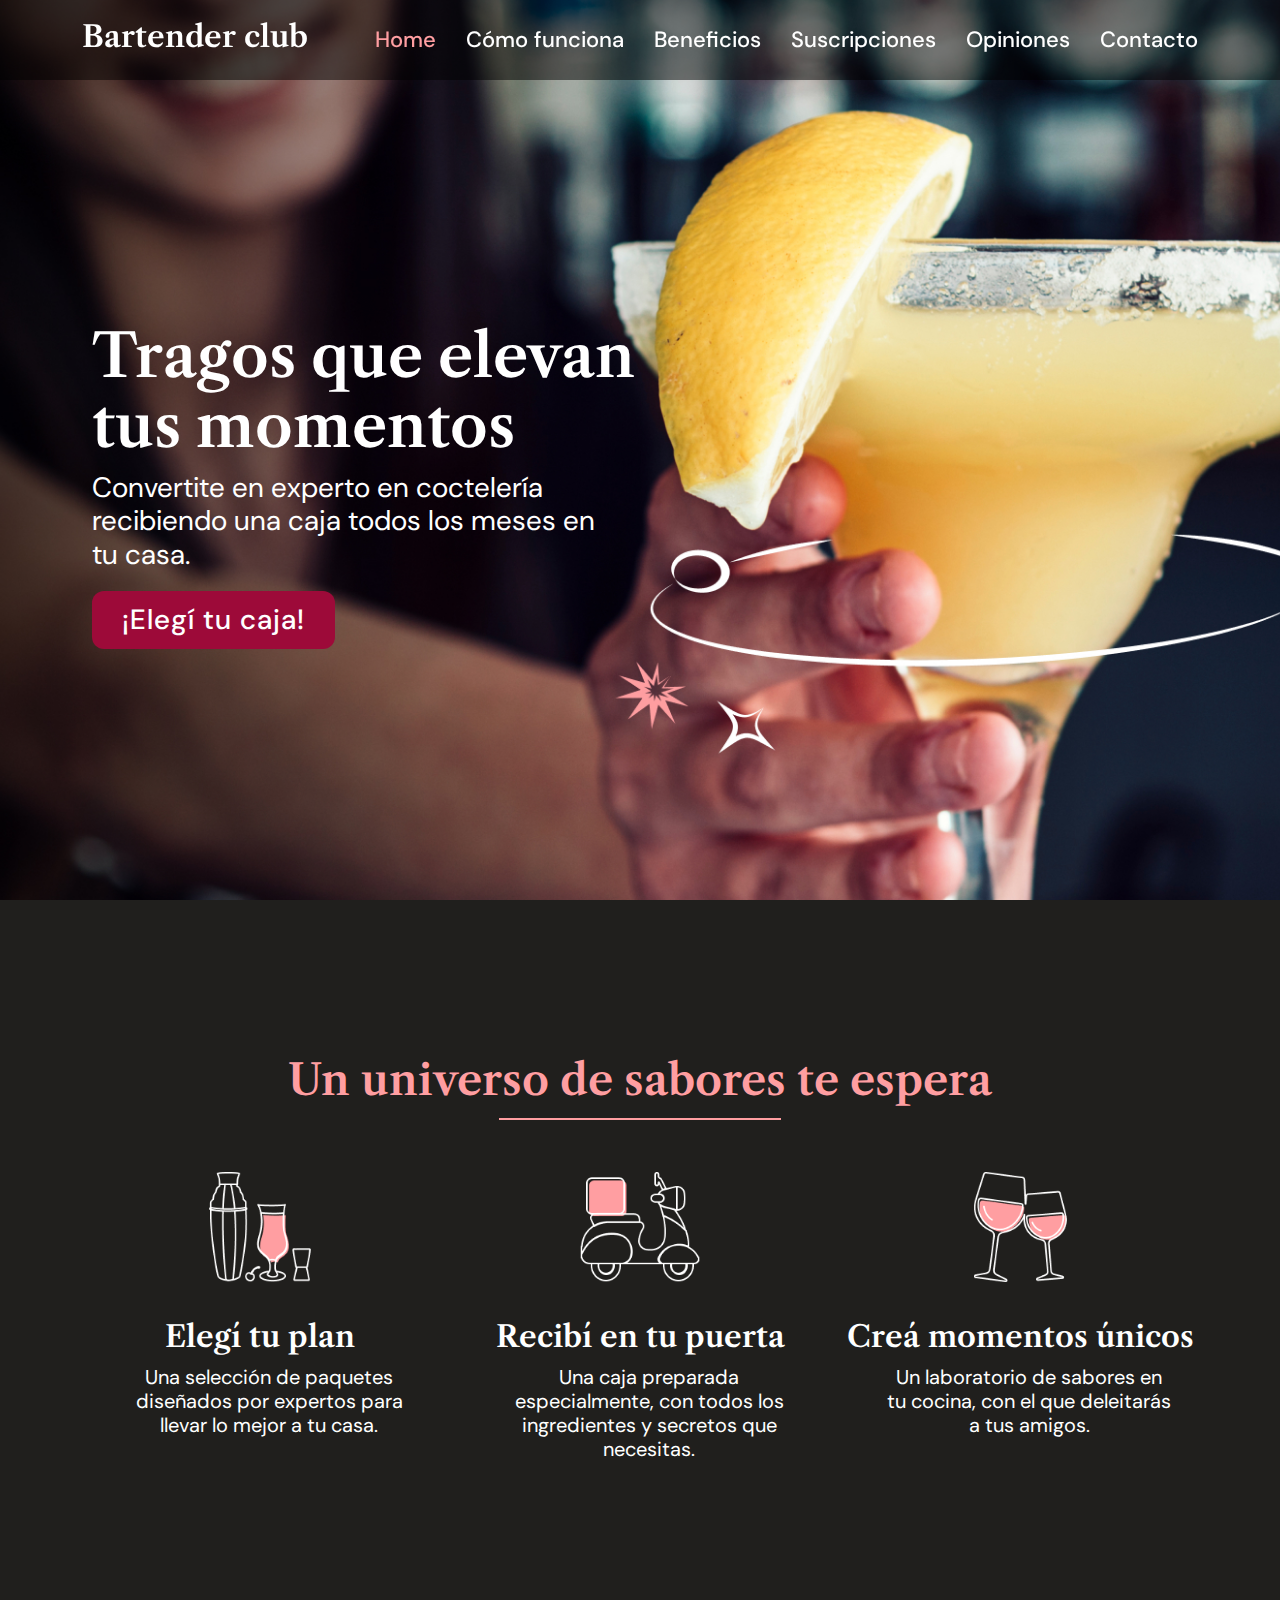
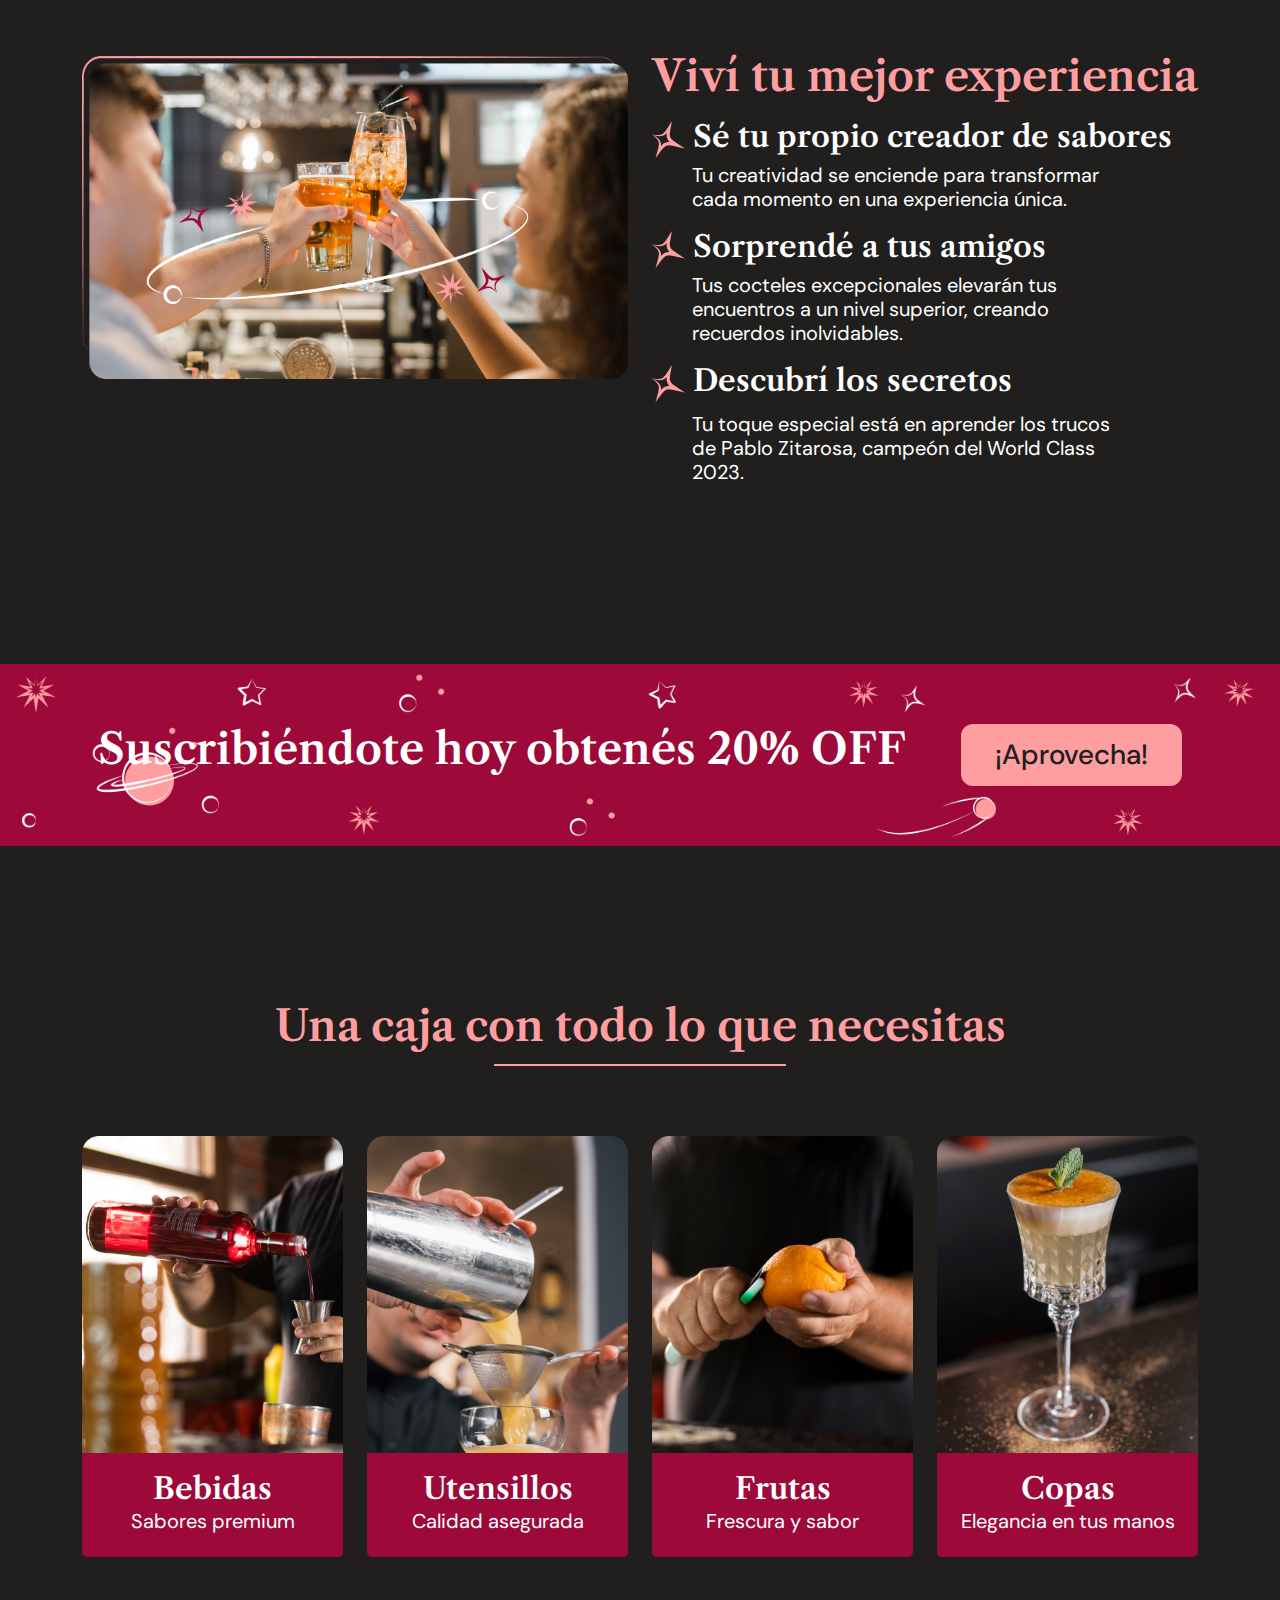
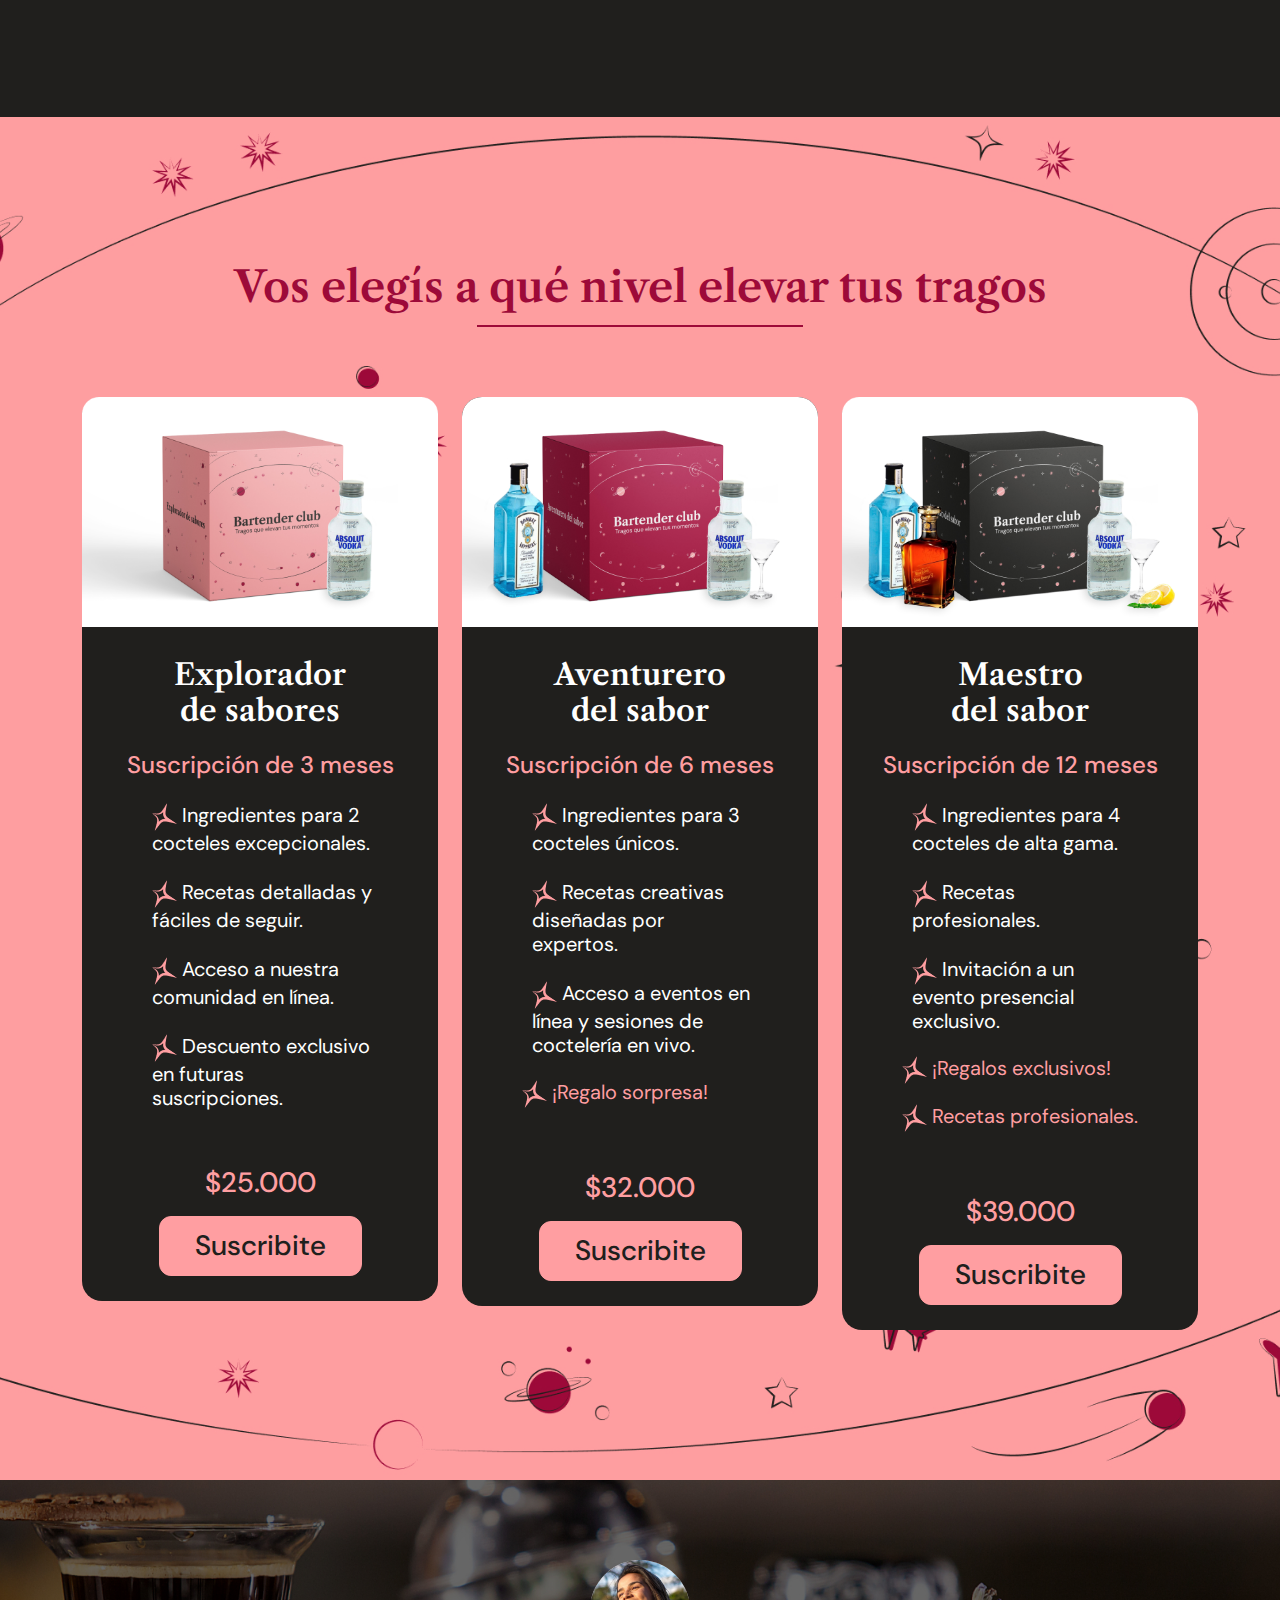
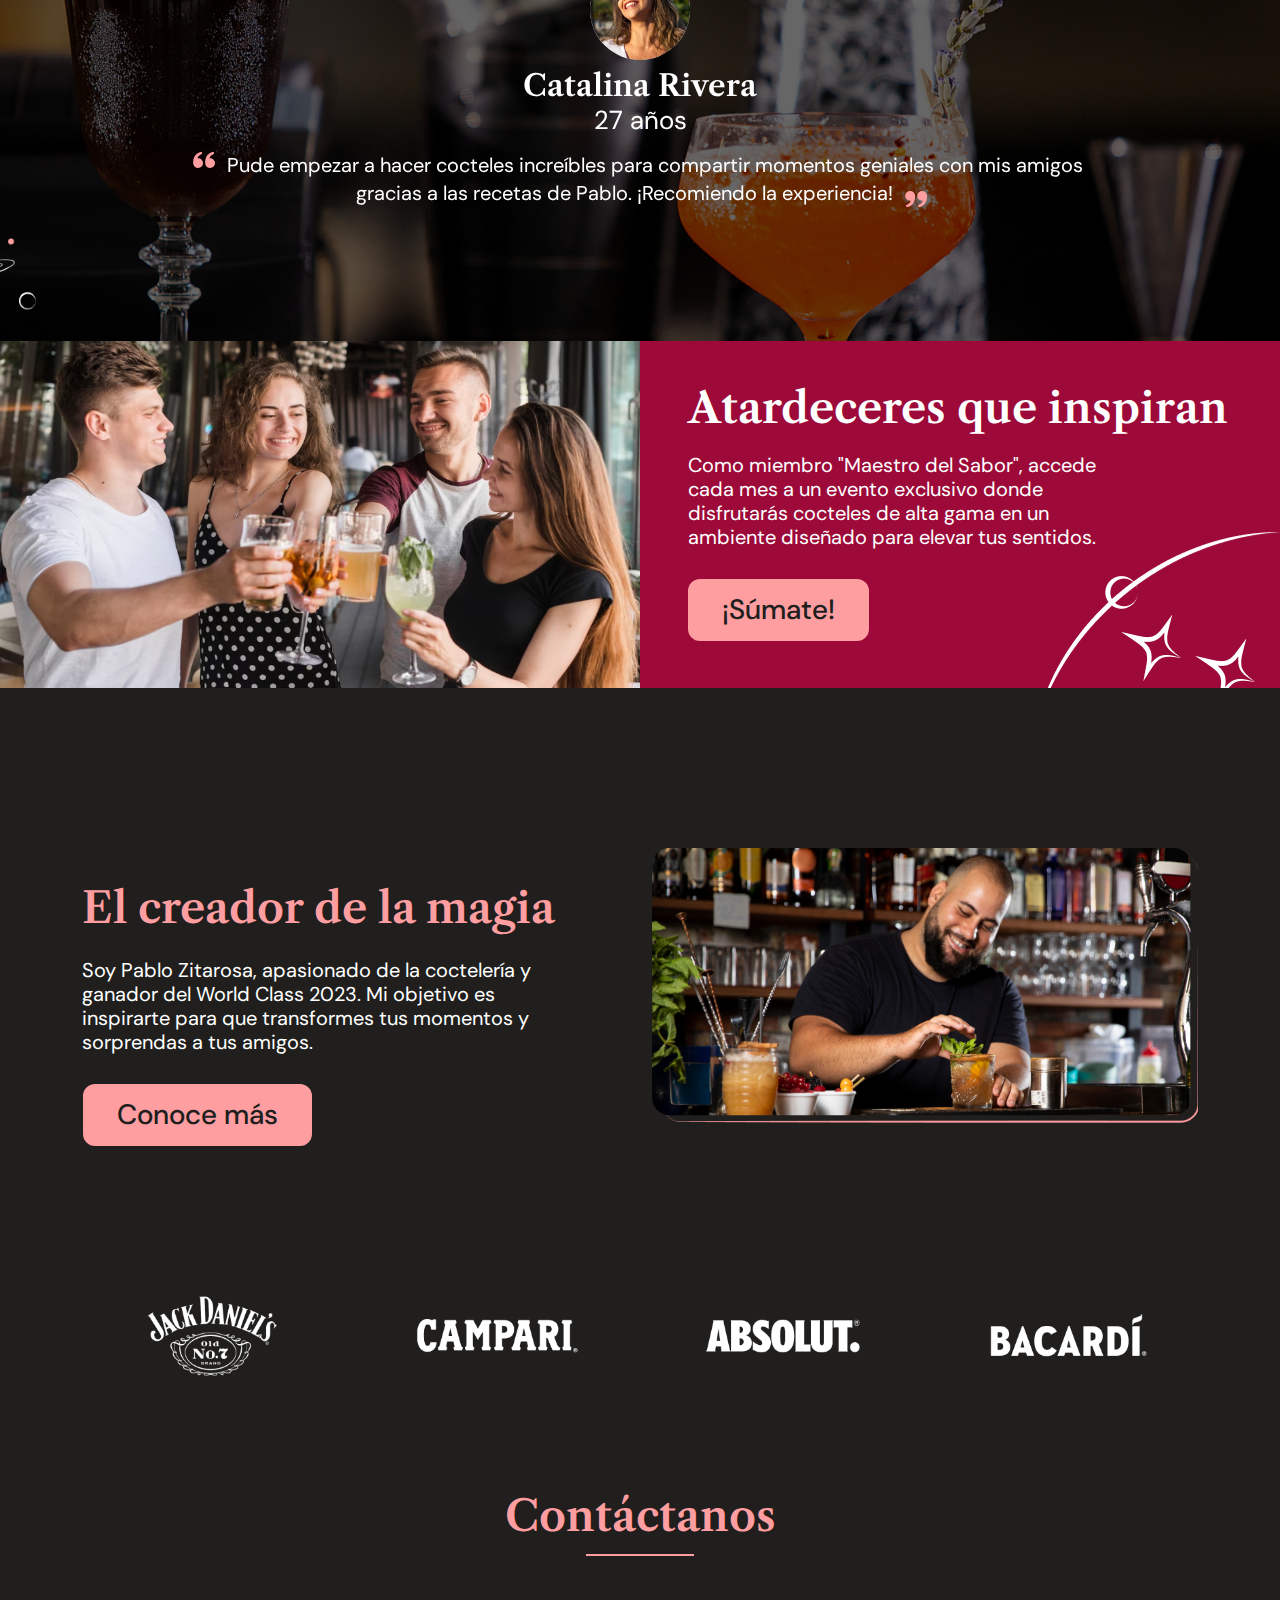
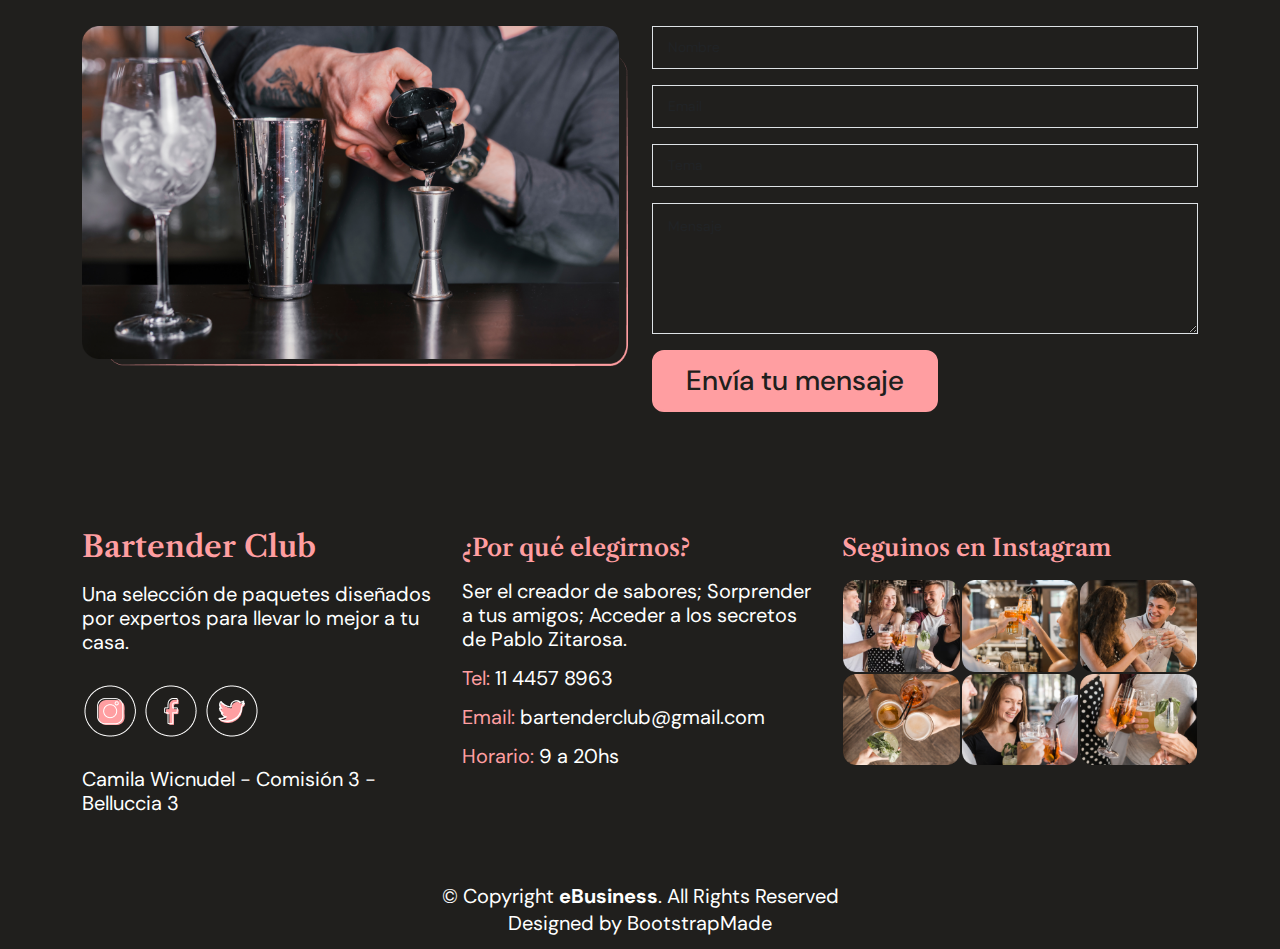
==== index.html @ 0f803e02 "Algunos cambios mobile 25/9" ====
<!DOCTYPE html>
<html lang="en">

<head>
  <meta charset="utf-8">
  <meta content="width=device-width, initial-scale=1.0" name="viewport">

  <title>eBusiness Bootstrap Template - Index</title>
  <meta content="" name="description">
  <meta content="" name="keywords">

  <!-- Favicons -->
  <link href="assets/img/favicon.png" rel="icon">
  <link href="assets/img/apple-touch-icon.png" rel="apple-touch-icon">

  <!-- Google Fonts -->
  <link rel="preconnect" href="https://fonts.googleapis.com">
  <link rel="preconnect" href="https://fonts.gstatic.com" crossorigin>
  <link href="https://fonts.googleapis.com/css2?family=DM+Sans:opsz,wght@9..40,400;9..40,500&family=Libre+Caslon+Text:ital,wght@0,400;0,700;1,400&display=swap" rel="stylesheet">


  <!-- Vendor CSS Files -->
  <link href="assets/vendor/animate.css/animate.min.css" rel="stylesheet">
  <link href="assets/vendor/bootstrap/css/bootstrap.min.css" rel="stylesheet">
  <link href="assets/vendor/bootstrap-icons/bootstrap-icons.css" rel="stylesheet">
  <link href="assets/vendor/boxicons/css/boxicons.min.css" rel="stylesheet">
  <link href="assets/vendor/glightbox/css/glightbox.min.css" rel="stylesheet">
  <link href="assets/vendor/swiper/swiper-bundle.min.css" rel="stylesheet">

  <!-- Template Main CSS File -->
  <link href="assets/css/style.css" rel="stylesheet">

  <!-- =======================================================
  * Template Name: eBusiness
  * Updated: Jul 27 2023 with Bootstrap v5.3.1
  * Template URL: https://bootstrapmade.com/ebusiness-bootstrap-corporate-template/
  * Author: BootstrapMade.com
  * License: https://bootstrapmade.com/license/
  ======================================================== -->
</head>

<body>

  <!-- ======= Header ======= -->
  <header id="header" class="fixed-top d-flex align-items-center">
    <div class="container d-flex justify-content-between">

      <div class="logo">
        <h1><a href="index.html"><span>Bartender club</a></h1>
        <!-- Uncomment below if you prefer to use an image logo -->
        <!-- <a href="index.html"><img src="assets/img/logo.png" alt="" class="img-fluid"></a>-->
      </div>

      <nav id="navbar" class="navbar">
        <ul>
          <li><a class="nav-link scrollto active" href="#hero">Home</a></li>
          <li><a class="nav-link scrollto" href="#services">Cómo funciona</a></li>
          <li><a class="nav-link scrollto" href="#about">Beneficios</a></li>
          <!-- <li><a class="nav-link scrollto" href="#testimonials">Comunidad</a></li>-->
          <li><a class="nav-link scrollto" href="#pricing">Suscripciones</a></li>
         <!-- <li><a class="nav-link scrollto" href="#portfolio">Opiniones</a></li> -->
          <li><a class="nav-link scrollto" href="#testimonials">Opiniones</a></li>
          <li><a class="nav-link scrollto" href="#contact">Contacto</a></li>
          <!-- <li><a href="blog.html">Blog</a></li>
          <li class="dropdown"><a href="#"><span>Drop Down</span> <i class="bi bi-chevron-down"></i></a>
            <ul>
              <li><a href="#">Drop Down 1</a></li>
              <li class="dropdown"><a href="#"><span>Deep Drop Down</span> <i class="bi bi-chevron-right"></i></a>
                <ul>
                  <li><a href="#">Deep Drop Down 1</a></li>
                  <li><a href="#">Deep Drop Down 2</a></li>
                  <li><a href="#">Deep Drop Down 3</a></li>
                  <li><a href="#">Deep Drop Down 4</a></li>
                  <li><a href="#">Deep Drop Down 5</a></li>
                </ul>
              </li>
              <li><a href="#">Drop Down 2</a></li>
              <li><a href="#">Drop Down 3</a></li>
              <li><a href="#">Drop Down 4</a></li>
            </ul>
          </li>
          <li><a class="nav-link scrollto" href="#contact">Contacto</a></li>
        </ul>
        <i class="bi bi-list mobile-nav-toggle"></i> -->
      </nav><!-- .navbar -->


    </div>
  </header><!-- End Header -->

   <!-- ======= hero Section ======= -->
   <section id="hero">
    <div class="hero-container">
      <div id="heroCarousel" class="carousel slide carousel-fade" data-bs-ride="carousel" data-bs-interval="5000">

       
        <div class="carousel-inner" role="listbox">

          <div class="carousel-item active" style="background-image: url(assets/img/hero-carousel/backhero.jpg)">
            <div class="carousel-container">
              <div class="container">
                <h2 class="animate__animated animate__fadeInUp">Tragos que elevan tus momentos</h2>
                <p class="animate__animated animate__fadeInDown">Convertite en experto en coctelería recibiendo una caja todos los meses en tu casa. </p>


                <a href="#about" class="btn-get-started scrollto animate__animated animate__fadeInUp">¡Elegí tu caja!</a>

              </div>
            </div>
          </div>



     

      </div>
    </div>
  </section><!-- End Hero Section -->


  <main id="main">

    

    <!-- ======= Services Section ======= -->
    <div id="services" class="services-area area-padding">
      <div class="container">
        <div class="row">
          <div class="col-md-12 col-sm-12 col-xs-12">
            <div class="section-headline services-head text-center">
              <h2>Un universo de sabores te espera</h2>
            </div>
          </div>
        </div>
        <div class="row text-center">
          <!-- Start Left services -->
          <div class="col-md-4 col-sm-4 col-xs-12">
            <div class="about-move">
              <div class="services-details">
                <div class="single-services">
                  <a href="#">
                    <img src="assets/img/comofunciona/icono1.png" alt="">
                  </a>
                  <h4>Elegí tu plan</h4>
                  <p>
                    Una selección de paquetes diseñados por expertos para llevar lo mejor a tu casa.
                  </p>
                </div>
              </div>
              <!-- end about-details -->
            </div>
          </div>
          <div class="col-md-4 col-sm-4 col-xs-12">
            <div class="about-move">
              <div class="services-details">
                <div class="single-services">
                  <a href="#">
                    <img src="assets/img/comofunciona/icono2.png" alt="">
                  </a>
                  <h4>Recibí en tu puerta</h4>
                  <p>
                    Una caja preparada especialmente, con todos los ingredientes y secretos que necesitas.
                  </p>
                </div>
              </div>
              <!-- end about-details -->
            </div>
          </div>
          <div class="col-md-4 col-sm-4 col-xs-12">
            <!-- end col-md-4 -->
            <div class=" about-move">
              <div class="services-details">
                <div class="single-services">
                  <a href="#">
                    <img src="assets/img/comofunciona/icono3.png" alt="">
                  </a>
                  <h4>Creá momentos únicos</h4>
                  <p>
                    Un laboratorio de sabores en tu cocina, con el que deleitarás a tus amigos.
                  </p>
                </div>
              </div>
              <!-- end about-details -->
            </div>
          </div>
          <div class="col-md-4 col-sm-4 col-xs-12">
            <!-- end col-md-4 -->
           
            </div>
          </div>
        </div>
      </div>
    </div><!-- End Services Section -->
    
    <!-- ======= About Section ======= -->
    <div id="about" class="about-area area-padding">
      <div class="container">
        <div class="row">
          <div class="col-md-12 col-sm-12 col-xs-12">
          </div>
        </div>
        <div class="row">
          <!-- single-well start-->
          <div class="col-md-6 col-sm-6 col-xs-12">
            <div class="well-left">
              <div class="single-well">
                <a href="#">
                  <img src="assets/img/about/brindis.png" alt="">
                </a>
              </div>
            </div>
          </div>
          <!-- single-well end-->
          <div class="col-md-6 col-sm-6 col-xs-12">
            <div class="well-middle">
              <div class="single-well">
                
                <h2>Viví tu mejor experiencia</h2>
                <ul>
                  <li>
                    <img src="assets/img/bullet.png" alt="">  Sé tu propio creador de sabores
                  </li>
                   <p>
                    Tu creatividad se enciende para transformar cada momento en una experiencia única.
                  </p> 
                
                  <li>
                    <img src="assets/img/bullet.png" alt=""> Sorprendé a tus amigos
                  </li>

                  <p>
                    Tus cocteles excepcionales elevarán tus encuentros a un nivel superior, creando recuerdos inolvidables.
                  </p> 

                  <li>
                    <img src="assets/img/bullet.png" alt=""> Descubrí los secretos
                  </li>
                  <li>  <p>
                    Tu toque especial está en aprender los trucos de Pablo Zitarosa, campeón del World Class 2023.
                  </p> </li>
                 
              
                </ul>
              </div>
            </div>
          </div>
          <!-- End col-->
        </div>
      </div>
    </div><!-- End About Section -->


  <!--   ======= Suscribe Section ======= -->
  <div class="suscribe-area">
    <div class="container">
      <div class="row">
        <div class="col-lg-12 col-md-12 col-sm-12 col-xs=12">
          <div class="suscribe-text text-center">
            <h2>Suscribiéndote hoy obtenés 20% OFF</h2>
            <a class="sus-btn" href="#">¡Aprovecha!</a>
          </div>
        </div>
      </div>
    </div>
  </div><!-- End Suscribe Section -->

 
   <!-- ======= Team Section ======= -->
 <div id="team" class="our-team-area area-padding">
  <div class="container">
    <div class="row">
      <div class="col-md-12 col-sm-12 col-xs-12">
        <div class="section-headline text-center">
          <h2>Una caja con todo lo que necesitas</h2>
        </div>
      </div>
    </div>
    <div class="row">
      <div class="col-md-3 col-sm-3 col-xs-12">
        <div class="single-team-member">
          <div class="team-img">
            <a href="#">
              <img src="assets/img/team/caja1.png" alt="">
            </a>
            <div class="team-social-icon text-center">
              <ul>
                <li>
                  <a href="#">
                    <i class="bi bi-facebook"></i>
                  </a>
                </li>
                <li>
                  <a href="#">
                    <i class="bi bi-twitter"></i>
                  </a>
                </li>
                <li>
                  <a href="#">
                    <i class="bi bi-instagram"></i>
                  </a>
                </li>
              </ul>
            </div>
          </div>
          <div class="team-content text-center">
            <h3>Bebidas</h3>
            <p>Sabores premium</p>
          </div>
        </div>
      </div>
     <!--   End column -->
       <div class="col-md-3 col-sm-3 col-xs-12">
        <div class="single-team-member">
          <div class="team-img">
            <a href="#">
              <img src="assets/img/team/caja2.png" alt="">
            </a>
            <div class="team-social-icon text-center">
              <ul>
                <li>
                  <a href="#">
                    <i class="bi bi-facebook"></i>
                  </a>
                </li>
                <li>
                  <a href="#">
                    <i class="bi bi-twitter"></i>
                  </a>
                </li>
                <li>
                  <a href="#">
                    <i class="bi bi-instagram"></i>
                  </a>
                </li>
              </ul>
            </div>
          </div>
          <div class="team-content text-center">
            <h3>Utensillos</h3>
            <p> Calidad asegurada</p>
          </div>
        </div>
      </div> 
     <!--   End column -->
      <div class="col-md-3 col-sm-3 col-xs-12">
        <div class="single-team-member">
          <div class="team-img">
            <a href="#">
              <img src="assets/img/team/caja3.png" alt="">
            </a>
            <div class="team-social-icon text-center">
              <ul>
                <li>
                  <a href="#">
                    <i class="bi bi-facebook"></i>
                  </a>
                </li>
                <li>
                  <a href="#">
                    <i class="bi bi-twitter"></i>
                  </a>
                </li>
                <li>
                  <a href="#">
                    <i class="bi bi-instagram"></i>
                  </a>
                </li>
              </ul>
            </div>
          </div>
          <div class="team-content text-center">
            <h3>Frutas</h3>
            <p>Frescura y sabor</p>
          </div>
        </div>
      </div>
   <!--   End column -->
      <div class="col-md-3 col-sm-3 col-xs-12">
        <div class="single-team-member">
          <div class="team-img">
            <a href="#">
              <img src="assets/img/team/caja4.png" alt="">
            </a>
            <div class="team-social-icon text-center">
              <ul>
                <li>
                  <a href="#">
                    <i class="bi bi-facebook"></i>
                  </a>
                </li>
                <li>
                  <a href="#">
                    <i class="bi bi-twitter"></i>
                  </a>
                </li>
                <li>
                  <a href="#">
                    <i class="bi bi-instagram"></i>
                  </a>
                </li>
              </ul>
            </div>
          </div>
          <div class="team-content text-center">
            <h3>Copas</h3>
            <p>Elegancia en tus manos</p>
          </div>
        </div>
      </div>
   <!--   End column -->
    </div>
  </div>
</div>
<!-- End Team Section -->



       <!-- ======= Pricing Section ======= -->
    <div id="pricing" class="pricing-area area-padding">
      <div class="container">
        <div class="row">
          <div class="col-md-12 col-sm-12 col-xs-12">
            <div class="section-headline text-center">
              <h2>Vos elegís a qué nivel elevar tus tragos</h2>
            </div>
          </div>
        </div>
        <div class="row">
          <div class="col-md-4 col-sm-4 col-xs-12">
            <div class="pri_table_list">
              <img src="assets/img/box1.png" class="testimonial-img" alt="">
              <h3>Explorador <br /> de sabores </h3>
              <h5>Suscripción de 3 meses</h5>
              <ol>
                <li>
                  <img src="assets/img/minibullet.png" alt=""> Ingredientes para 2 cocteles excepcionales.
                </li>
                <li> <img src="assets/img/minibullet.png" alt="">  Recetas detalladas y fáciles de seguir.
                  </li>
                  <li>
                    <img src="assets/img/minibullet.png" alt="">  Acceso a nuestra comunidad en línea.
                  </li>
                  <li> <img src="assets/img/minibullet.png" alt=""> Descuento exclusivo en futuras suscripciones.
                    </li>
              
                   <!--
               <li class="check"><i class="bi bi-check"></i><span>Multiple slider</span></li>
                <li class="cross"><i class="bi bi-x"></i><span>Free domin</span></li>
                <li class="cross"><i class="bi bi-x"></i><span>Support unlimited</span></li>
                <li class="check"><i class="bi bi-check"></i><span>Payment online</span></li>
                <li class="check"><i class="bi bi-x"></i><span>Cash back</span></li>
              -->
            </ol>
            <h4> <br /> $25.000 </h4>
              <button>Suscribite</button>
            </div>
          </div>
          <div class="col-md-4 col-sm-4 col-xs-12">
            <div class="pri_table_list active">
              <img src="assets/img/box2.png" class="testimonial-img" alt="">
              <h3>Aventurero <br /> del sabor </h3>
              <h5>Suscripción de 6 meses</h5>
              <ol>
                <li>  <img src="assets/img/minibullet.png" alt="">  Ingredientes para 3 cocteles únicos.
                </li>
                <li> <img src="assets/img/minibullet.png" alt="">  Recetas creativas diseñadas por expertos.
                  </li>
                  <li>
                    <img src="assets/img/minibullet.png" alt="">  Acceso a eventos en línea y sesiones de coctelería en vivo.
                  </li>
                  <h6><img src="assets/img/minibullet.png" alt="">  ¡Regalo sorpresa!</h6> 
                    
                <!--<li class="check"><i class="bi bi-check"></i><span>Support unlimited</span></li>
                <li class="check"><i class="bi bi-check"></i><span>Payment online</span></li>
                <li class="cross"><i class="bi bi-x"></i><span>Cash back</span></li> -->
              </ol>
              <h4> <br /> $32.000 </h4>
              <button>Suscribite</button>
            </div>
          </div>
          <div class="col-md-4 col-sm-4 col-xs-12">
            <div class="pri_table_list">
              <img src="assets/img/box3.png" class="testimonial-img" alt="">
              <h3>Maestro <br /> del sabor</h3>
              <h5>Suscripción de 12 meses</h5>
              <ol>
            
                <li>  <img src="assets/img/minibullet.png" alt="">  Ingredientes para 4 cocteles de alta gama.
                </li>
                <li> <img src="assets/img/minibullet.png" alt="">  Recetas profesionales.
                  </li>
                  <li>
                    <img src="assets/img/minibullet.png" alt="">  Invitación a un evento presencial exclusivo.
                  </li>
                  <h6> <img src="assets/img/minibullet.png" alt=""> ¡Regalos exclusivos!
                  </h6>
                  <h6> <img src="assets/img/minibullet.png" alt=""> Recetas profesionales.
                  </h6>
                
                <!--
                <li class="check"><i class="bi bi-check"></i><span>Payment online</span></li>
                <li class="check"><i class="bi bi-check"></i><span>Cash back</span></li> -->
              </ol>
              <h4> <br /> $39.000 </h4>
              <button>Suscribite</button>
            </div>
          </div>
        </div>
      </div>
    </div><!-- End Pricing Section -->


    <!-- ======= Testimonials Section ======= -->
    <div id="testimonials" class="testimonials">
      <div class="container">
  
  
        <div class="testimonials-slider swiper">
          <div class="swiper-wrapper">
  
  
            <div class="swiper-slide">
              <div class="testimonial-item">
                <img src="assets/img/testimonials/testimonial1.png" class="testimonial-img" alt="">
                <h3>Catalina Rivera</h3>
                <h4>27 años</h4>
                <p>
                  <i class="bx bxs-quote-alt-left quote-icon-left"></i>
                  Pude empezar a hacer cocteles increíbles para compartir momentos geniales con  mis amigos gracias a las recetas de Pablo. ¡Recomiendo la experiencia! <i class="bx bxs-quote-alt-right quote-icon-right"></i>
                </p>
              </div>
            </div><!-- End testimonial item -->
  
  
            <div class="swiper-slide">
              <div class="testimonial-item">
                <img src="assets/img/testimonials/test2.png" class="testimonial-img" alt="">
                <h3>Marcos Silvestre</h3>
                <h4>23 años</h4>
                <p>
                  <i class="bx bxs-quote-alt-left quote-icon-left"></i>
                  ¡Increíble experiencia! Los cocteles de Bartender Club transformaron nuestro encuentro en una fiesta inolvidable. ¡Altamente recomendado! <i class="bx bxs-quote-alt-right quote-icon-right"></i>
                </p>
              </div>
            </div><!-- End testimonial item -->
  
  
            <div class="swiper-slide">
              <div class="testimonial-item">
                <img src="assets/img/testimonials/test3.png" class="testimonial-img" alt="">
                <h3>Laura Cortez</h3>
                <h4>25 años</h4>
                <p>
                  <i class="bx bxs-quote-alt-left quote-icon-left"></i>
                  Una experiencia espectacular. Cada caja es una sorpresa de sabores y creatividad. Gracias a Bartender Club, ahora soy el rey de los cocteles en mis reuniones. ¡No puedo esperar para la próxima entrega! <i class="bx bxs-quote-alt-right quote-icon-right"></i>
            
               
                </p>
              </div>
            </div><!-- End testimonial item -->
  
  
            <div class="swiper-slide">
              <div class="testimonial-item">
                <img src="assets/img/testimonials/test4.png" class="testimonial-img" alt="">
                <h3>Lucas Brandoni</h3>
                <h4>29 años</h4>
                <p>
                  <i class="bx bxs-quote-alt-left quote-icon-left"></i>
                  Bartender Club me transformó de novato a maestro de coctelería en poco tiempo. Cada caja es una nueva aventura llena de sorpresas deliciosas. Mis amigos están impresionados. Gracias!! <i class="bx bxs-quote-alt-right quote-icon-right"></i>
                </p>
              </div>
            </div><!-- End testimonial item -->
  
  
            <div class="swiper-slide">
              <div class="testimonial-item">
                <img src="assets/img/testimonials/test5.png" class="testimonial-img" alt="">
                <h3>Nicolas Martin</h3>
                <h4>24 años</h4>
                <p>
                  <i class="bx bxs-quote-alt-left quote-icon-left"></i>
                  Me convertí en el anfitrión de las reuniones con amigos. La calidad de los ingredientes es excepcional y las recetas, simplemente únicas.  <i class="bx bxs-quote-alt-right quote-icon-right"></i>
                </p>
              </div>
            </div><!-- End testimonial item -->
  
  
          </div>
          <div class="swiper-pagination"></div>
        </div>
  
  
      </div>
    </div><!-- End Testimonials Section -->
    
   <!-- ======= Rviews Section ======= -->
   <div class="reviews-area">
    <div class="row g-0">
      <div class="col-lg-6">
        <img src="assets/img/background/brindis2.png" alt="" class="img-fluid">
      </div>
      <div class="col-lg-6 work-right-text d-flex align-items-center">
        <div class="px-5 py-5 py-lg-0">
          <h2>Atardeceres que inspiran</h2>
          <p>Como miembro "Maestro del Sabor", accede cada mes a un evento exclusivo donde disfrutarás cocteles de alta gama en un ambiente diseñado para elevar tus sentidos.</p>
           <a class="sus-btn" href="#">¡Súmate!</a>
        </div>
      </div>
    </div>
  </div><!-- End Rviews Section -->
  
  
   <!-- ======= About Section 2 ======= -->
   <div id="about" class="about-area2 area-padding">
    <div class="container">
      <div class="row">
        <div class="col-md-12 col-sm-12 col-xs-12">
        </div>
      </div>
      <div class="row">
        <!-- single-well start-->
        <div class="col-md-6 col-sm-6 col-xs-12">
          <div class="well-middle">
            <div class="single-well2">
              <h2>El creador de la magia</h2>
              <p>
                Soy Pablo Zitarosa, apasionado de la coctelería y ganador del World Class 2023. Mi objetivo es inspirarte para que transformes tus momentos y sorprendas a tus amigos. </p>
            </div> <a class="about-btn" href="#">Conoce más</a>
          </div>
        </div>
      
        <!-- single-well end-->
        
        <div class="col-md-6 col-sm-6 col-xs-12">
          <div class="well-left">
            <div class="single-well">
              <a href="#">
                <img src="assets/img/about/nuevopablo.png" alt="">
              </a>
            </div>
          </div>
        </div>

        <!-- End col-->
      </div>
    </div>
  </div><!-- End About Section 2 -->
  
  
   <!-- ======= Marcas ======= -->
   <div id="marcas" class="marcas-area">
    <div class="container">
      <div class="row">
        <div class="col-md-12 col-sm-12 col-xs-12">
        </div>
      </div>
      <div class="row">
        <div class="col-md-3 col-sm-3 col-xs-12">
          <div class="single-team-member">
            <div class="team-img">
              <a href="#">
                <img src="assets/img/marcas/marca1.png" alt="">
              </a>
              <div class="team-social-icon text-center">
                <ul>
                  
                </ul>
              </div>
            </div>
           
          </div>
        </div>
       <!--   End column -->
         <div class="col-md-3 col-sm-3 col-xs-12">
          <div class="single-team-member">
            <div class="team-img">
              <a href="#">
                <img src="assets/img/marcas/marca2.png" alt="">
              </a>
              <div class="team-social-icon text-center">
                <ul>
                
                </ul>
              </div>
            </div>
            
          </div>
        </div> 
       <!--   End column -->
        <div class="col-md-3 col-sm-3 col-xs-12">
          <div class="single-team-member">
            <div class="team-img">
              <a href="#">
                <img src="assets/img/marcas/marca3.png" alt="">
              </a>
              <div class="team-social-icon text-center">
                <ul>
                 
                </ul>
              </div>
            </div>
            
          </div>
        </div>
     <!--   End column -->
        <div class="col-md-3 col-sm-3 col-xs-12">
          <div class="single-team-member">
            <div class="team-img">
              <a href="#">
                <img src="assets/img/marcas/marca4.png" alt="">
              </a>
              <div class="team-social-icon text-center">
                <ul>
                 
                </ul>
              </div>
            </div>
            
          </div>
        </div>
     <!--   End column -->
      </div>
    </div>
  </div>
  <!-- End Team Section -->
  
    

    <!-- ======= Portfolio Section ======= 
    <div id="portfolio" class="portfolio-area area-padding fix">
      <div class="container">
        <div class="row">
          <div class="col-lg-12 col-md-12 col-sm-12 col-xs-12">
            <div class="section-headline text-center">
              <h2>MARIDAJES QUE ENAMORAN</h2>
            </div>
          </div>
        </div>
        <div class="row wesome-project-1 fix">
          <!-- Start Portfolio -page -->
         <!-- <div class="col-lg-12 col-md-12 col-sm-12 col-xs-12">
            <ul id="portfolio-flters">
              <li data-filter="*" class="filter-active">All</li>
              <li data-filter=".filter-app">App</li>
              <li data-filter=".filter-card">Card</li>
              <li data-filter=".filter-web">Web</li>
            </ul>
             
          </div>
        </div>

        <div class="row awesome-project-content portfolio-container">

          <!-- portfolio-item start 
          <div class="col-md-4 col-sm-4 col-xs-12 portfolio-item filter-app portfolio-item">
            <div class="single-awesome-project">
              <div class="awesome-img">
                <a href="#"><img src="assets/img/portfolio/Rectangle 161.png" alt="" /></a>
                <div class="add-actions text-center">
                  <div class="project-dec">
                    <a class="portfolio-lightbox" data-gallery="myGallery" href="assets/img/portfolio/Rectangle 161.png">
                      <h4>Nombre trago</h4>
                      <span>Nombre comida</span>
                    </a>
                  </div>
                </div>
              </div>
            </div>
          </div>
          <!-- portfolio-item end -->

          <!-- portfolio-item start 
          <div class="col-md-4 col-sm-4 col-xs-12 portfolio-item filter-web">
            <div class="single-awesome-project">
              <div class="awesome-img">
                <a href="#"><img src="assets/img/portfolio/Rectangle 160.png" alt="" /></a>
                <div class="add-actions text-center">
                  <div class="project-dec">
                    <a class="portfolio-lightbox" data-gallery="myGallery" href="assets/img/portfolio/Rectangle 160.png">
                      <h4>Nombre trago</h4>
                      <span>Nombre comida</span>
                    </a>
                  </div>
                </div>
              </div>
            </div>
          </div>
          <!-- portfolio-item end 

          <!-- portfolio-item start 
          <div class="col-md-4 col-sm-4 col-xs-12 portfolio-item filter-card">
            <div class="single-awesome-project">
              <div class="awesome-img">
                <a href="#"><img src="assets/img/portfolio/Rectangle 152.png" alt="" /></a>
                <div class="add-actions text-center">
                  <div class="project-dec">
                    <a class="portfolio-lightbox" data-gallery="myGallery" href="assets/img/portfolio/Rectangle 152.png">
                      <h4>Nombre trago</h4>
                      <span>Nombre comida</span>
                    </a>
                  </div>
                </div>
              </div>
            </div>
          </div>
          <!-- portfolio-item end 

          <!-- portfolio-item start 
          <div class="col-md-4 col-sm-4 col-xs-12 portfolio-item filter-web">
            <div class="single-awesome-project">
              <div class="awesome-img">
                <a href="#"><img src="assets/img/portfolio/Rectangle 156.png" alt="" /></a>
                <div class="add-actions text-center">
                  <div class="project-dec">
                    <a class="portfolio-lightbox" data-gallery="myGallery" href="assets/img/portfolio/Rectangle 156.png">
                      <h4>Nombre trago</h4>
                      <span>Nombre comida</span>
                    </a>
                  </div>
                </div>
              </div>
            </div>
          </div>
          <!-- portfolio-item end 

          <!-- portfolio-item start 
          <div class="col-md-4 col-sm-4 col-xs-12 portfolio-item filter-app">
            <div class="single-awesome-project">
              <div class="awesome-img">
                <a href="#"><img src="assets/img/portfolio/Rectangle 157.png" alt="" /></a>
                <div class="add-actions text-center text-center">
                  <div class="project-dec">
                    <a class="portfolio-lightbox" data-gallery="myGallery" href="assets/img/portfolio/Rectangle 157.png">
                      <h4>Nombre trago</h4>
                      <span>Nombre comida</span>
                    </a>
                  </div>
                </div>
              </div>
            </div>
          </div>
          <!-- portfolio-item end -->

          <!-- portfolio-item start 
          <div class="col-md-4 col-sm-4 col-xs-12 portfolio-item filter-web">
            <div class="single-awesome-project">
              <div class="awesome-img">
                <a href="#"><img src="assets/img/portfolio/Rectangle 149.png" alt="" /></a>
                <div class="add-actions text-center">
                  <div class="project-dec">
                    <a class="portfolio-lightbox" data-gallery="myGallery" href="assets/img/portfolio/Rectangle 149.png">
                      <h4>Nombre trago</h4>
                      <span>Nombre comida</span>
                    </a>
                  </div>
                </div>
              </div>
            </div>
          </div>
          <!-- portfolio-item end -->

        </div>
      </div>
    </div><!-- End Portfolio Section -->

  
  


    <!-- ======= Blog Section ======= 
    <div id="blog" class="blog-area">
      <div class="blog-inner area-padding">
        <div class="blog-overly"></div>
        <div class="container ">
          <div class="row">
            <div class="col-md-12 col-sm-12 col-xs-12">
              <div class="section-headline text-center">
                <h2>Latest News</h2>
              </div>
            </div>
          </div>
          <div class="row">
            <!-- Start Left Blog 
            <div class="col-md-4 col-sm-4 col-xs-12">
              <div class="single-blog">
                <div class="single-blog-img">
                  <a href="blog.html">
                    <img src="assets/img/blog/1.jpg" alt="">
                  </a>
                </div>
                <div class="blog-meta">
                  <span class="comments-type">
                    <i class="fa fa-comment-o"></i>
                    <a href="#">13 comments</a>
                  </span>
                  <span class="date-type">
                    <i class="fa fa-calendar"></i>2016-03-05 / 09:10:16
                  </span>
                </div>
                <div class="blog-text">
                  <h4>
                    <a href="blog.html">Assumenda repud eum veniam</a>
                  </h4>
                  <p>
                    Lorem ipsum dolor sit amet conse adipis elit Assumenda repud eum veniam optio modi sit explicabo nisi magnam quibusdam.sit amet conse adipis elit Assumenda repud eum veniam optio modi sit explicabo nisi magnam quibusdam.
                  </p>
                </div>
                <span>
                  <a href="blog.html" class="ready-btn">Read more</a>
                </span>
              </div>
              <!-- Start single blog -->
            </div>
            <!-- End Left Blog-->
            <!-- Start Left Blog 
            <div class="col-md-4 col-sm-4 col-xs-12">
              <div class="single-blog">
                <div class="single-blog-img">
                  <a href="blog.html">
                    <img src="assets/img/blog/2.jpg" alt="">
                  </a>
                </div>
                <div class="blog-meta">
                  <span class="comments-type">
                    <i class="fa fa-comment-o"></i>
                    <a href="#">130 comments</a>
                  </span>
                  <span class="date-type">
                    <i class="fa fa-calendar"></i>2016-03-05 / 09:10:16
                  </span>
                </div>
                <div class="blog-text">
                  <h4>
                    <a href="blog.html">Explicabo magnam quibusdam.</a>
                  </h4>
                  <p>
                    Lorem ipsum dolor sit amet conse adipis elit Assumenda repud eum veniam optio modi sit explicabo nisi magnam quibusdam.sit amet conse adipis elit Assumenda repud eum veniam optio modi sit explicabo nisi magnam quibusdam.
                  </p>
                </div>
                <span>
                  <a href="blog.html" class="ready-btn">Read more</a>
                </span>
              </div>
              <!-- Start single blog 
            </div>
            <!-- End Left Blog
            <!-- Start Right Blog
            <div class="col-md-4 col-sm-4 col-xs-12">
              <div class="single-blog">
                <div class="single-blog-img">
                  <a href="blog.html">
                    <img src="assets/img/blog/3.jpg" alt="">
                  </a>
                </div>
                <div class="blog-meta">
                  <span class="comments-type">
                    <i class="fa fa-comment-o"></i>
                    <a href="#">10 comments</a>
                  </span>
                  <span class="date-type">
                    <i class="fa fa-calendar"></i>2016-03-05 / 09:10:16
                  </span>
                </div>
                <div class="blog-text">
                  <h4>
                    <a href="blog.html">Lorem ipsum dolor sit amet</a>
                  </h4>
                  <p>
                    Lorem ipsum dolor sit amet conse adipis elit Assumenda repud eum veniam optio modi sit explicabo nisi magnam quibusdam.sit amet conse adipis elit Assumenda repud eum veniam optio modi sit explicabo nisi magnam quibusdam.
                  </p>
                </div>
                <span>
                  <a href="blog.html" class="ready-btn">Read more</a>
                </span>
              </div>
            </div>
            <!-- End Right Blog-->
          </div>
        </div>
      </div>
    </div><!-- End Blog Section -->

   

    <!-- ======= Contact Section ======= -->
    <div id="contact" class="contact-area">
      <div class="contact-inner area-padding">
        <div class="contact-overly"></div>
        <div class="container ">
          <div class="row">
            <div class="col-md-12 col-sm-12 col-xs-12">
              <div class="section-headline text-center">
                <h2>Contáctanos</h2>
              </div>
            </div>
          </div>
         <!----> <div class="row">
            <!-- Start contact icon column 
            <div class="col-md-4">
              <div class="contact-icon text-center">
                <div class="single-icon">
                  <i class="bi bi-phone"></i>
                  <p>
                    Call: +1 5589 55488 55<br>
                    <span>Monday-Friday (9am-5pm)</span>
                  </p>
                </div>
              </div>
            </div>
          Start contact icon column 
            <div class="col-md-4">
              <div class="contact-icon text-center">
                <div class="single-icon">
                  <i class="bi bi-envelope"></i>
                  <p>
                    Email: info@example.com<br>
                    <span>Web: www.example.com</span>
                  </p>
                </div>
              </div>
            </div>
            Start contact icon column 
            <div class="col-md-4">
              <div class="contact-icon text-center">
                <div class="single-icon">
                  <i class="bi bi-geo-alt"></i>
                  <p>
                    Location: A108 Adam Street<br>
                    <span>NY 535022, USA</span>
                  </p>
                </div>
              </div>
            </div>
          </div>
          <div class="row"> -->

            <!-- Start Google Map -->
            <div class="col-md-6">
              <a href="#">
                <img src="assets/img/contact.png" alt="">
              </a>
            </div>
            <!-- End Google Map -->

            <!-- Start  contact -->
            <div class="col-md-6">
              <div class="form contact-form">
                <form action="forms/contact.php" method="post" role="form" class="php-email-form">
                  <div class="form-group">
                    <input type="text" name="name" class="form-control" id="name" placeholder="Nombre" required>
                  </div>
                  <div class="form-group mt-3">
                    <input type="email" class="form-control" name="email" id="email" placeholder="Email" required>
                  </div>
                  <div class="form-group mt-3">
                    <input type="text" class="form-control" name="subject" id="subject" placeholder="Tema" required>
                  </div>
                  <div class="form-group mt-3">
                    <textarea class="form-control" name="message" rows="5" placeholder="Mensaje" required></textarea>
                  </div>
                  <div class="my-3">
                    <div class="loading">Loading</div>
                    <div class="error-message"></div>
                    <div class="sent-message">Tu mensaje fue enviado. ¡Gracias!!</div>
                  </div>
                  <div class="text-center"><button type="submit">Envía tu mensaje</button></div>
                </form>
              </div>
            </div>
            <!-- End Left contact -->
          </div>
        </div>
      </div>
    </div><!-- End Contact Section -->

  </main><!-- End #main -->

  <!-- ======= Footer ======= -->
  <footer>
    <div class="footer-area">
      <div class="container">
        <div class="row">
          <div class="col-md-4">
            <div class="footer-content">
              <div class="footer-head">
                <div class="footer-logo">
                  <h2>Bartender Club</h2>
                </div>

                <p>Una selección de paquetes  diseñados por expertos para llevar lo mejor a tu casa.</p>
                <div class="footer-icons">
                  <ul>
                    <li>
                      <img src="assets/img/instagram.png" alt="">
                    </li>
                    <li>
                       <img src="assets/img/facebook.png" alt="">
                    </li>
                    <li>
                      <img src="assets/img/twitter.png" alt="">
                    </li>
                   
                    <p>Camila Wicnudel - Comisión 3 - Belluccia 3</p>
                  </ul>
                </div>
              </div>
            </div>
          </div>
          <!-- end single footer -->
          <div class="col-md-4">
            <div class="footer-content">
              <div class="footer-head">
                <h3>¿Por qué elegirnos?</h3>
                <p>
                  Ser el creador de sabores; Sorprender a tus amigos; Acceder a los secretos de Pablo Zitarosa.
                </p>
                <div class="footer-contacts">
                  <p><span>Tel: </span>11 4457 8963</p>
                  <p><span>Email:</span> bartenderclub@gmail.com</p>
                  <p><span>Horario:</span> 9 a 20hs</p>
                </div>
              </div>
            </div>
          </div>
          <!-- end single footer -->
          <div class="col-md-4">
            <div class="footer-content">
              <div class="footer-head">
                <h3>Seguinos en Instagram</h3>
                <div class="flicker-img">
                  <a href="#"><img src="assets/img/portfolio/footer1.png" alt=""></a>
                  <a href="#"><img src="assets/img/portfolio/footer2.png" alt=""></a>
                  <a href="#"><img src="assets/img/portfolio/footer3.png" alt=""></a>
                  <a href="#"><img src="assets/img/portfolio/footer4.png" alt=""></a>
                  <a href="#"><img src="assets/img/portfolio/footer5.png" alt=""></a>
                  <a href="#"><img src="assets/img/portfolio/Footer6.png" alt=""></a>
                </div>
              </div>
            </div>
          </div>
        </div>
      </div>
    </div>
    <div class="footer-area-bottom">
      <div class="container">
        <div class="row">
          <div class="col-md-12 col-sm-12 col-xs-12">
            <div class="copyright text-center">
              <p>
                &copy; Copyright <strong>eBusiness</strong>. All Rights Reserved
              </p>
            </div>
            <div class="credits">
              <!--
              All the links in the footer should remain intact.
              You can delete the links only if you purchased the pro version.
              Licensing information: https://bootstrapmade.com/license/
              Purchase the pro version with working PHP/AJAX contact form: https://bootstrapmade.com/buy/?theme=eBusiness
            -->
              Designed by <a href="https://bootstrapmade.com/">BootstrapMade</a>
            </div>
          </div>
        </div>
      </div>
    </div>
  </footer><!-- End  Footer -->

  <div id="preloader"></div>
  <a href="#" class="back-to-top d-flex align-items-center justify-content-center"><i class="bi bi-arrow-up-short"></i></a>

  <!-- Vendor JS Files -->
  <script src="assets/vendor/bootstrap/js/bootstrap.bundle.min.js"></script>
  <script src="assets/vendor/glightbox/js/glightbox.min.js"></script>
  <script src="assets/vendor/isotope-layout/isotope.pkgd.min.js"></script>
  <script src="assets/vendor/swiper/swiper-bundle.min.js"></script>
  <script src="assets/vendor/php-email-form/validate.js"></script>

  <!-- Template Main JS File -->
  <script src="assets/js/main.js"></script>

</body>

</html>
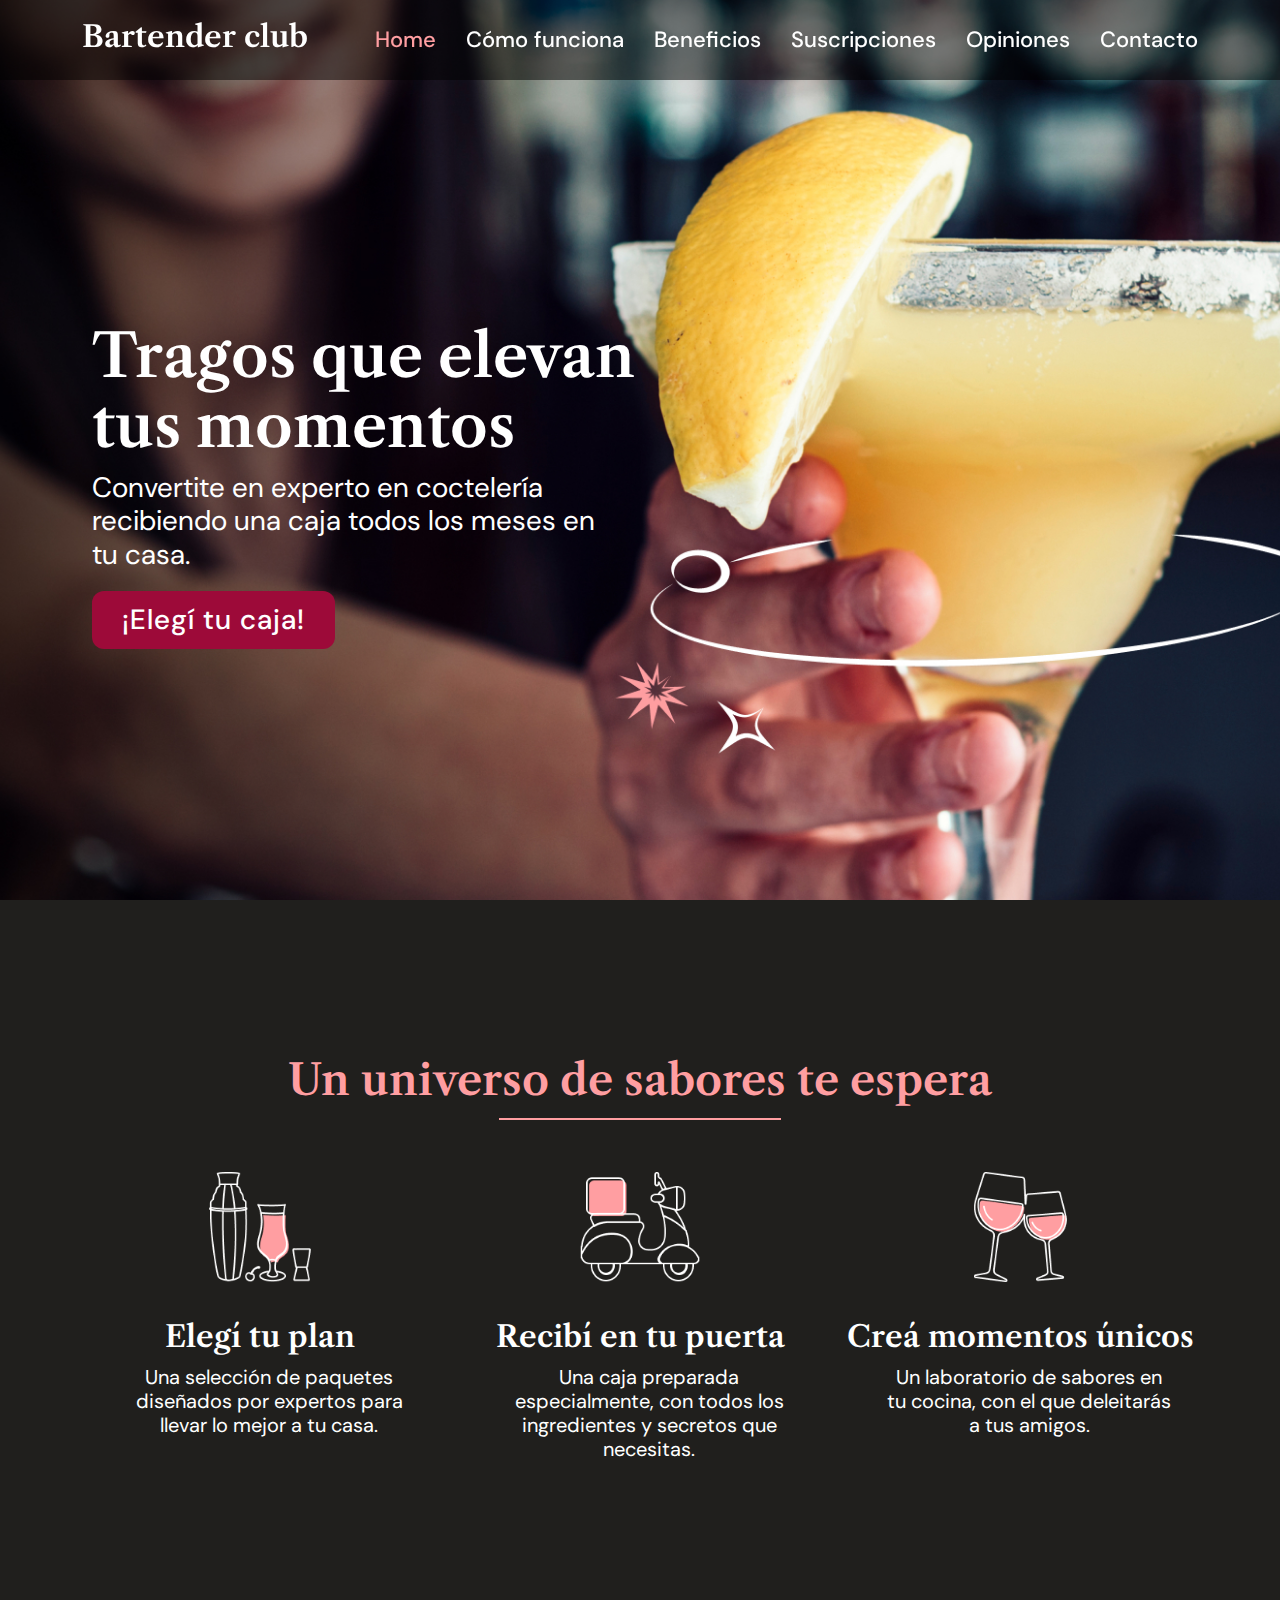
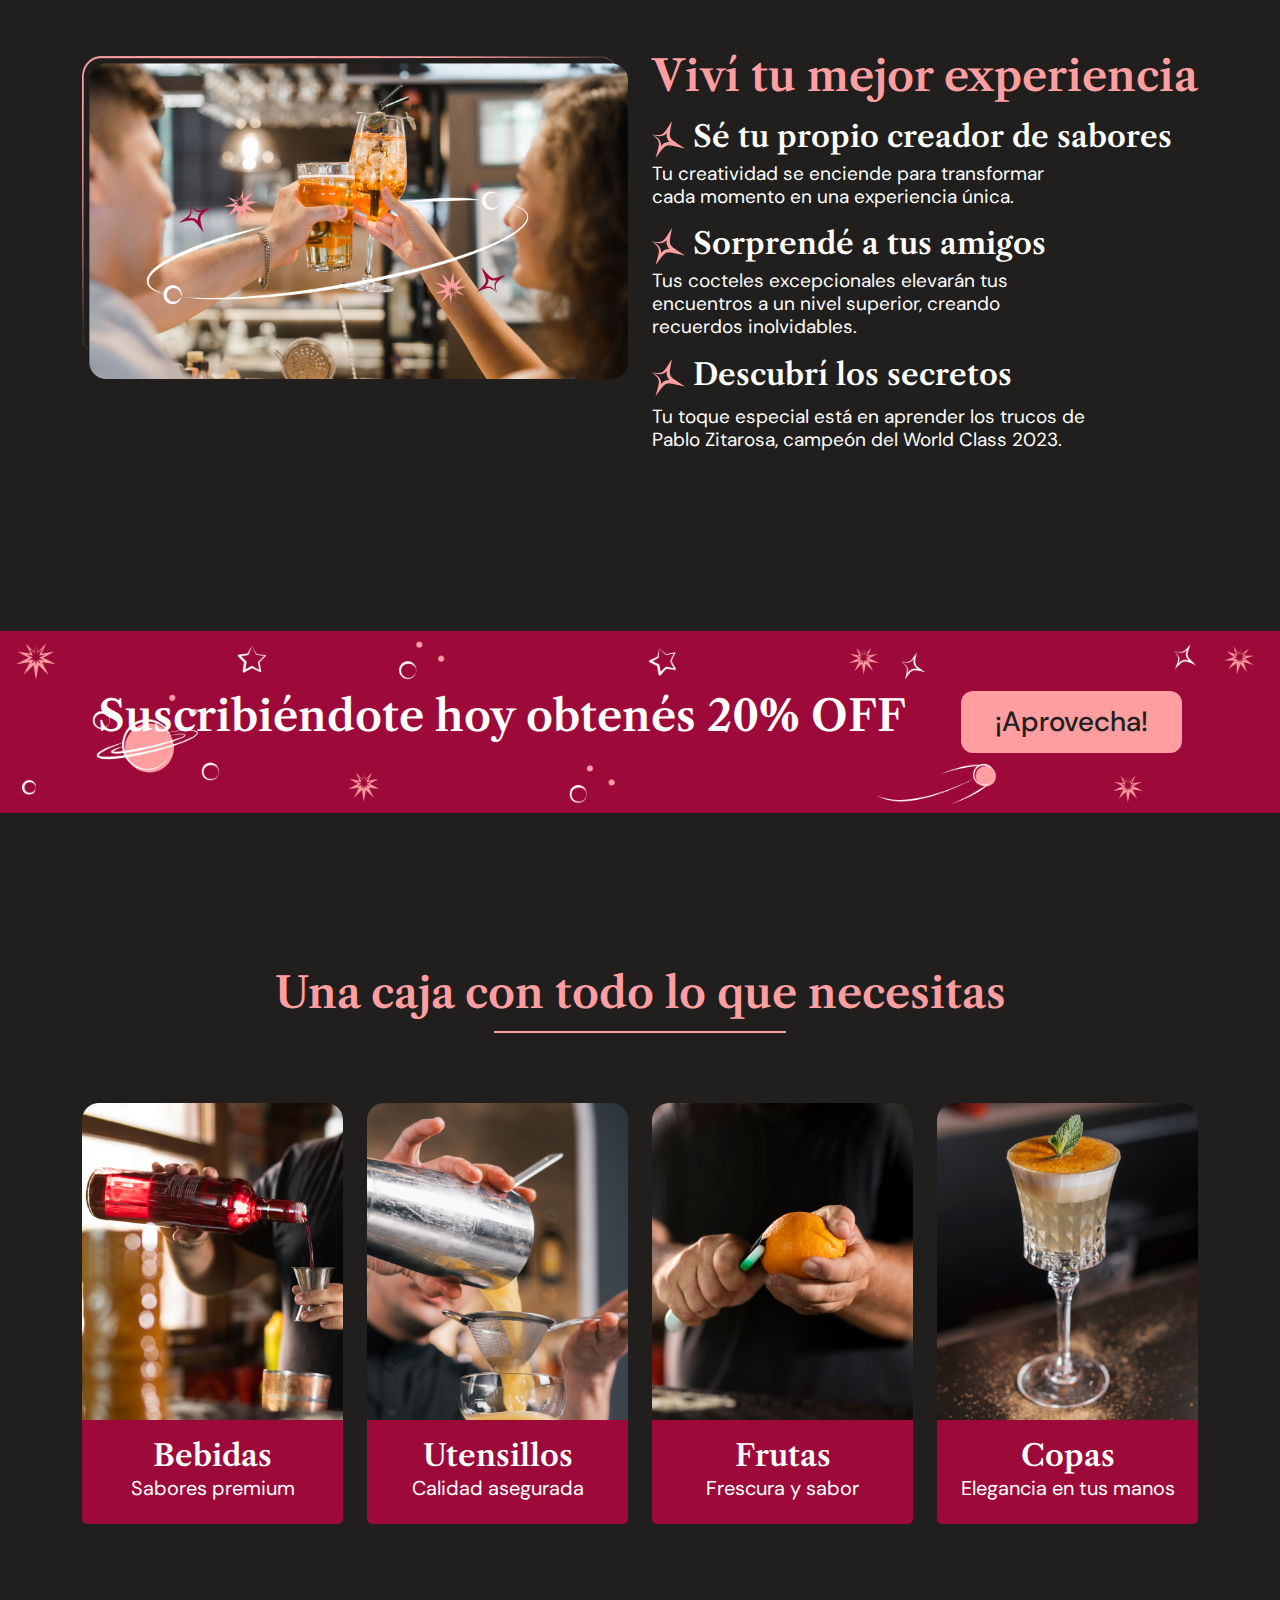
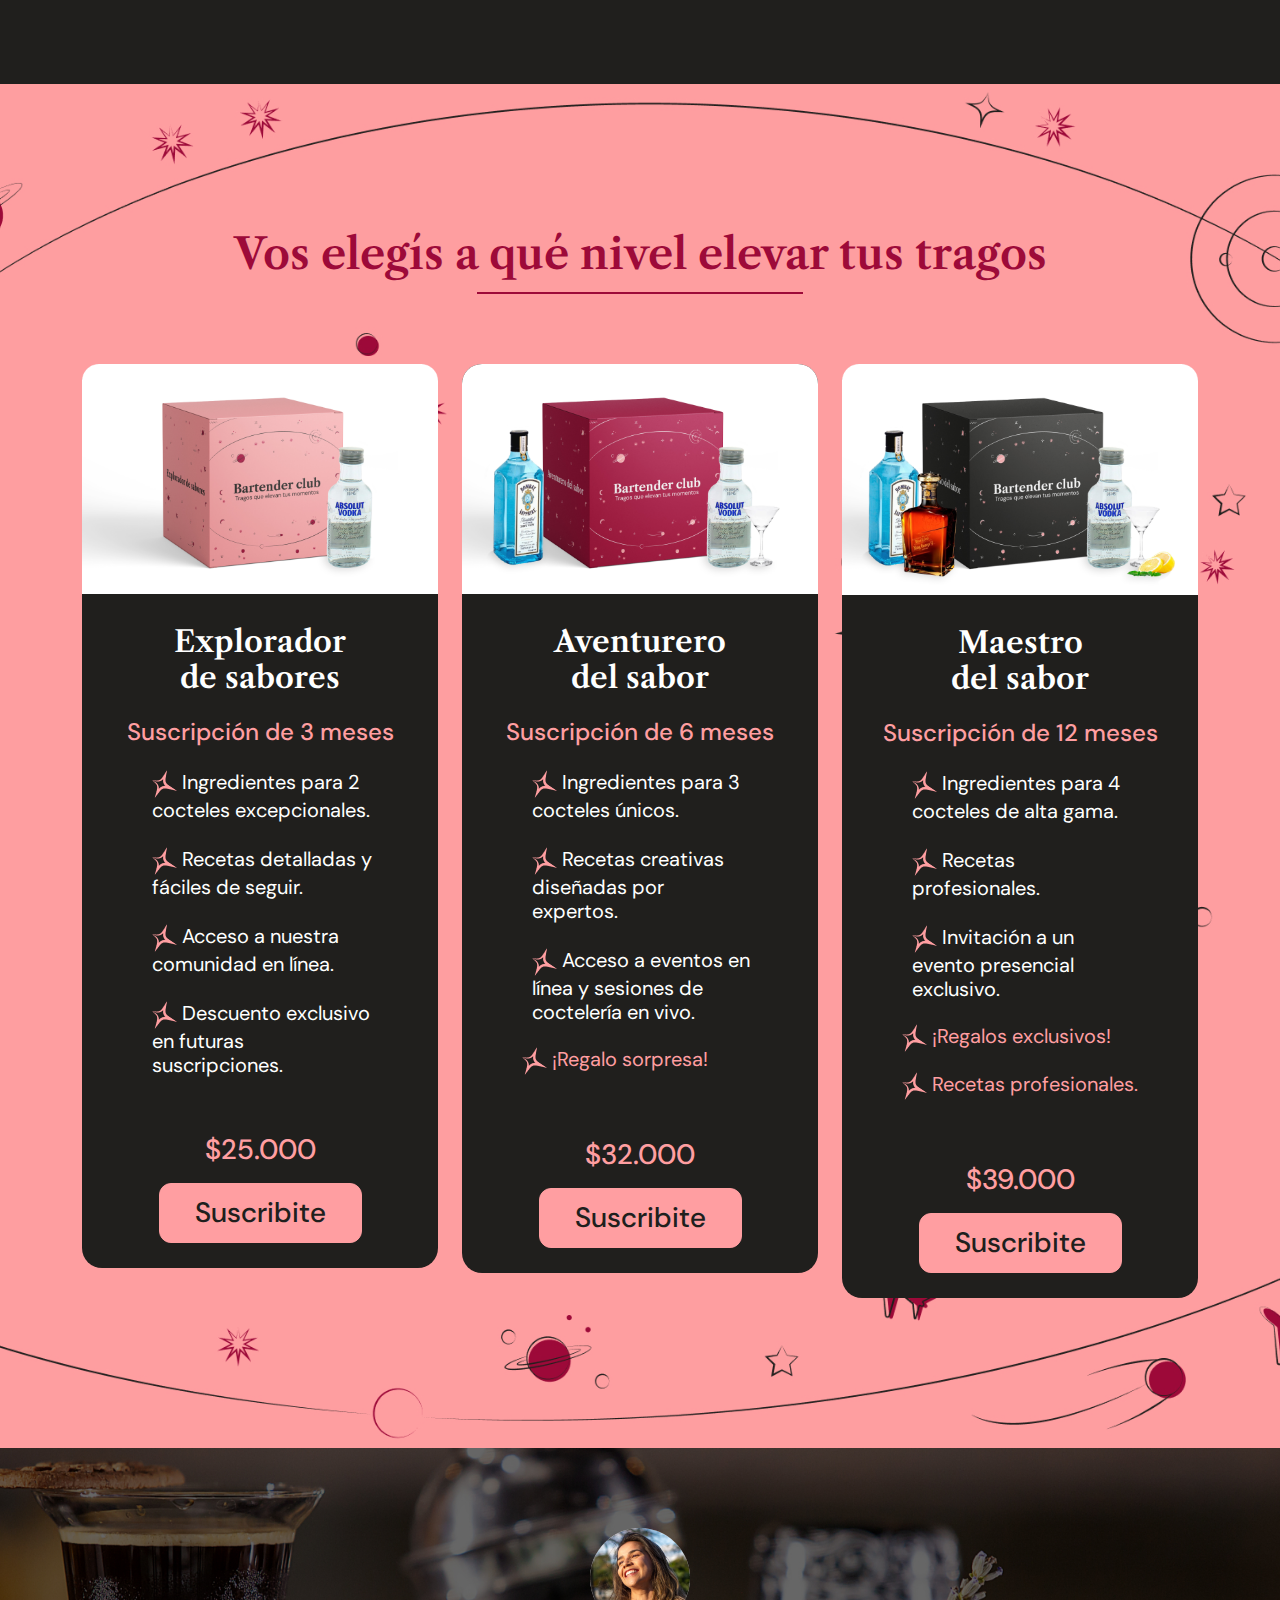
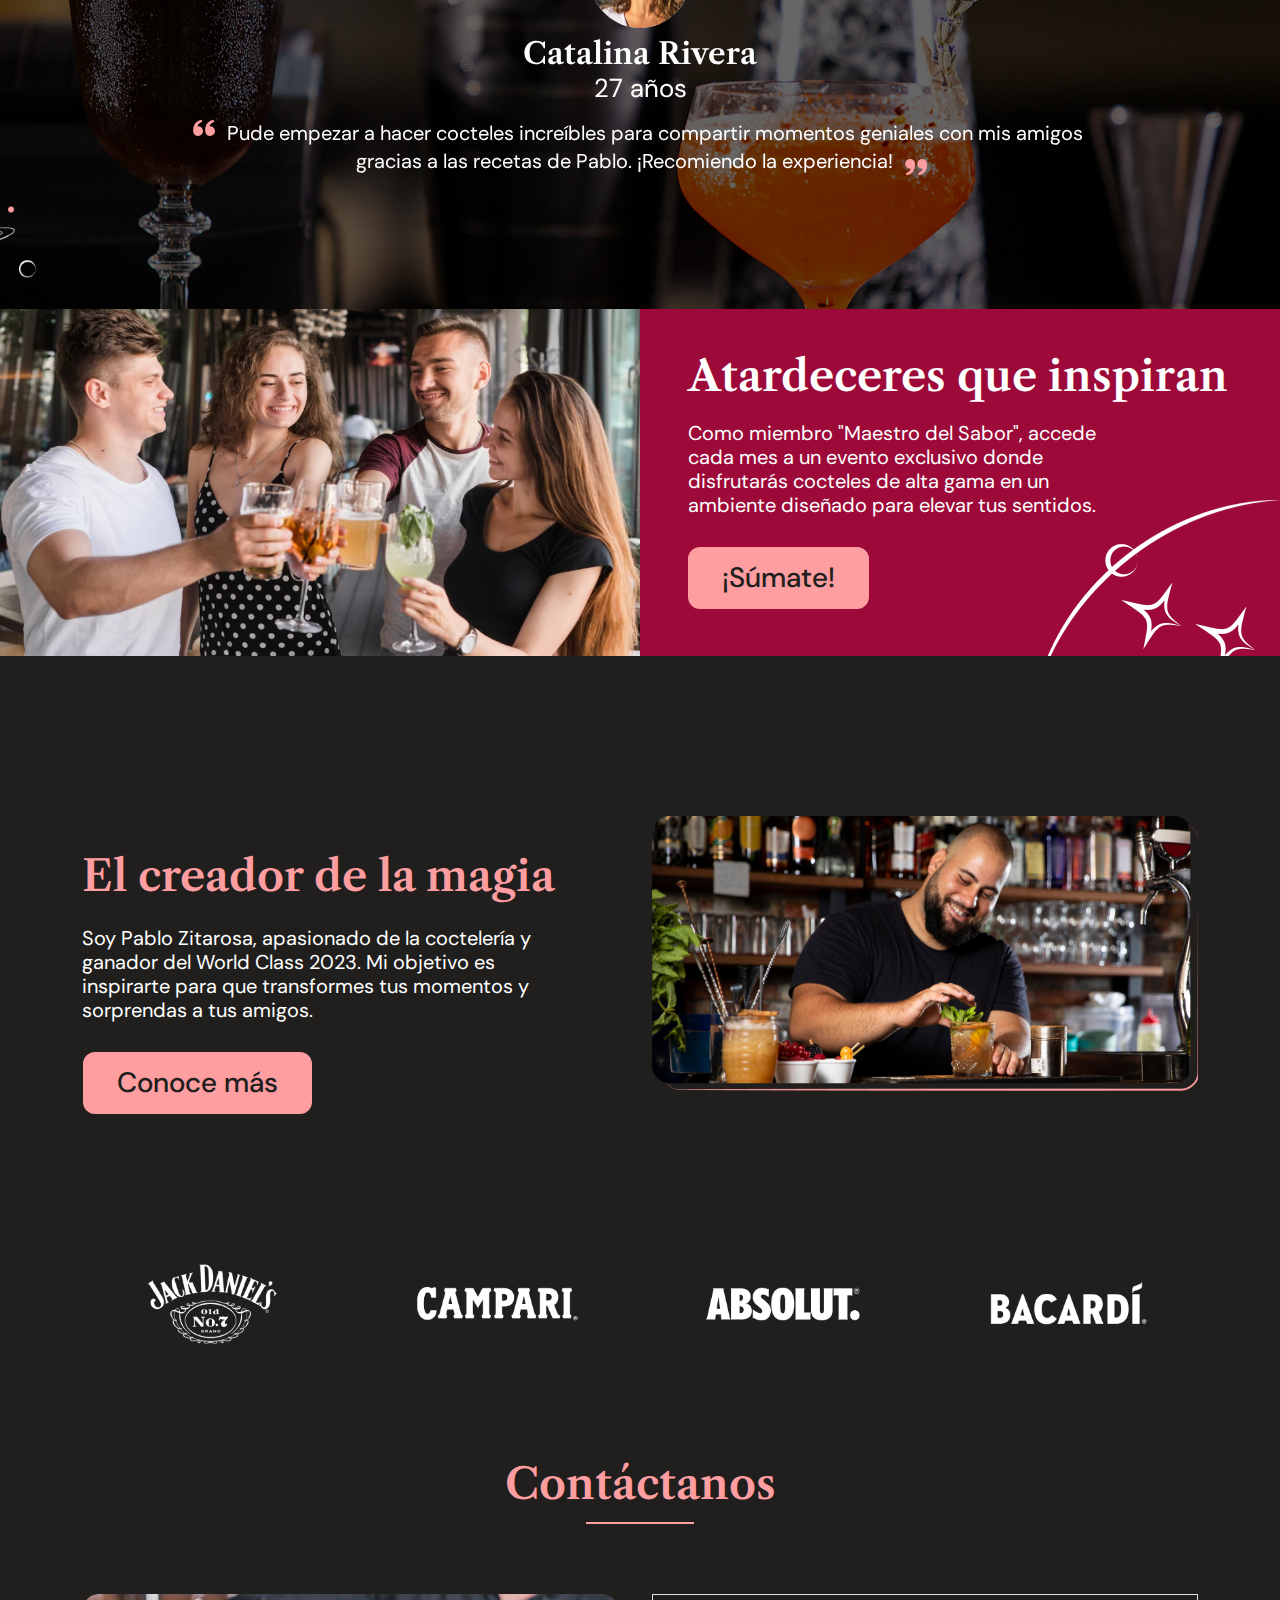
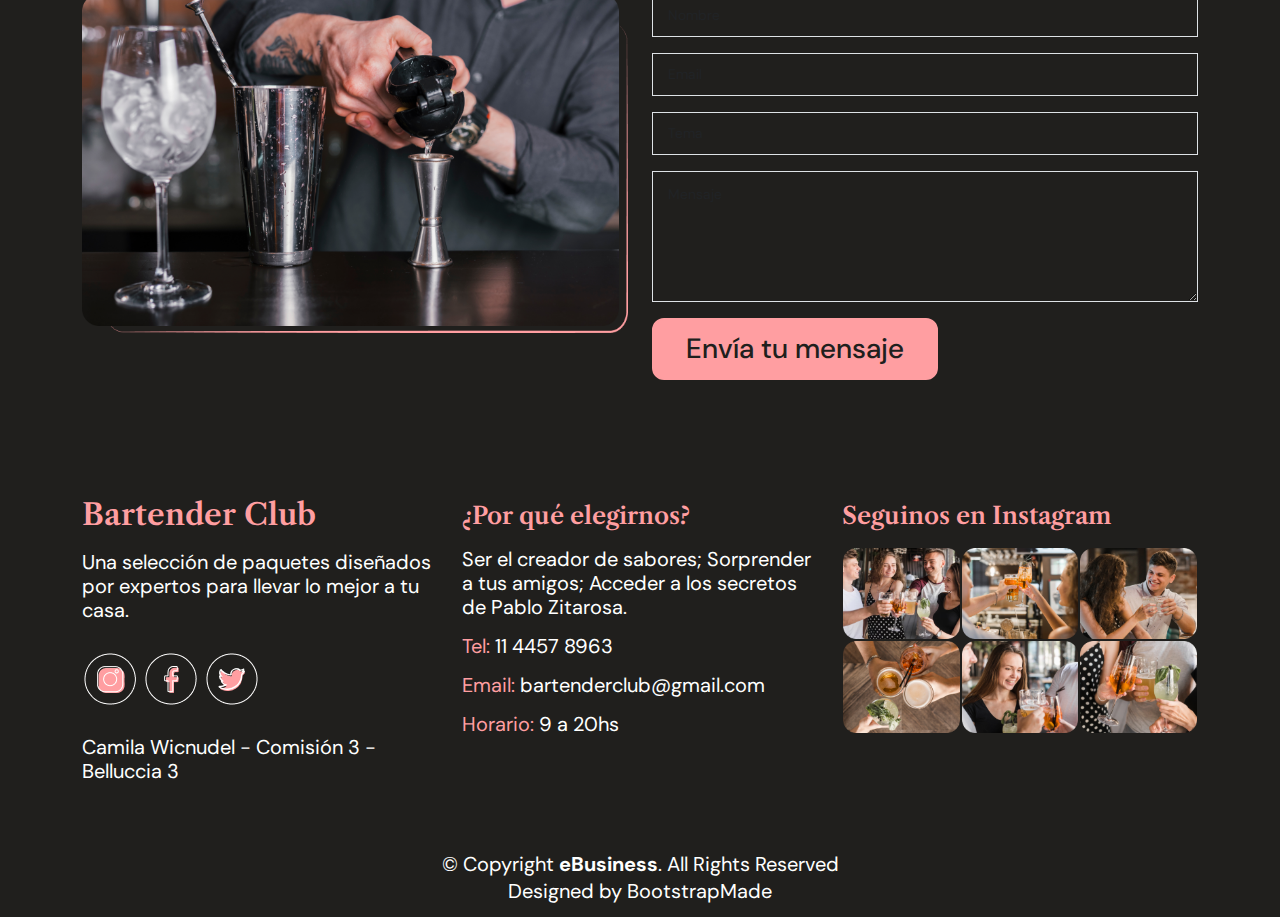
==== commit 3c97e59e: "Cambios a la tarde" ====
--- a/index.html
+++ b/index.html
@@ -17,6 +17,8 @@
   <link rel="preconnect" href="https://fonts.googleapis.com">
   <link rel="preconnect" href="https://fonts.gstatic.com" crossorigin>
   <link href="https://fonts.googleapis.com/css2?family=DM+Sans:opsz,wght@9..40,400;9..40,500&family=Libre+Caslon+Text:ital,wght@0,400;0,700;1,400&display=swap" rel="stylesheet">
+
+
 
 
   <!-- Vendor CSS Files -->
@@ -37,6 +39,9 @@
   * Author: BootstrapMade.com
   * License: https://bootstrapmade.com/license/
   ======================================================== -->
+
+
+
 </head>
 
 <body>
@@ -283,23 +288,7 @@
               <img src="assets/img/team/caja1.png" alt="">
             </a>
             <div class="team-social-icon text-center">
-              <ul>
-                <li>
-                  <a href="#">
-                    <i class="bi bi-facebook"></i>
-                  </a>
-                </li>
-                <li>
-                  <a href="#">
-                    <i class="bi bi-twitter"></i>
-                  </a>
-                </li>
-                <li>
-                  <a href="#">
-                    <i class="bi bi-instagram"></i>
-                  </a>
-                </li>
-              </ul>
+              
             </div>
           </div>
           <div class="team-content text-center">
@@ -316,23 +305,7 @@
               <img src="assets/img/team/caja2.png" alt="">
             </a>
             <div class="team-social-icon text-center">
-              <ul>
-                <li>
-                  <a href="#">
-                    <i class="bi bi-facebook"></i>
-                  </a>
-                </li>
-                <li>
-                  <a href="#">
-                    <i class="bi bi-twitter"></i>
-                  </a>
-                </li>
-                <li>
-                  <a href="#">
-                    <i class="bi bi-instagram"></i>
-                  </a>
-                </li>
-              </ul>
+            
             </div>
           </div>
           <div class="team-content text-center">
@@ -349,23 +322,7 @@
               <img src="assets/img/team/caja3.png" alt="">
             </a>
             <div class="team-social-icon text-center">
-              <ul>
-                <li>
-                  <a href="#">
-                    <i class="bi bi-facebook"></i>
-                  </a>
-                </li>
-                <li>
-                  <a href="#">
-                    <i class="bi bi-twitter"></i>
-                  </a>
-                </li>
-                <li>
-                  <a href="#">
-                    <i class="bi bi-instagram"></i>
-                  </a>
-                </li>
-              </ul>
+              
             </div>
           </div>
           <div class="team-content text-center">
@@ -382,23 +339,7 @@
               <img src="assets/img/team/caja4.png" alt="">
             </a>
             <div class="team-social-icon text-center">
-              <ul>
-                <li>
-                  <a href="#">
-                    <i class="bi bi-facebook"></i>
-                  </a>
-                </li>
-                <li>
-                  <a href="#">
-                    <i class="bi bi-twitter"></i>
-                  </a>
-                </li>
-                <li>
-                  <a href="#">
-                    <i class="bi bi-instagram"></i>
-                  </a>
-                </li>
-              </ul>
+
             </div>
           </div>
           <div class="team-content text-center">
--- a/assets/css/style.css
+++ b/assets/css/style.css
@@ -92,7 +92,7 @@
   font-size: 48px;
   line-height: 40px;
   font-weight: 400;
-  color: FF9EA1; 
+  color: #FF9EA1; 
 }
 
 
@@ -157,21 +157,22 @@
   right: 15px;
   bottom: 15px;
   z-index: 996;
-  background: #FF9EA1;
+  background: #9D0A39;
   width: 40px;
   height: 40px;
   transition: all 0.4s;
+  color: #fff;
 }
 
 .back-to-top i {
   font-size: 28px;
+  color: #fff;
+  line-height: 0;
+}
+
+.back-to-top:hover {
+  background: #FF9EA1;
   color: #201F1D;
-  line-height: 0;
-}
-
-.back-to-top:hover {
-  background: #9D0A39;
-  color: #fff;
 }
 
 .back-to-top.active {
@@ -629,9 +630,9 @@
 
 @media (max-width: 768px) {
   #hero h2 {
-    font-size: 40px;
+    font-size: 45px;
     width: 100%;
-    line-height: 1;
+    line-height: 1.2;
   }
 }
 
@@ -651,9 +652,9 @@
 
 @media (max-width: 768px) {
   #hero p {
-    font-size: 18px;
+    font-size: 19px;
     line-height: 1.2;
-    width: 90%;
+    width: 100%;
   }
 }
 
@@ -727,7 +728,7 @@
 
 @media (max-width: 768px) {
   #hero .btn-get-started {
-    font-size: 18px;
+    font-size: 24px;
   
   }
 }
@@ -768,15 +769,30 @@
   font-size: 35px;
 }
 
+@media (max-width: 768px) {
+  #about ul li   {
+    font-size: 24px;
+    width: 100%;
+    line-height: 1.2;
+  }
+}
+
 .single-well p {
   color: #fff;
   font-family: 'DM Sans' ;
-  font-size: 20px;
+  font-size: 19px;
   line-height: 1.2;
-  margin-left: 40px;
   width: 80%;
   font-weight: 400;
 
+}
+
+@media (max-width: 768px) {
+  #about p {
+    font-size: 19px;
+    width: 100%;
+    line-height: 1.2;
+  }
 }
 
 .about-btn {
@@ -799,12 +815,22 @@
   color: #FF9EA1;
 }
 
+
+
 .single-well > h2 {
   color: #FF9EA1;
   font-family: 'Libre Caslon Text', serif; ;
   font-size: 43px;
   font-weight: 600;
   margin-bottom: 20px;
+}
+
+@media (max-width: 768px) {
+  #about h2 {
+    font-size: 30px;
+    width: 100%;
+    line-height: 1.2;
+  }
 }
 
 /*--------------------------------------------------------------
@@ -843,6 +869,13 @@
   line-height: 1.2;
   width: 90%;
   margin-bottom: 30px;
+}
+
+@media (max-width: 768px) {
+  .single-well2 p{
+    font-size: 19px;
+   
+  }
 }
 
 .about-btn {
@@ -858,6 +891,13 @@
   border-radius: 12px;
 }
 
+@media (max-width: 768px) {
+  .about-btn {
+    font-size: 24px;
+   margin-bottom: 30px;
+  }
+}
+
 .about-btn:hover {
   background-color: #9D0A39;
   border: 1px solid #9D0A39;
@@ -917,11 +957,30 @@
   font-size: 30px;
 }
 
+@media (max-width: 768px) {
+  #services h2 {
+    font-size: 30px;
+    width: 100%;
+    line-height: 1.2;
+  }
+}
+
 .single-services>h4 {
   color: #fff;
   font-size: 30px;
   font-family: 'Libre Caslon Text', serif; ;
   font-weight: 600;
+}
+
+@media (max-width: 768px) {
+  #services h4 {
+    font-size: 24px;
+    width: 100%;
+    line-height: 1.2;
+    margin-right: 0px;
+    margin-left: 0px;
+    align-items: center;
+  }
 }
 
 .single-services>p {
@@ -932,8 +991,18 @@
   margin-right: 45px;
   margin-left: 45px;
   width: 80%;
-  
-
+
+}
+
+@media (max-width: 768px) {
+  #services p {
+    font-size: 19px;
+    font-weight: 400;
+  line-height: 1.2;
+  color: #fff;
+  width: 80%;
+    line-height: 1.2;
+  }
 }
 
 
@@ -1138,6 +1207,7 @@
   border-bottom-right-radius: 5px;
 }
 
+
 .team-content>h3,
 .team-content>p {
   color: #fff;
@@ -1149,7 +1219,21 @@
   font-family:'Libre Caslon Text', serif ;
   font-size: 30px;
   font-weight: 600;
-  
+}
+
+
+@media (max-width: 768px) {
+  .team-content>h3 {
+    font-size: 24px;
+
+  }
+}
+
+@media (max-width: 768px) {
+  .team-content>p {
+    font-size: 19px;
+
+  }
 }
 
 .team-content.head-team p {
@@ -1202,6 +1286,13 @@
   font-weight: 600;
 }
 
+@media (max-width: 768px) {
+  .work-right-text h2 {
+    font-size: 30px;
+
+  }
+}
+
 .work-right-text p {
   color: #fff;
   font-size: 20px;
@@ -1210,6 +1301,14 @@
   width:80%;
   margin-top: 25px;
 
+}
+
+@media (max-width: 768px) {
+  .work-right-text p {
+    font-size: 19px;
+    width: 100%;
+
+  }
 }
 
 .work-right-text .sus-btn {
@@ -1218,6 +1317,15 @@
   font-size: 28px;
   padding: 18px 32px;
   font-weight: 500;
+}
+
+
+@media (max-width: 768px) {
+  .work-right-text .sus-btn {
+    font-size: 24px;
+
+
+  }
 }
 
 .single-awesome-4 {
@@ -1406,7 +1514,7 @@
   padding-bottom: 150px;
 }
 
-@media (max-width: 1023px) {
+@media (max-width: 768px) {
   .pricing-area {
     background: url(../img/background/susmobile.jpg);
     background-repeat: no-repeat;
@@ -1415,6 +1523,8 @@
     /* Otros estilos que desees para móviles */
   }
 }
+
+
 
 .pricing-area .section-headline h2 {
   color: #9D0A39;
@@ -1444,6 +1554,12 @@
 .pri_table_list h3 span {
   font-size: 30px;
   font-weight: 600;
+}
+
+@media (max-width: 768px) {
+  .pri_table_list h3 span {
+    font-size: 24px;
+  }
 }
 
 .pri_table_list ol li {
@@ -1497,6 +1613,13 @@
   border-radius: 12px;
 }
 
+@media (max-width: 768px) {
+  .pri_table_list button {
+    font-size: 24px;
+  }
+}
+
+
 .pri_table_list>h3 {
   color: #fff;
   font-size: 30px;
@@ -1509,6 +1632,12 @@
   transition: all 0.4s ease 0s;
 }
 
+@media (max-width: 768px) {
+  .pri_table_list>h3 {
+    font-size: 24px;
+  }
+}
+
 .pri_table_list>h4 {
   color: #FF9EA1;
   font-size: 28px;
@@ -1517,11 +1646,23 @@
 
 }
 
+@media (max-width: 768px) {
+  .pri_table_list>h4 {
+    font-size: 26px;
+  }
+}
+
 .pri_table_list>h5 {
   color: #FF9EA1;
   font-size: 24px;
   font-weight: 500;
 
+}
+
+@media (max-width: 768px) {
+  .pri_table_list>h5 {
+    font-size: 21px;
+  }
 }
 
 
@@ -1534,6 +1675,12 @@
   padding: 0 0 5px;
   text-align: left;
   font-size: 20px;
+}
+
+@media (max-width: 768px) {
+  .pri_table_list ol {
+    font-size: 19px;
+  }
 }
 
 .pri_table_list ol h6 {
@@ -1669,7 +1816,7 @@
   width: 12px;
   height: 12px;
   background-color: rgba(255, 255, 255, 0.5);
-  opacity: 1;
+  opacity: 100%;
 }
 
 .testimonials .swiper-pagination .swiper-pagination-bullet-active {
@@ -1691,6 +1838,15 @@
   padding: 60px 0;
 }
 
+@media (max-width: 1023px) {
+  .suscribe-area {
+ background: url("../img/background/suscribitehoymobile.png");
+    background-repeat: no-repeat;
+     background-position: bottom;
+    /* Otros estilos que desees para móviles */
+  }
+}
+
 .suscribe-text {
   display: block;
   padding: 0px 0;
@@ -1703,6 +1859,14 @@
   font-weight: 600;
   margin: 0px;
   
+}
+
+@media (max-width: 768px) {
+  .suscribe-text h2 {
+    font-size: 30px;
+    width: 100%;
+    line-height: 1.2;
+  }
 }
 
 .sus-btn {
@@ -1718,6 +1882,14 @@
   border-radius: 12px;
 }
 
+@media (max-width: 768px) {
+  .sus-btn {
+    font-size: 24px;
+
+  }
+}
+
+
 .sus-btn:hover {
   background: #201F1D none repeat scroll 0 0;
   border: 2px solid #201F1D;
@@ -1865,7 +2037,14 @@
   padding: 18px 32px;
   text-decoration: none;
   border-radius: 12px;
-  display: block; /* Hacer que el botón sea un bloque */
+  display: flex; /* Hacer que el botón sea un bloque */
+}
+
+@media (max-width: 768px) {
+  .php-email-form button{
+    font-size: 24px;
+
+  }
 }
 
 .php-email-form button:hover {
@@ -1878,7 +2057,7 @@
   padding: 18px 32px;
   text-decoration: none;
   border-radius: 12px;
-  display: block; /* Hacer que el botón sea un bloque */
+  display: flex; /* Hacer que el botón sea un bloque */
 }
 
 
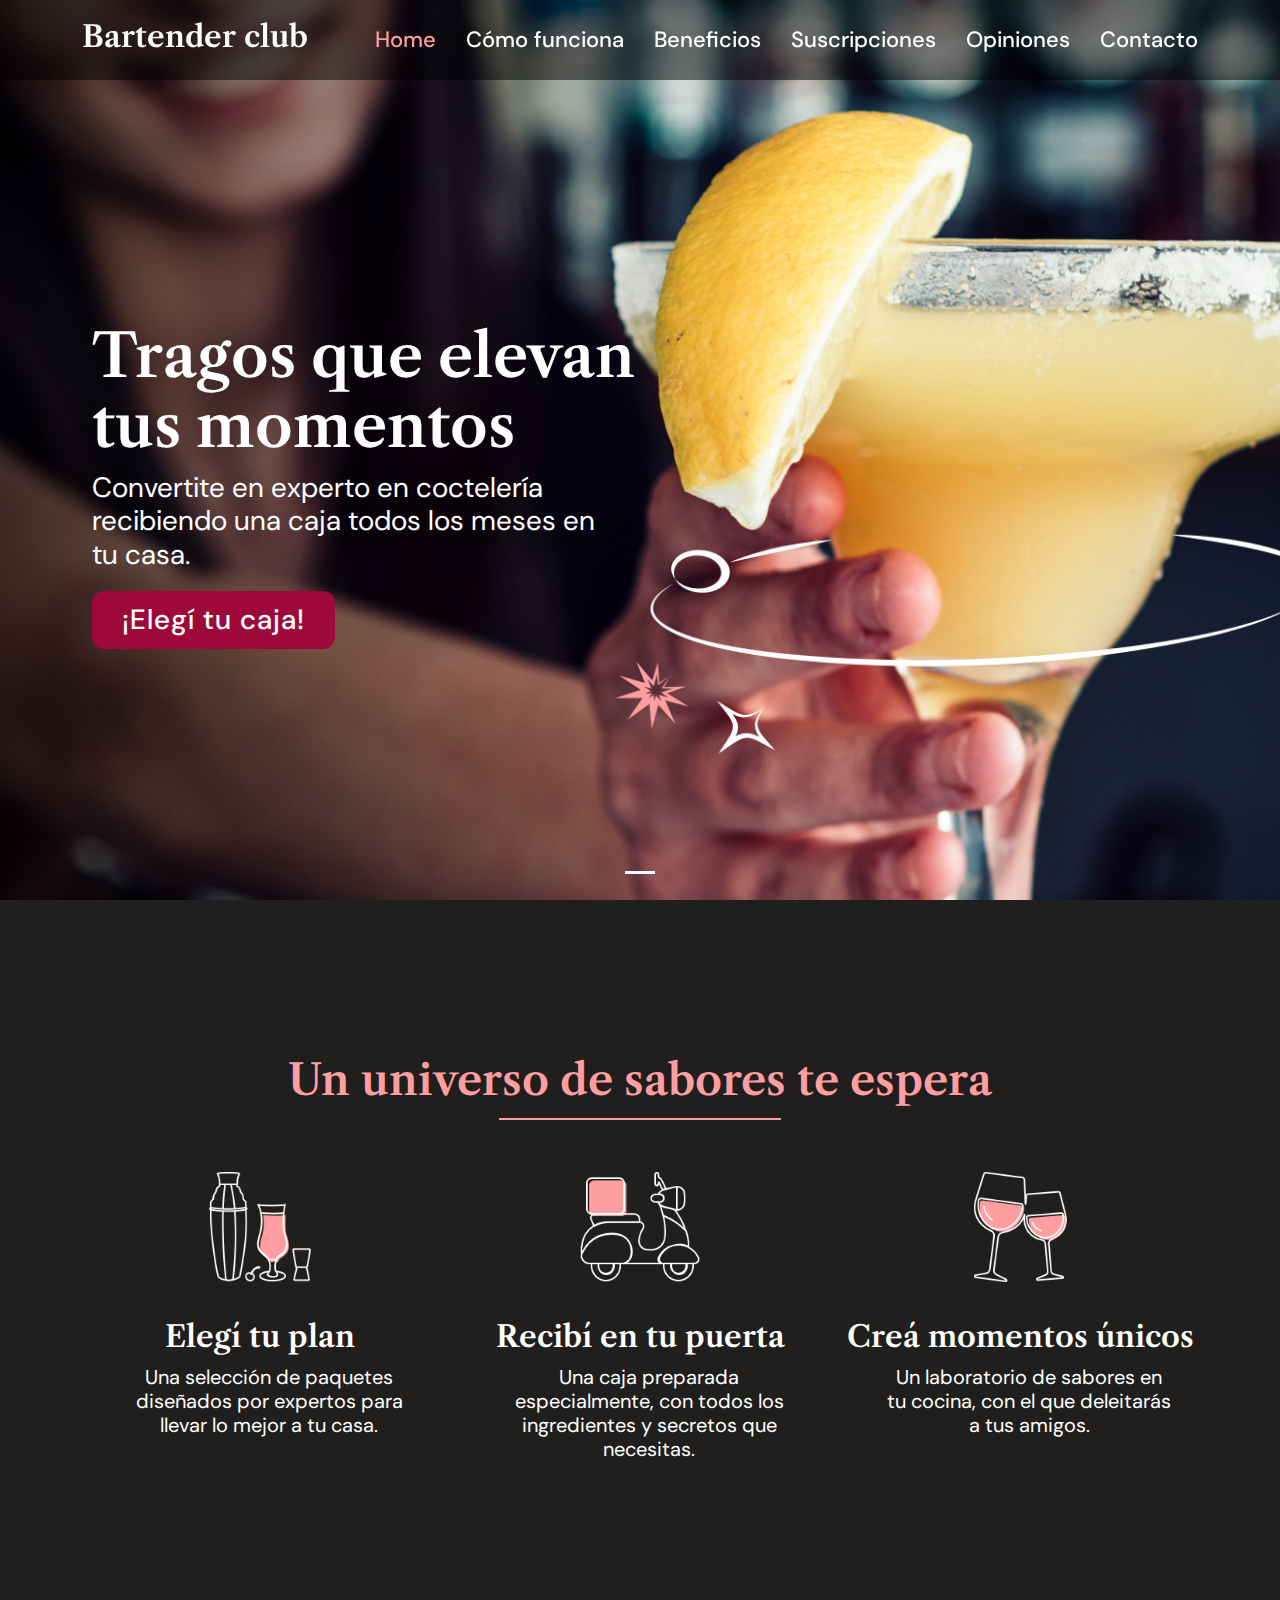
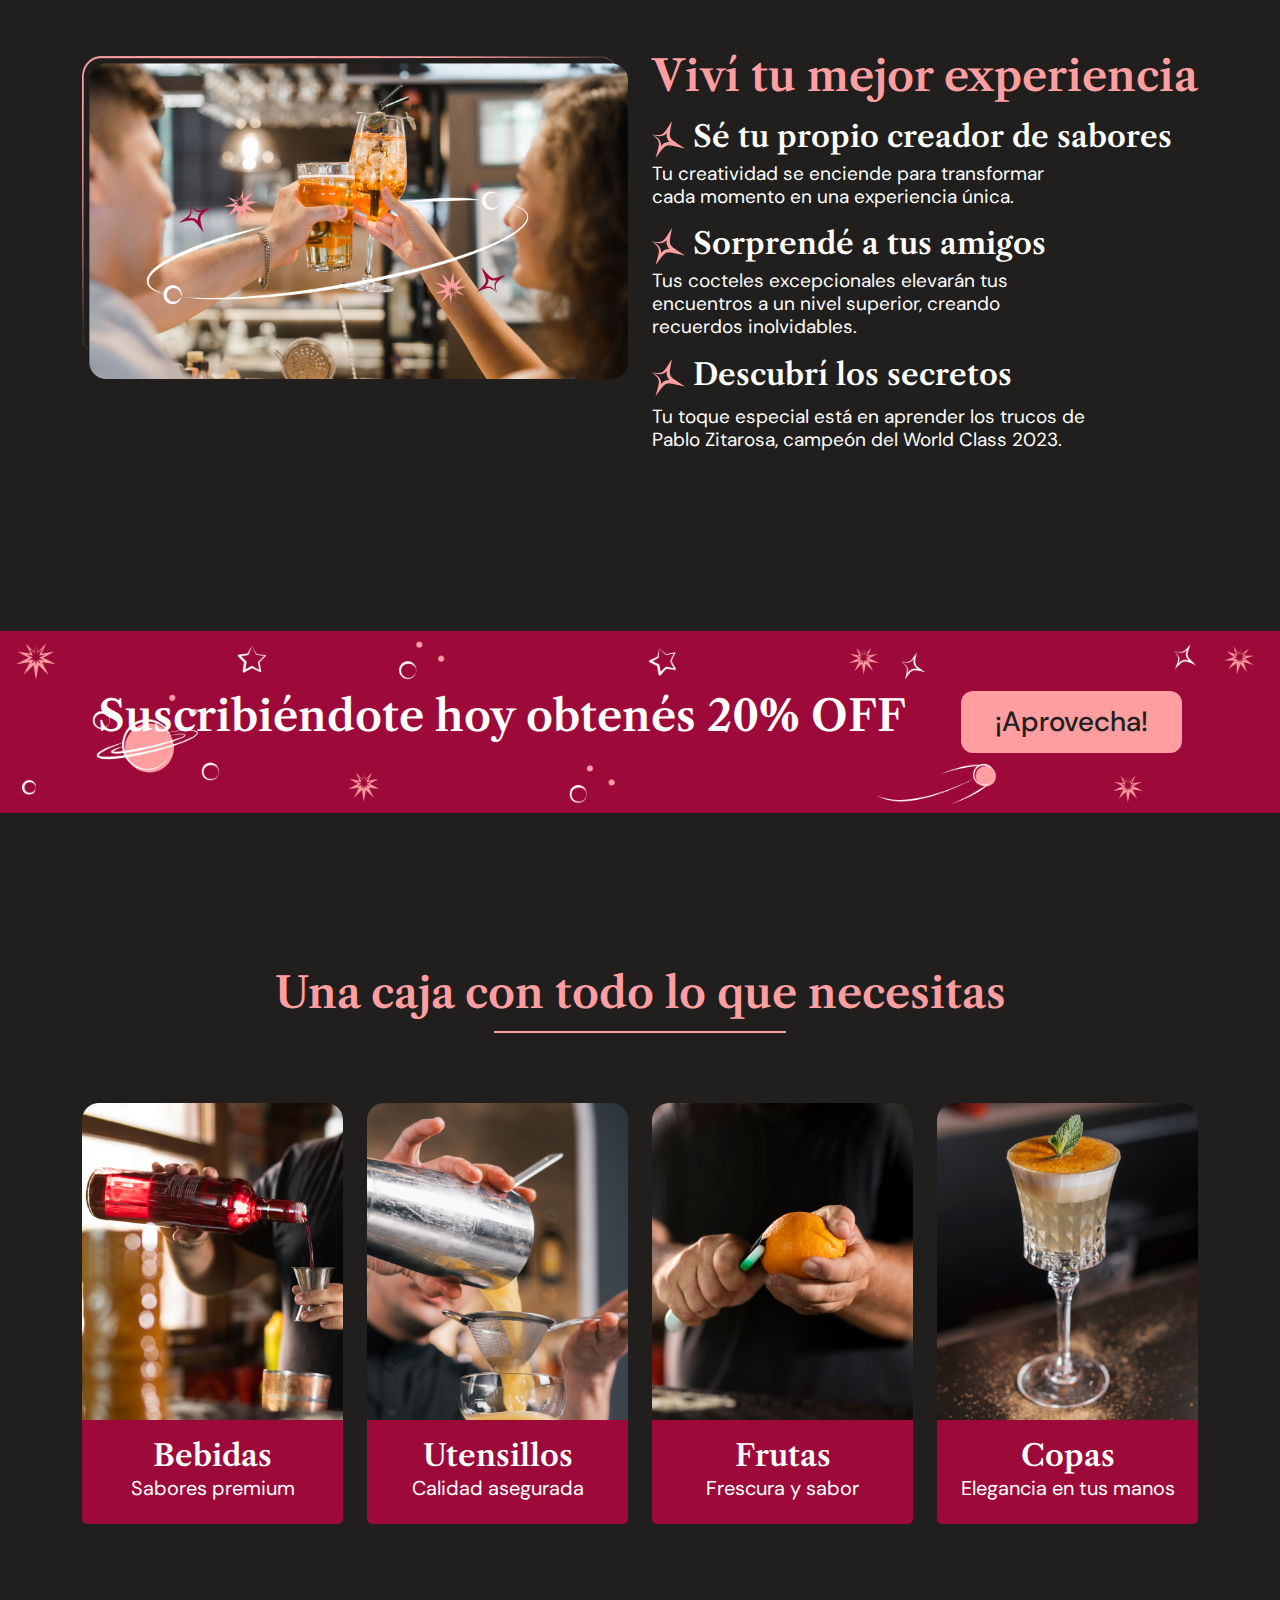
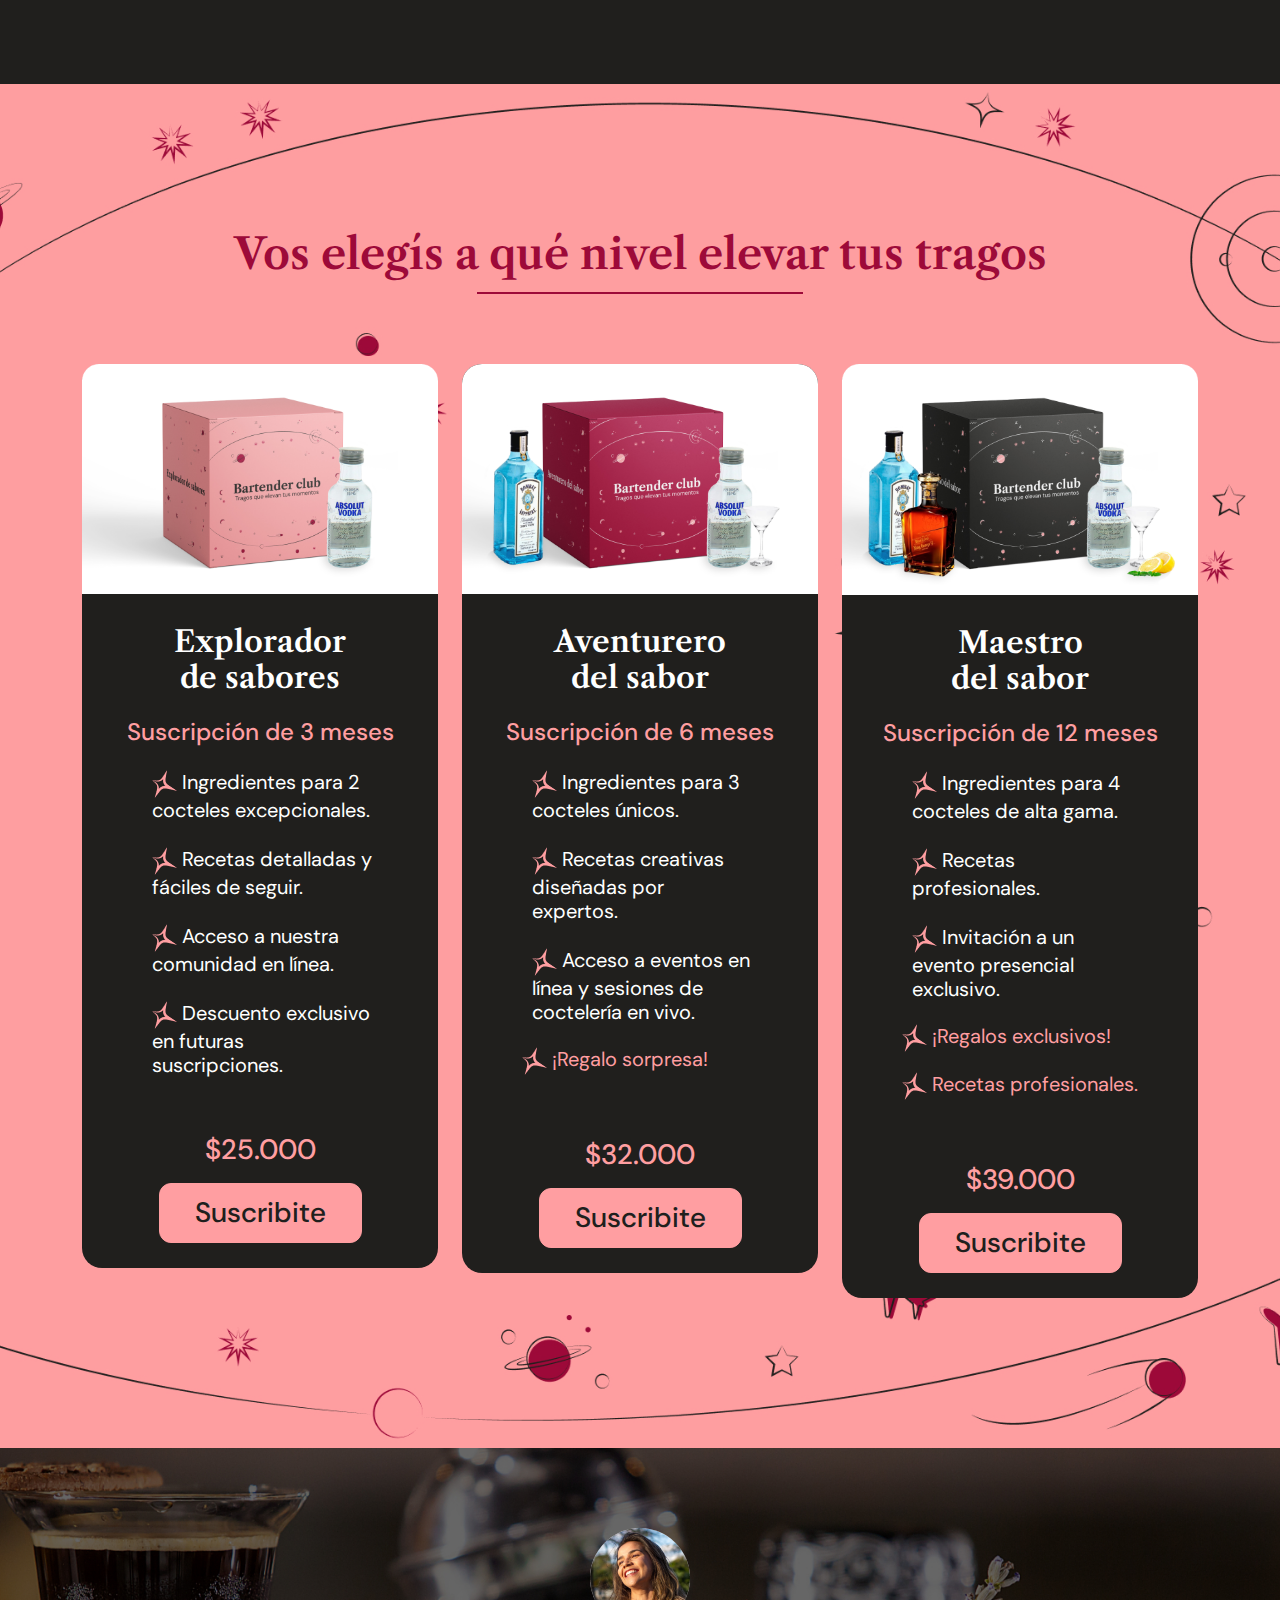
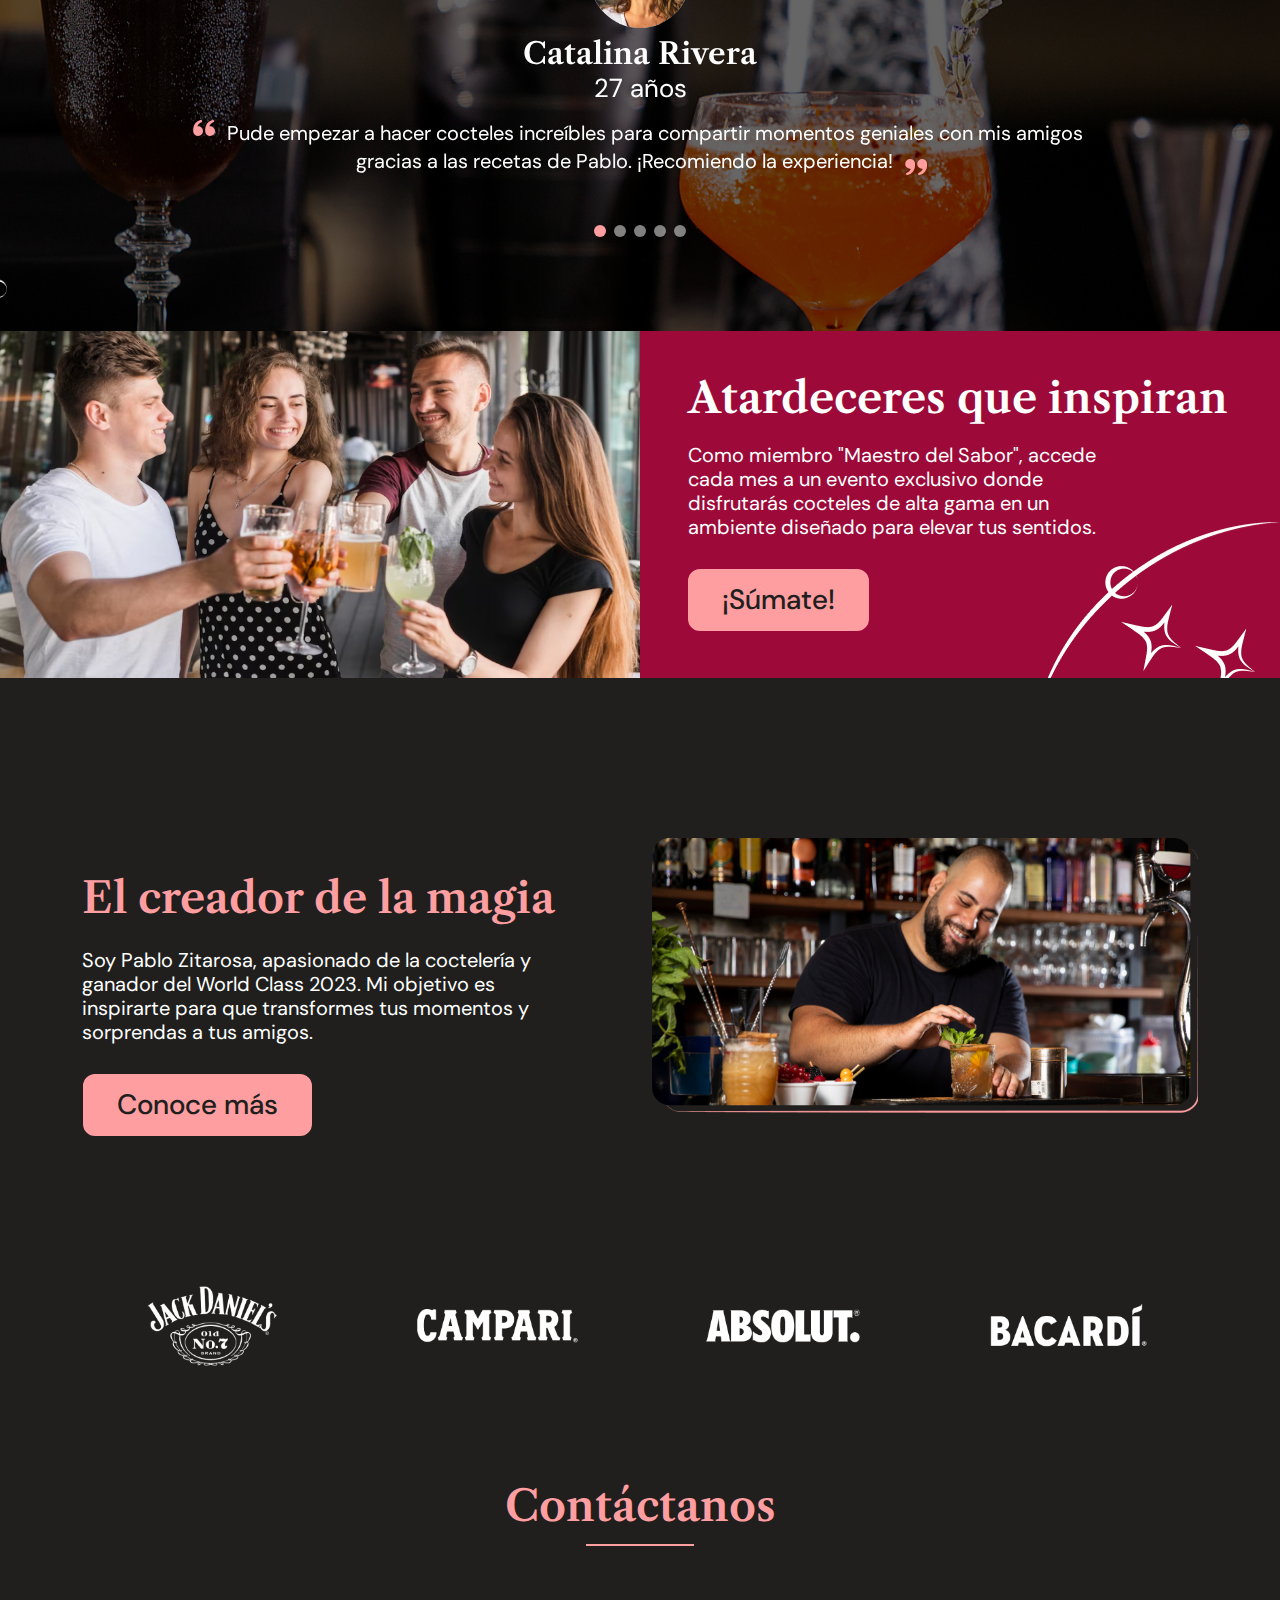
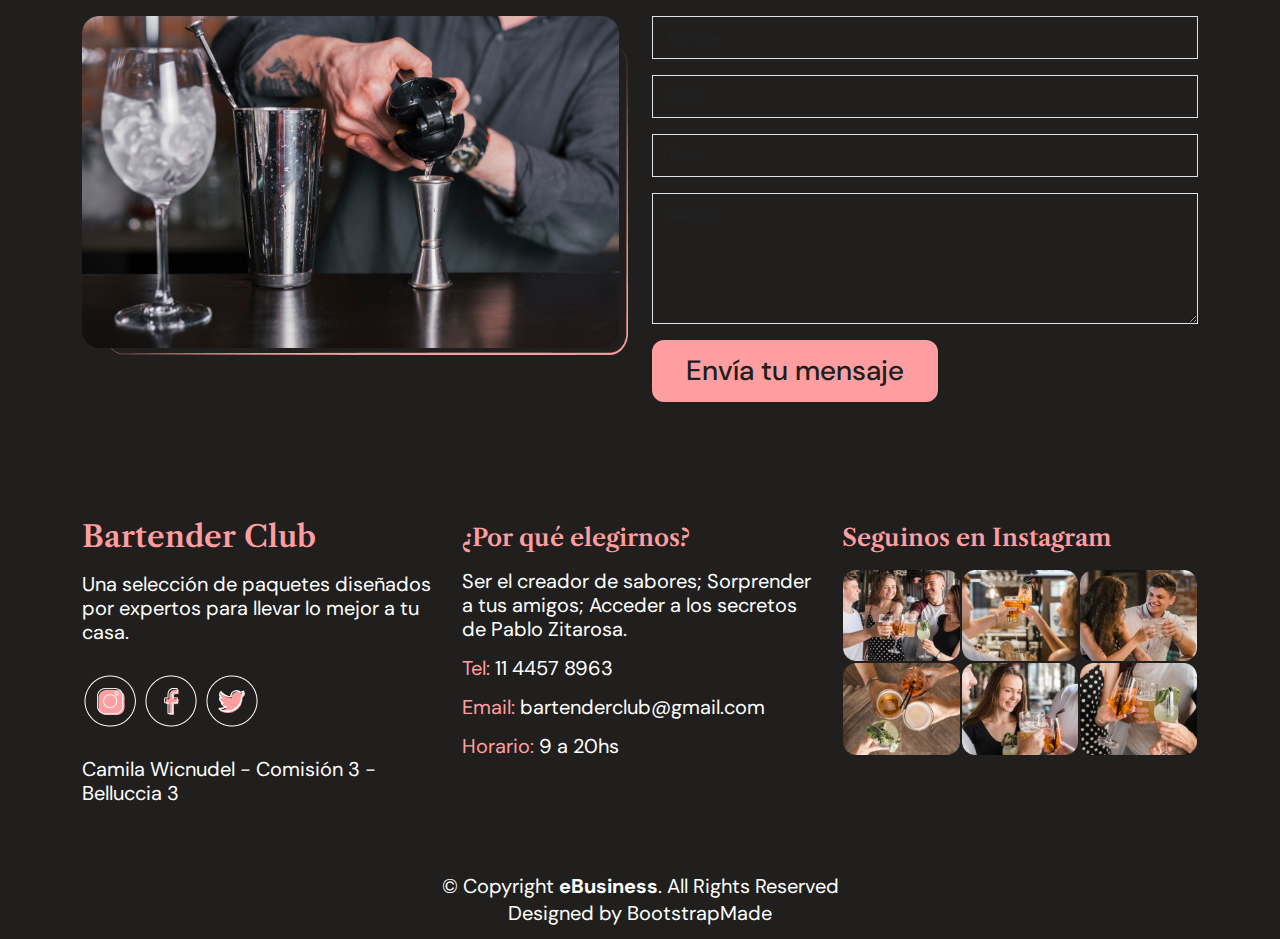
==== commit 98455d56: "Actualización volvió carrusel" ====
--- a/index.html
+++ b/index.html
@@ -98,7 +98,8 @@
     <div class="hero-container">
       <div id="heroCarousel" class="carousel slide carousel-fade" data-bs-ride="carousel" data-bs-interval="5000">
 
-       
+        <ol id="hero-carousel-indicators" class="carousel-indicators"></ol>
+
         <div class="carousel-inner" role="listbox">
 
           <div class="carousel-item active" style="background-image: url(assets/img/hero-carousel/backhero.jpg)">
--- a/assets/css/style.css
+++ b/assets/css/style.css
@@ -1267,7 +1267,6 @@
     background: url(../img/atardecermobile.jpg);
     background-repeat: no-repeat;
      background-position: bottom;
-    /* Otros estilos que desees para móviles */
   }
 }
 
@@ -1526,7 +1525,7 @@
 
 
 
-.pricing-area .section-headline h2 {
+.pricing-area h2 {
   color: #9D0A39;
 }
 
@@ -1816,7 +1815,7 @@
   width: 12px;
   height: 12px;
   background-color: rgba(255, 255, 255, 0.5);
-  opacity: 100%;
+  opacity: 1;
 }
 
 .testimonials .swiper-pagination .swiper-pagination-bullet-active {
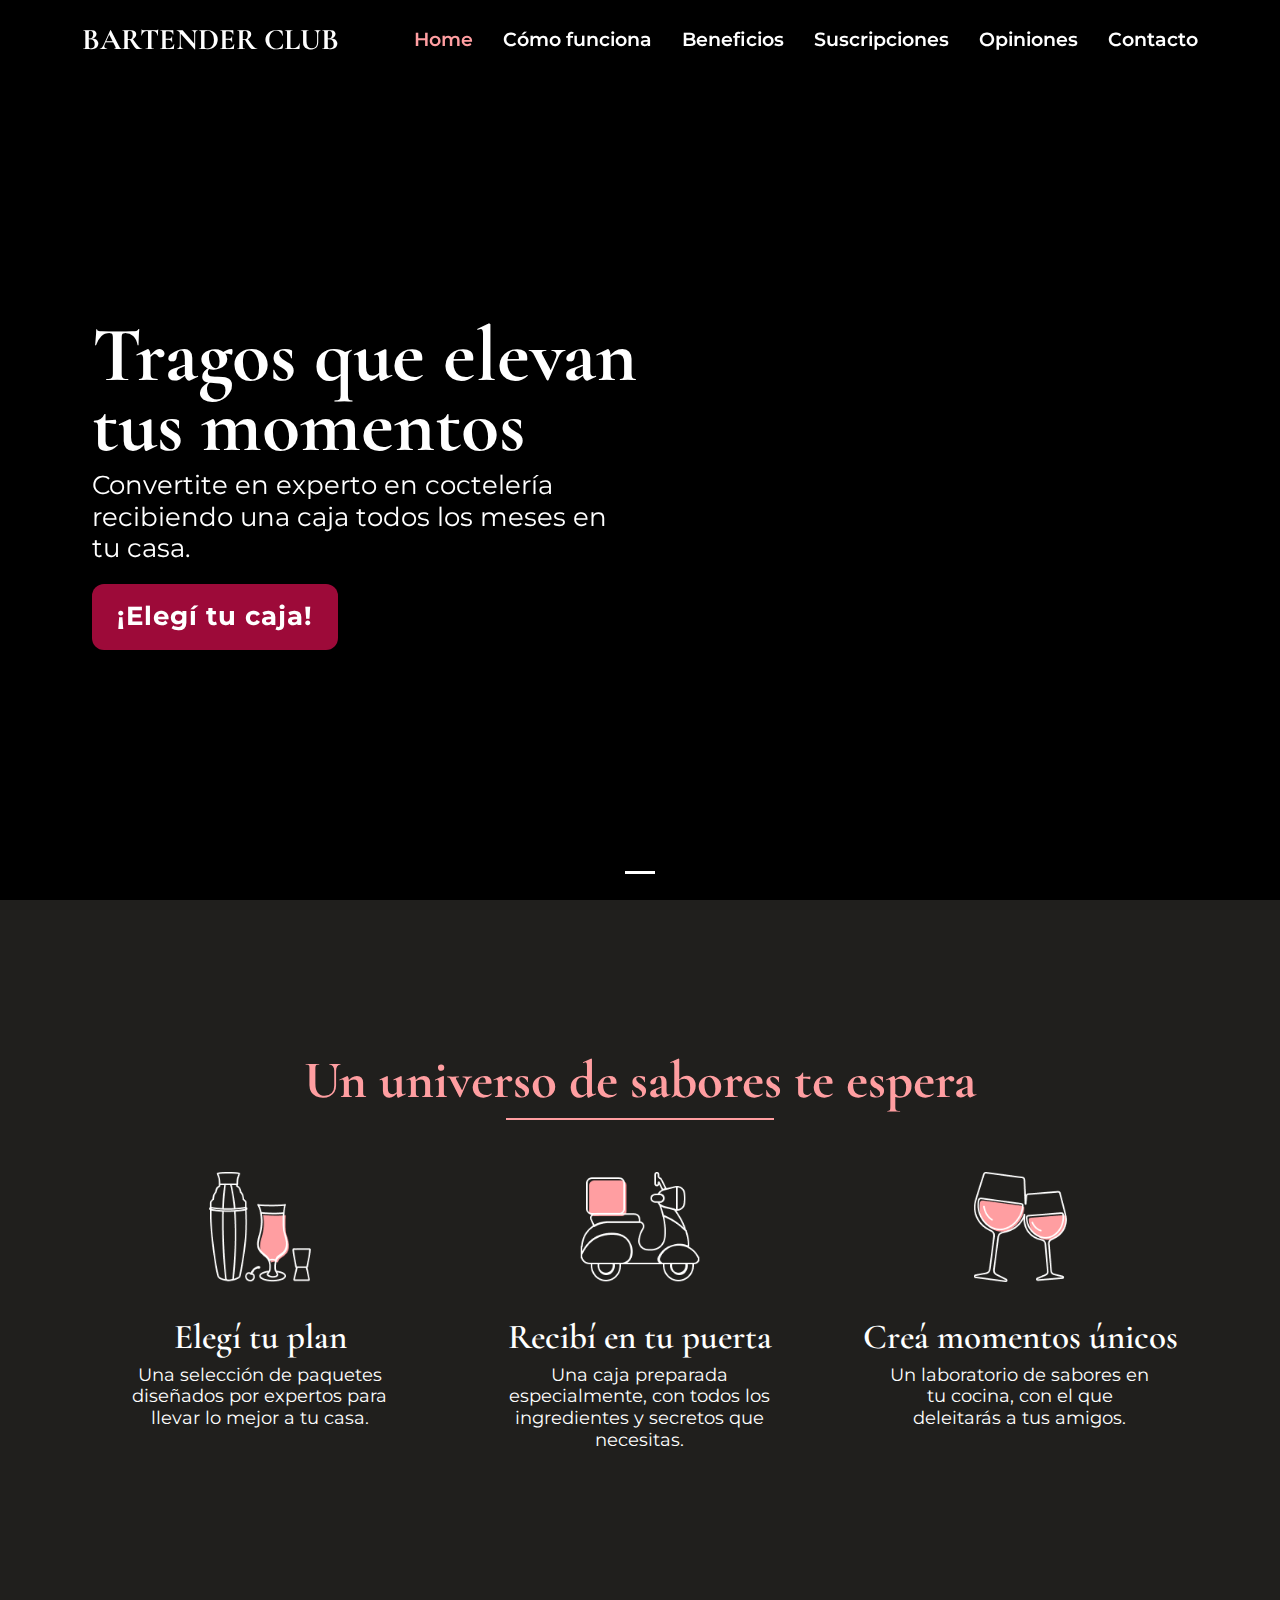
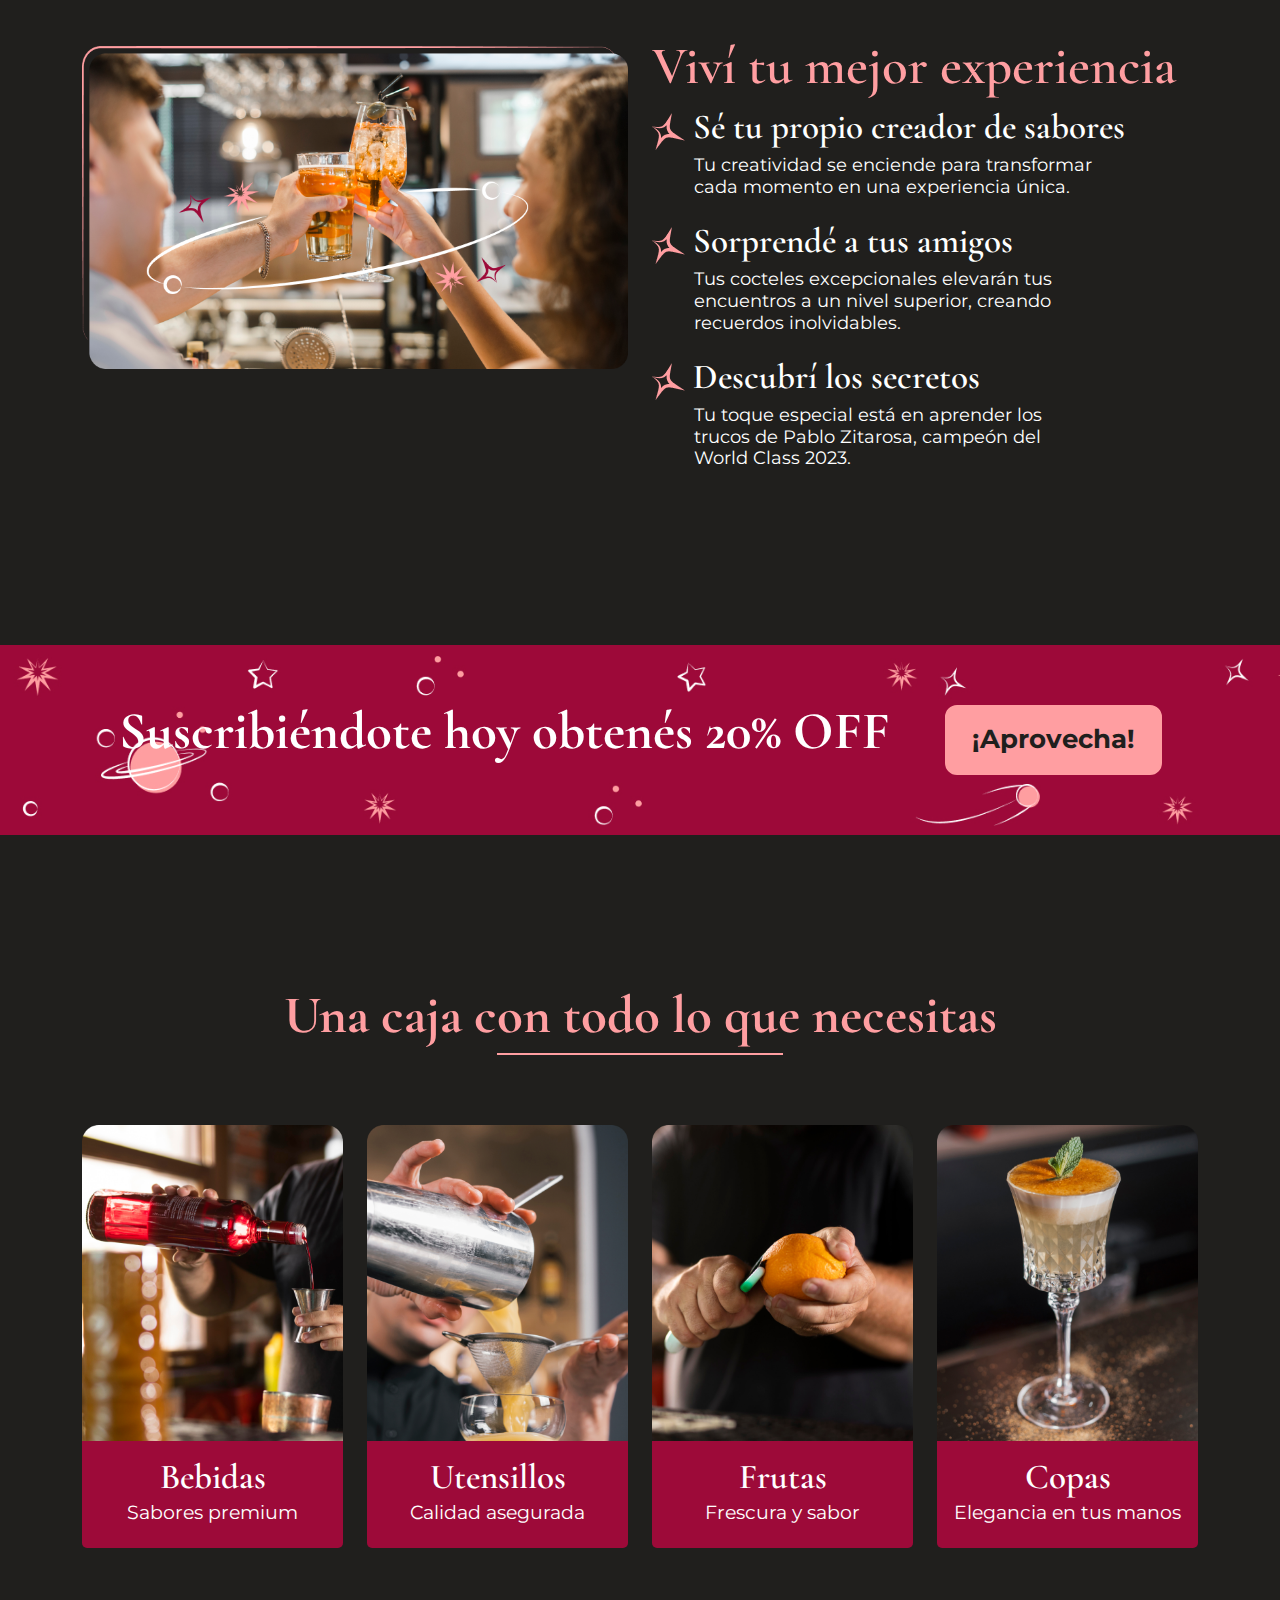
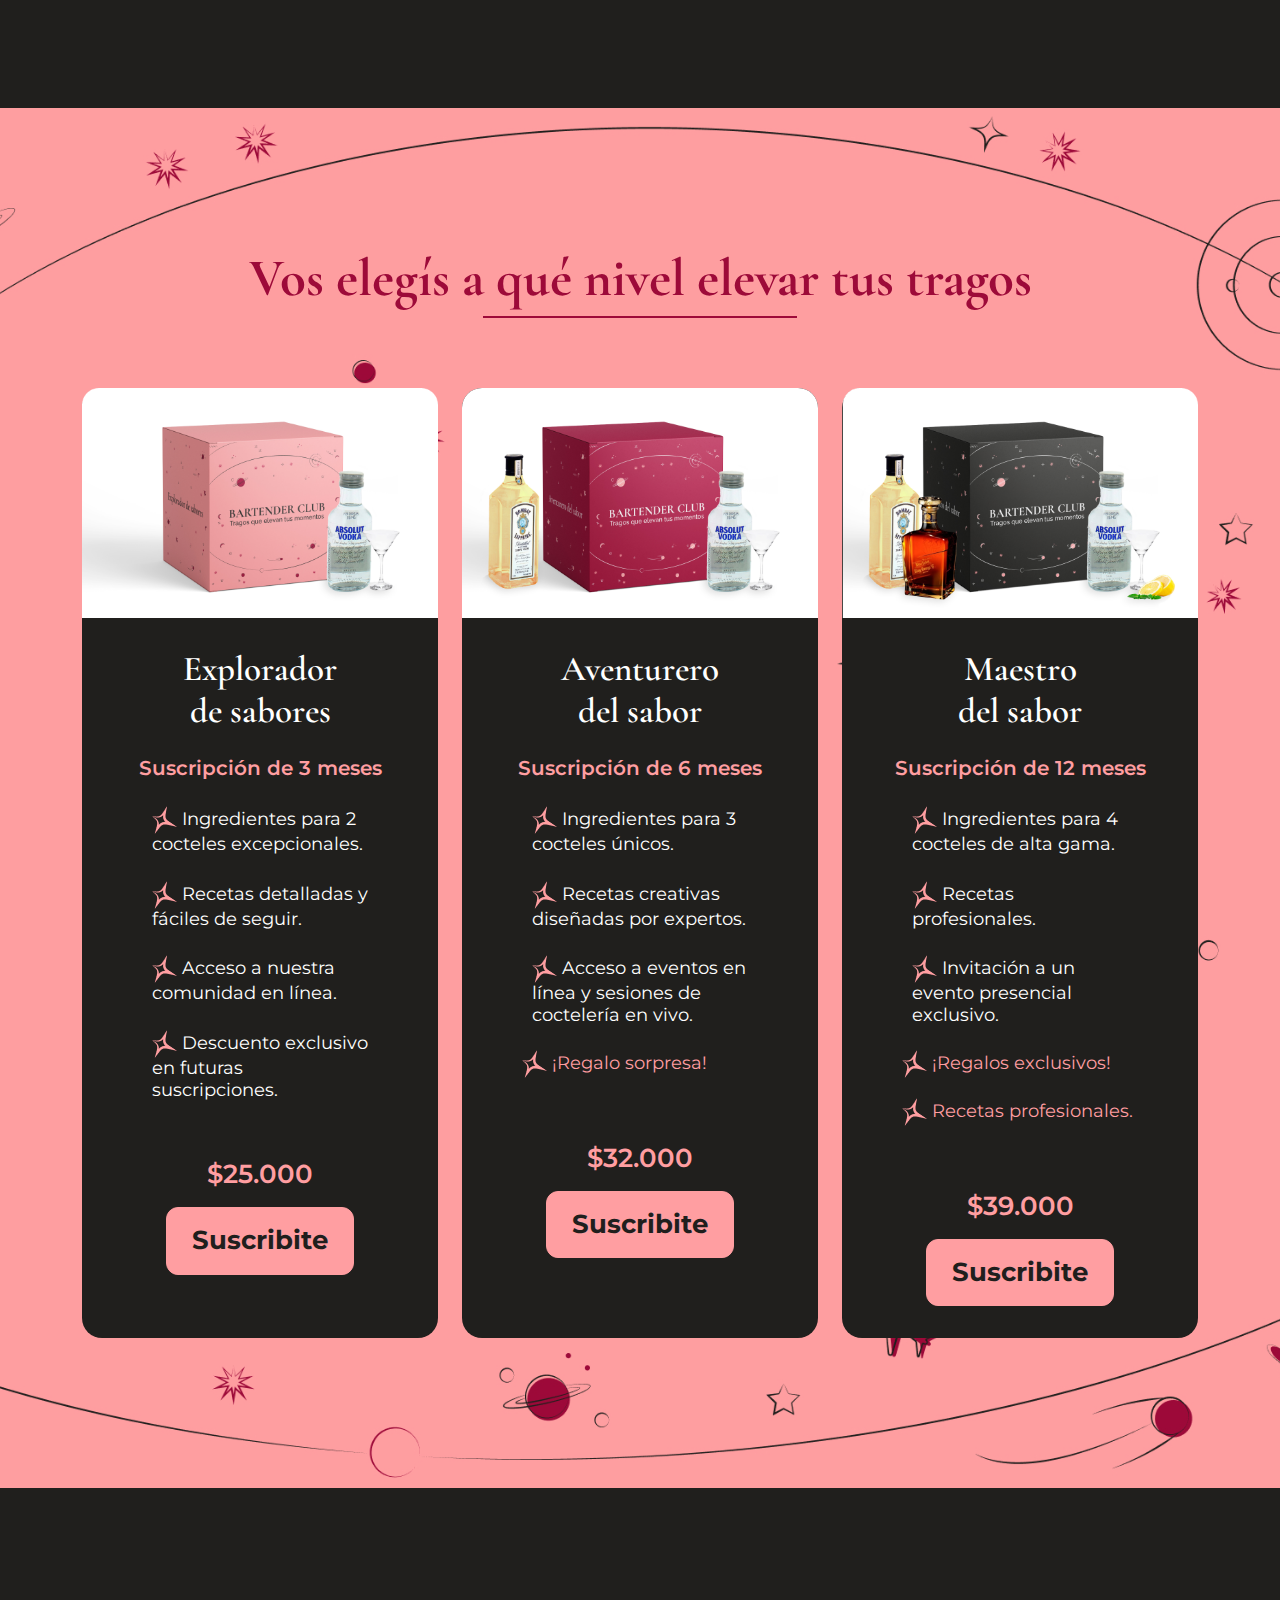
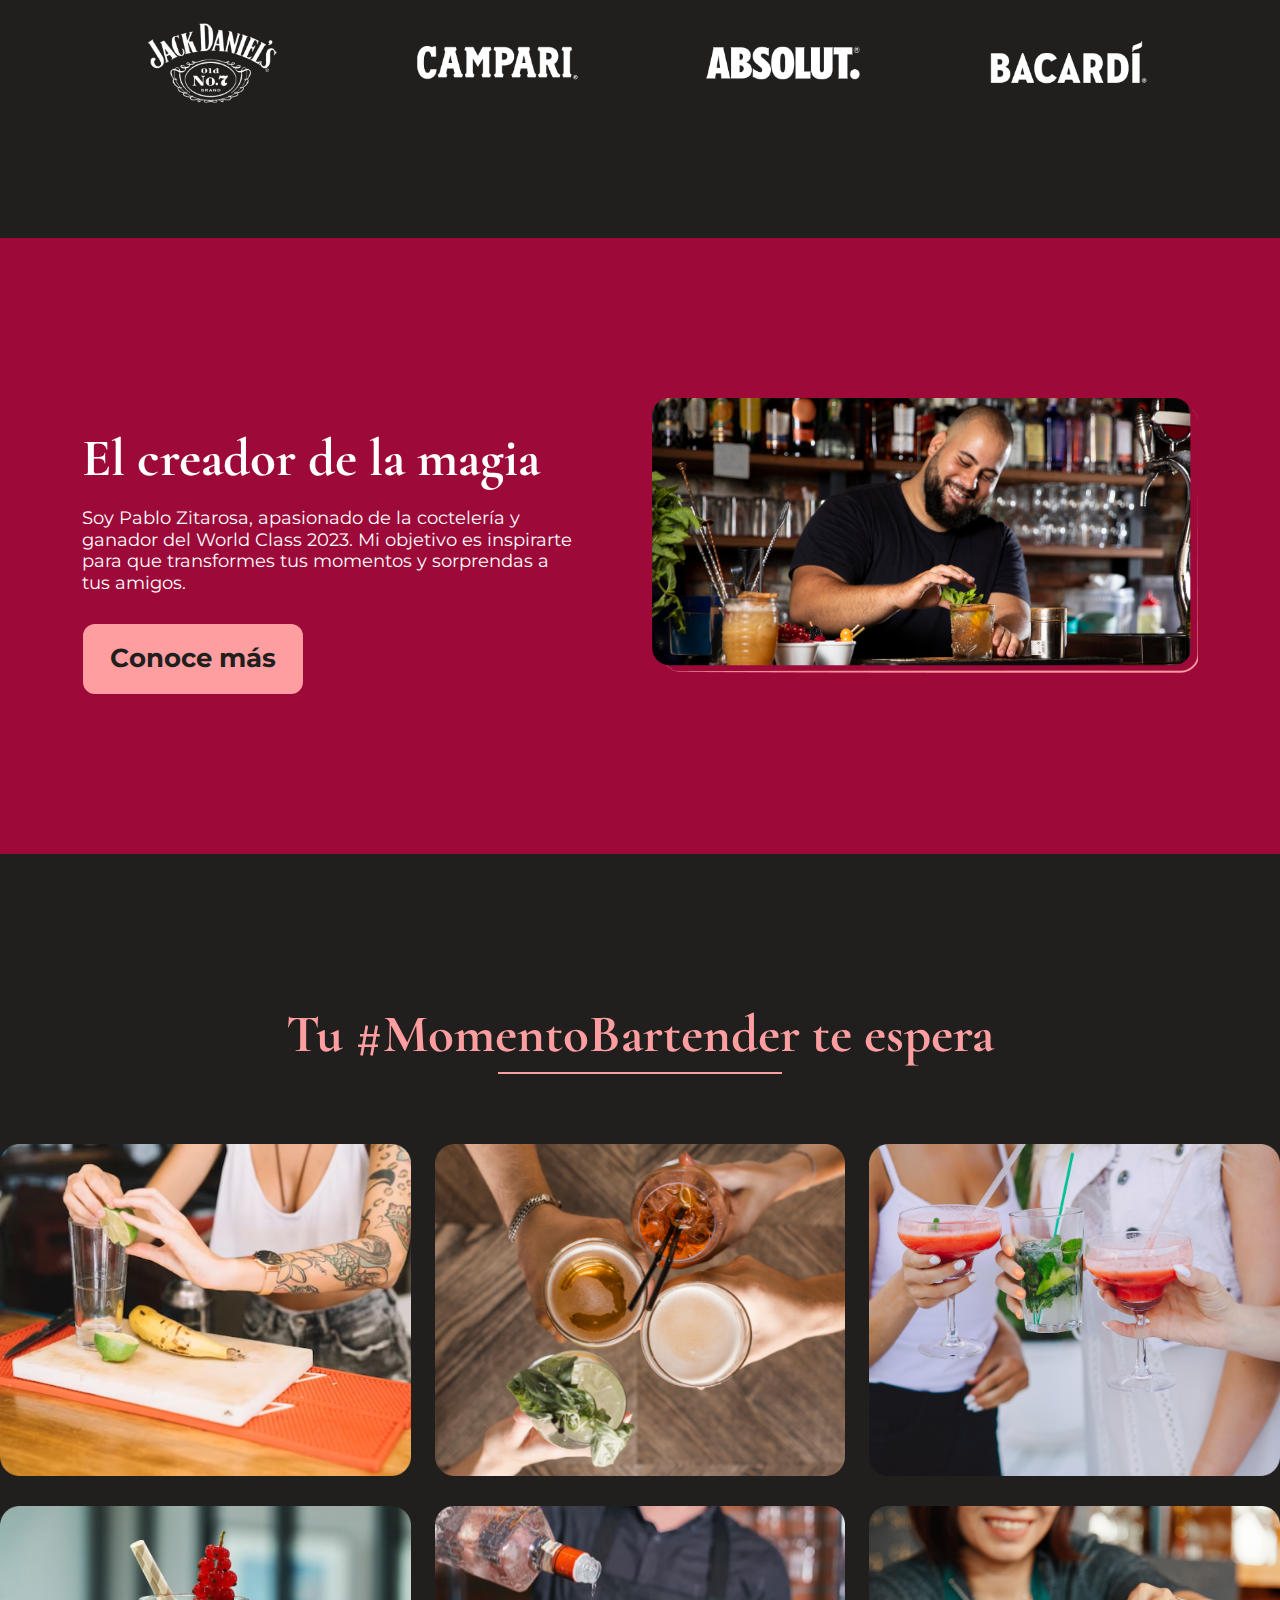
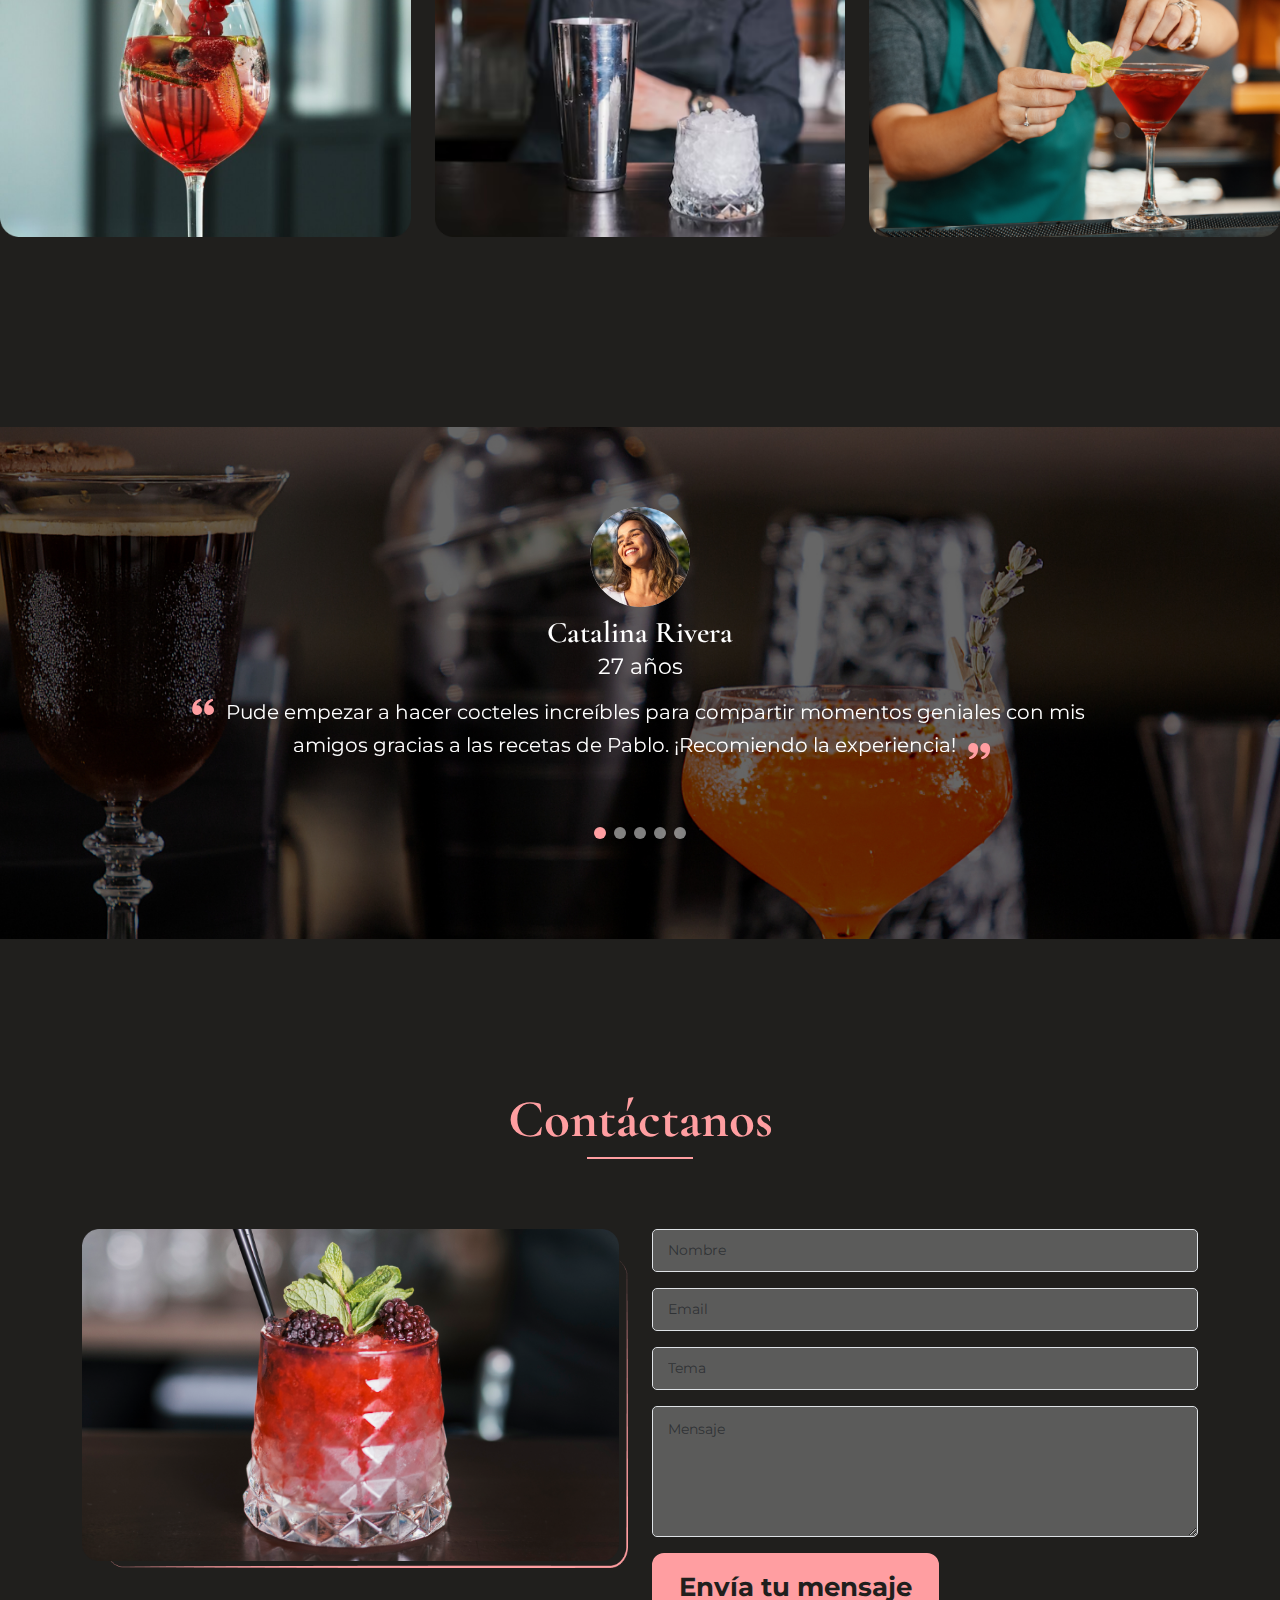
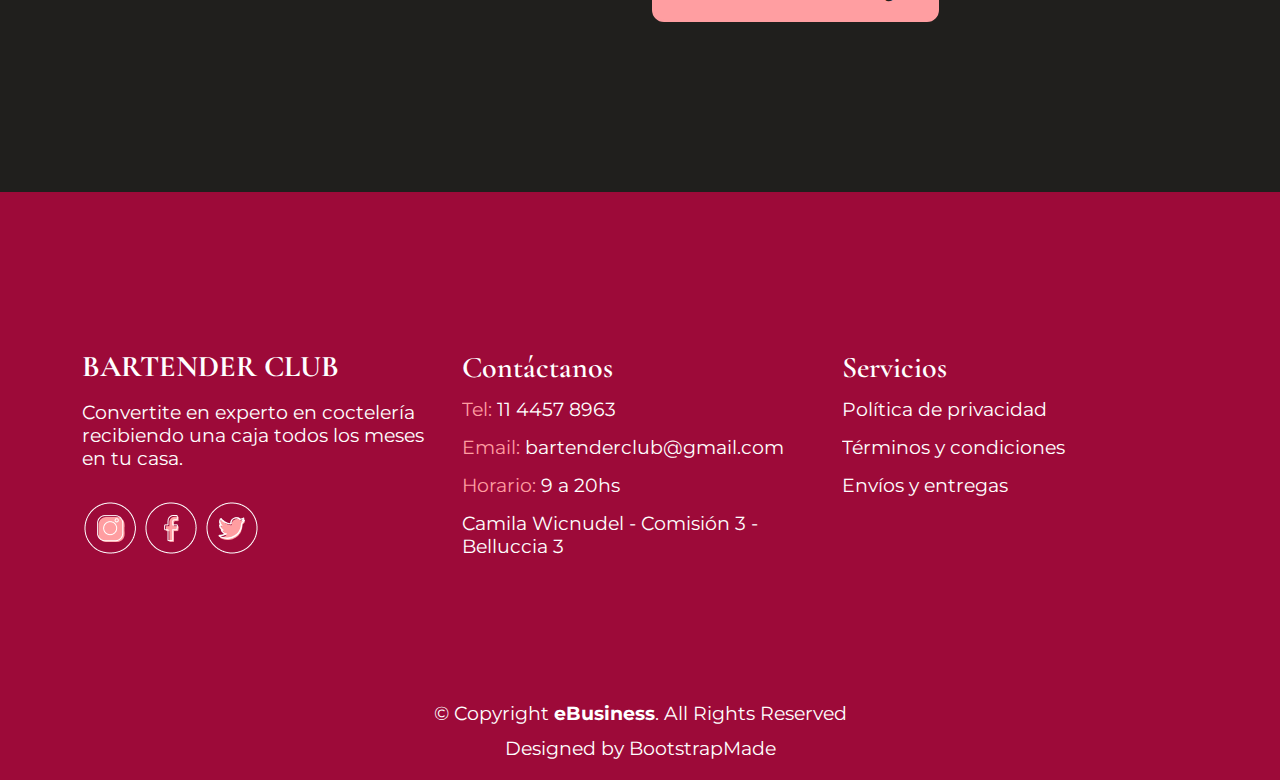
==== commit 91de85ee: "Cambios noche del 27" ====
--- a/index.html
+++ b/index.html
@@ -16,9 +16,7 @@
   <!-- Google Fonts -->
   <link rel="preconnect" href="https://fonts.googleapis.com">
   <link rel="preconnect" href="https://fonts.gstatic.com" crossorigin>
-  <link href="https://fonts.googleapis.com/css2?family=DM+Sans:opsz,wght@9..40,400;9..40,500&family=Libre+Caslon+Text:ital,wght@0,400;0,700;1,400&display=swap" rel="stylesheet">
-
-
+  <link href="https://fonts.googleapis.com/css2?family=Cormorant+Garamond:wght@400;500;600;700&family=Montserrat:wght@400;500;600;700&display=swap" rel="stylesheet">
 
 
   <!-- Vendor CSS Files -->
@@ -51,7 +49,7 @@
     <div class="container d-flex justify-content-between">
 
       <div class="logo">
-        <h1><a href="index.html"><span>Bartender club</a></h1>
+        <h1><a href="index.html"><span>BARTENDER CLUB</a></h1>
         <!-- Uncomment below if you prefer to use an image logo -->
         <!-- <a href="index.html"><img src="assets/img/logo.png" alt="" class="img-fluid"></a>-->
       </div>
@@ -102,7 +100,7 @@
 
         <div class="carousel-inner" role="listbox">
 
-          <div class="carousel-item active" style="background-image: url(assets/img/hero-carousel/backhero.jpg)">
+          <div class="carousel-item active headerImg">
             <div class="carousel-container">
               <div class="container">
                 <h2 class="animate__animated animate__fadeInUp">Tragos que elevan tus momentos</h2>
@@ -451,92 +449,86 @@
       </div>
     </div><!-- End Pricing Section -->
 
-
-    <!-- ======= Testimonials Section ======= -->
-    <div id="testimonials" class="testimonials">
-      <div class="container">
-  
-  
-        <div class="testimonials-slider swiper">
-          <div class="swiper-wrapper">
-  
-  
-            <div class="swiper-slide">
-              <div class="testimonial-item">
-                <img src="assets/img/testimonials/testimonial1.png" class="testimonial-img" alt="">
-                <h3>Catalina Rivera</h3>
-                <h4>27 años</h4>
-                <p>
-                  <i class="bx bxs-quote-alt-left quote-icon-left"></i>
-                  Pude empezar a hacer cocteles increíbles para compartir momentos geniales con  mis amigos gracias a las recetas de Pablo. ¡Recomiendo la experiencia! <i class="bx bxs-quote-alt-right quote-icon-right"></i>
-                </p>
-              </div>
-            </div><!-- End testimonial item -->
-  
-  
-            <div class="swiper-slide">
-              <div class="testimonial-item">
-                <img src="assets/img/testimonials/test2.png" class="testimonial-img" alt="">
-                <h3>Marcos Silvestre</h3>
-                <h4>23 años</h4>
-                <p>
-                  <i class="bx bxs-quote-alt-left quote-icon-left"></i>
-                  ¡Increíble experiencia! Los cocteles de Bartender Club transformaron nuestro encuentro en una fiesta inolvidable. ¡Altamente recomendado! <i class="bx bxs-quote-alt-right quote-icon-right"></i>
-                </p>
-              </div>
-            </div><!-- End testimonial item -->
-  
-  
-            <div class="swiper-slide">
-              <div class="testimonial-item">
-                <img src="assets/img/testimonials/test3.png" class="testimonial-img" alt="">
-                <h3>Laura Cortez</h3>
-                <h4>25 años</h4>
-                <p>
-                  <i class="bx bxs-quote-alt-left quote-icon-left"></i>
-                  Una experiencia espectacular. Cada caja es una sorpresa de sabores y creatividad. Gracias a Bartender Club, ahora soy el rey de los cocteles en mis reuniones. ¡No puedo esperar para la próxima entrega! <i class="bx bxs-quote-alt-right quote-icon-right"></i>
-            
+<!-- ======= Marcas ======= -->
+<div id="marcas" class="marcas-area">
+  <div class="container">
+    <div class="row">
+      <div class="col-md-12 col-sm-12 col-xs-12">
+      </div>
+    </div>
+    <div class="row">
+      <div class="col-md-3 col-sm-3 col-xs-12">
+        <div class="single-team-member">
+          <div class="team-img">
+            <a href="#">
+              <img src="assets/img/marcas/marca1.png" alt="">
+            </a>
+            <div class="team-social-icon text-center">
+              <ul>
+                
+              </ul>
+            </div>
+          </div>
+         
+        </div>
+      </div>
+     <!--   End column -->
+       <div class="col-md-3 col-sm-3 col-xs-12">
+        <div class="single-team-member">
+          <div class="team-img">
+            <a href="#">
+              <img src="assets/img/marcas/marca2.png" alt="">
+            </a>
+            <div class="team-social-icon text-center">
+              <ul>
+              
+              </ul>
+            </div>
+          </div>
+          
+        </div>
+      </div> 
+     <!--   End column -->
+      <div class="col-md-3 col-sm-3 col-xs-12">
+        <div class="single-team-member">
+          <div class="team-img">
+            <a href="#">
+              <img src="assets/img/marcas/marca3.png" alt="">
+            </a>
+            <div class="team-social-icon text-center">
+              <ul>
                
-                </p>
-              </div>
-            </div><!-- End testimonial item -->
-  
-  
-            <div class="swiper-slide">
-              <div class="testimonial-item">
-                <img src="assets/img/testimonials/test4.png" class="testimonial-img" alt="">
-                <h3>Lucas Brandoni</h3>
-                <h4>29 años</h4>
-                <p>
-                  <i class="bx bxs-quote-alt-left quote-icon-left"></i>
-                  Bartender Club me transformó de novato a maestro de coctelería en poco tiempo. Cada caja es una nueva aventura llena de sorpresas deliciosas. Mis amigos están impresionados. Gracias!! <i class="bx bxs-quote-alt-right quote-icon-right"></i>
-                </p>
-              </div>
-            </div><!-- End testimonial item -->
-  
-  
-            <div class="swiper-slide">
-              <div class="testimonial-item">
-                <img src="assets/img/testimonials/test5.png" class="testimonial-img" alt="">
-                <h3>Nicolas Martin</h3>
-                <h4>24 años</h4>
-                <p>
-                  <i class="bx bxs-quote-alt-left quote-icon-left"></i>
-                  Me convertí en el anfitrión de las reuniones con amigos. La calidad de los ingredientes es excepcional y las recetas, simplemente únicas.  <i class="bx bxs-quote-alt-right quote-icon-right"></i>
-                </p>
-              </div>
-            </div><!-- End testimonial item -->
-  
-  
-          </div>
-          <div class="swiper-pagination"></div>
-        </div>
-  
-  
-      </div>
-    </div><!-- End Testimonials Section -->
+              </ul>
+            </div>
+          </div>
+          
+        </div>
+      </div>
+   <!--   End column -->
+      <div class="col-md-3 col-sm-3 col-xs-12">
+        <div class="single-team-member">
+          <div class="team-img">
+            <a href="#">
+              <img src="assets/img/marcas/marca4.png" alt="">
+            </a>
+            <div class="team-social-icon text-center">
+              <ul>
+               
+              </ul>
+            </div>
+          </div>
+          
+        </div>
+      </div>
+   <!--   End column -->
+    </div>
+  </div>
+</div>
+<!-- End Team Section -->
+
     
-   <!-- ======= Rviews Section ======= -->
+    
+   <!-- ======= Rviews Section ======= 
    <div class="reviews-area">
     <div class="row g-0">
       <div class="col-lg-6">
@@ -590,121 +582,37 @@
   </div><!-- End About Section 2 -->
   
   
-   <!-- ======= Marcas ======= -->
-   <div id="marcas" class="marcas-area">
-    <div class="container">
-      <div class="row">
-        <div class="col-md-12 col-sm-12 col-xs-12">
-        </div>
-      </div>
-      <div class="row">
-        <div class="col-md-3 col-sm-3 col-xs-12">
-          <div class="single-team-member">
-            <div class="team-img">
-              <a href="#">
-                <img src="assets/img/marcas/marca1.png" alt="">
-              </a>
-              <div class="team-social-icon text-center">
-                <ul>
-                  
-                </ul>
-              </div>
-            </div>
-           
-          </div>
-        </div>
-       <!--   End column -->
-         <div class="col-md-3 col-sm-3 col-xs-12">
-          <div class="single-team-member">
-            <div class="team-img">
-              <a href="#">
-                <img src="assets/img/marcas/marca2.png" alt="">
-              </a>
-              <div class="team-social-icon text-center">
-                <ul>
-                
-                </ul>
-              </div>
-            </div>
-            
-          </div>
-        </div> 
-       <!--   End column -->
-        <div class="col-md-3 col-sm-3 col-xs-12">
-          <div class="single-team-member">
-            <div class="team-img">
-              <a href="#">
-                <img src="assets/img/marcas/marca3.png" alt="">
-              </a>
-              <div class="team-social-icon text-center">
-                <ul>
-                 
-                </ul>
-              </div>
-            </div>
-            
-          </div>
-        </div>
-     <!--   End column -->
-        <div class="col-md-3 col-sm-3 col-xs-12">
-          <div class="single-team-member">
-            <div class="team-img">
-              <a href="#">
-                <img src="assets/img/marcas/marca4.png" alt="">
-              </a>
-              <div class="team-social-icon text-center">
-                <ul>
-                 
-                </ul>
-              </div>
-            </div>
-            
-          </div>
-        </div>
-     <!--   End column -->
-      </div>
-    </div>
-  </div>
-  <!-- End Team Section -->
-  
+   
     
 
-    <!-- ======= Portfolio Section ======= 
+    <!-- ======= Portfolio Section ======= -->
     <div id="portfolio" class="portfolio-area area-padding fix">
       <div class="container">
         <div class="row">
           <div class="col-lg-12 col-md-12 col-sm-12 col-xs-12">
             <div class="section-headline text-center">
-              <h2>MARIDAJES QUE ENAMORAN</h2>
+              <h2>Tu #MomentoBartender te espera</h2>
             </div>
           </div>
         </div>
         <div class="row wesome-project-1 fix">
           <!-- Start Portfolio -page -->
-         <!-- <div class="col-lg-12 col-md-12 col-sm-12 col-xs-12">
-            <ul id="portfolio-flters">
-              <li data-filter="*" class="filter-active">All</li>
-              <li data-filter=".filter-app">App</li>
-              <li data-filter=".filter-card">Card</li>
-              <li data-filter=".filter-web">Web</li>
-            </ul>
+         <!-- <div class="col-lg-12 col-md-12 col-sm-12 col-xs-12">-->
+           
              
           </div>
         </div>
 
         <div class="row awesome-project-content portfolio-container">
 
-          <!-- portfolio-item start 
+          <!-- portfolio-item start -->
           <div class="col-md-4 col-sm-4 col-xs-12 portfolio-item filter-app portfolio-item">
             <div class="single-awesome-project">
               <div class="awesome-img">
-                <a href="#"><img src="assets/img/portfolio/Rectangle 161.png" alt="" /></a>
+                <a href="#"><img src="assets/img/portfolio/p1.png" alt="" /></a>
                 <div class="add-actions text-center">
                   <div class="project-dec">
-                    <a class="portfolio-lightbox" data-gallery="myGallery" href="assets/img/portfolio/Rectangle 161.png">
-                      <h4>Nombre trago</h4>
-                      <span>Nombre comida</span>
-                    </a>
+                   
                   </div>
                 </div>
               </div>
@@ -712,71 +620,59 @@
           </div>
           <!-- portfolio-item end -->
 
-          <!-- portfolio-item start 
+          <!-- portfolio-item start -->
           <div class="col-md-4 col-sm-4 col-xs-12 portfolio-item filter-web">
             <div class="single-awesome-project">
               <div class="awesome-img">
-                <a href="#"><img src="assets/img/portfolio/Rectangle 160.png" alt="" /></a>
+                <a href="#"><img src="assets/img/portfolio/p2.png" alt="" /></a>
                 <div class="add-actions text-center">
                   <div class="project-dec">
-                    <a class="portfolio-lightbox" data-gallery="myGallery" href="assets/img/portfolio/Rectangle 160.png">
-                      <h4>Nombre trago</h4>
-                      <span>Nombre comida</span>
-                    </a>
+                   
                   </div>
                 </div>
               </div>
             </div>
           </div>
-          <!-- portfolio-item end 
-
-          <!-- portfolio-item start 
+          <!-- portfolio-item end -->
+
+          <!-- portfolio-item start -->
           <div class="col-md-4 col-sm-4 col-xs-12 portfolio-item filter-card">
             <div class="single-awesome-project">
               <div class="awesome-img">
-                <a href="#"><img src="assets/img/portfolio/Rectangle 152.png" alt="" /></a>
+                <a href="#"><img src="assets/img/portfolio/p3.png" alt="" /></a>
                 <div class="add-actions text-center">
                   <div class="project-dec">
-                    <a class="portfolio-lightbox" data-gallery="myGallery" href="assets/img/portfolio/Rectangle 152.png">
-                      <h4>Nombre trago</h4>
-                      <span>Nombre comida</span>
-                    </a>
+                    
                   </div>
                 </div>
               </div>
             </div>
           </div>
-          <!-- portfolio-item end 
-
-          <!-- portfolio-item start 
+          <!-- portfolio-item end -->
+
+          <!-- portfolio-item start -->
           <div class="col-md-4 col-sm-4 col-xs-12 portfolio-item filter-web">
             <div class="single-awesome-project">
               <div class="awesome-img">
-                <a href="#"><img src="assets/img/portfolio/Rectangle 156.png" alt="" /></a>
+                <a href="#"><img src="assets/img/portfolio/p4.png" alt="" /></a>
                 <div class="add-actions text-center">
                   <div class="project-dec">
-                    <a class="portfolio-lightbox" data-gallery="myGallery" href="assets/img/portfolio/Rectangle 156.png">
-                      <h4>Nombre trago</h4>
-                      <span>Nombre comida</span>
-                    </a>
+                   
                   </div>
                 </div>
               </div>
             </div>
           </div>
-          <!-- portfolio-item end 
-
-          <!-- portfolio-item start 
+          <!-- portfolio-item end -->
+
+          <!-- portfolio-item start -->
           <div class="col-md-4 col-sm-4 col-xs-12 portfolio-item filter-app">
             <div class="single-awesome-project">
               <div class="awesome-img">
-                <a href="#"><img src="assets/img/portfolio/Rectangle 157.png" alt="" /></a>
+                <a href="#"><img src="assets/img/portfolio/p5.png" alt="" /></a>
                 <div class="add-actions text-center text-center">
                   <div class="project-dec">
-                    <a class="portfolio-lightbox" data-gallery="myGallery" href="assets/img/portfolio/Rectangle 157.png">
-                      <h4>Nombre trago</h4>
-                      <span>Nombre comida</span>
-                    </a>
+                    
                   </div>
                 </div>
               </div>
@@ -784,17 +680,14 @@
           </div>
           <!-- portfolio-item end -->
 
-          <!-- portfolio-item start 
+          <!-- portfolio-item start -->
           <div class="col-md-4 col-sm-4 col-xs-12 portfolio-item filter-web">
             <div class="single-awesome-project">
               <div class="awesome-img">
-                <a href="#"><img src="assets/img/portfolio/Rectangle 149.png" alt="" /></a>
+                <a href="#"><img src="assets/img/portfolio/p6.png" alt="" /></a>
                 <div class="add-actions text-center">
                   <div class="project-dec">
-                    <a class="portfolio-lightbox" data-gallery="myGallery" href="assets/img/portfolio/Rectangle 149.png">
-                      <h4>Nombre trago</h4>
-                      <span>Nombre comida</span>
-                    </a>
+                    
                   </div>
                 </div>
               </div>
@@ -923,7 +816,89 @@
       </div>
     </div><!-- End Blog Section -->
 
-   
+   <!-- ======= Testimonials Section ======= -->
+   <div id="testimonials" class="testimonials">
+    <div class="container">
+
+
+      <div class="testimonials-slider swiper">
+        <div class="swiper-wrapper">
+
+
+          <div class="swiper-slide">
+            <div class="testimonial-item">
+              <img src="assets/img/testimonials/testimonial1.png" class="testimonial-img" alt="">
+              <h3>Catalina Rivera</h3>
+              <h4>27 años</h4>
+              <p>
+                <i class="bx bxs-quote-alt-left quote-icon-left"></i>
+                Pude empezar a hacer cocteles increíbles para compartir momentos geniales con  mis amigos gracias a las recetas de Pablo. ¡Recomiendo la experiencia! <i class="bx bxs-quote-alt-right quote-icon-right"></i>
+              </p>
+            </div>
+          </div><!-- End testimonial item -->
+
+
+          <div class="swiper-slide">
+            <div class="testimonial-item">
+              <img src="assets/img/testimonials/test2.png" class="testimonial-img" alt="">
+              <h3>Marcos Silvestre</h3>
+              <h4>23 años</h4>
+              <p>
+                <i class="bx bxs-quote-alt-left quote-icon-left"></i>
+                ¡Increíble experiencia! Los cocteles de Bartender Club transformaron nuestro encuentro en una fiesta inolvidable. ¡Altamente recomendado! <i class="bx bxs-quote-alt-right quote-icon-right"></i>
+              </p>
+            </div>
+          </div><!-- End testimonial item -->
+
+
+          <div class="swiper-slide">
+            <div class="testimonial-item">
+              <img src="assets/img/testimonials/test3.png" class="testimonial-img" alt="">
+              <h3>Laura Cortez</h3>
+              <h4>25 años</h4>
+              <p>
+                <i class="bx bxs-quote-alt-left quote-icon-left"></i>
+                Una experiencia espectacular. Cada caja es una sorpresa de sabores y creatividad. Gracias a Bartender Club, ahora soy el rey de los cocteles en mis reuniones. ¡No puedo esperar para la próxima entrega! <i class="bx bxs-quote-alt-right quote-icon-right"></i>
+          
+             
+              </p>
+            </div>
+          </div><!-- End testimonial item -->
+
+
+          <div class="swiper-slide">
+            <div class="testimonial-item">
+              <img src="assets/img/testimonials/test4.png" class="testimonial-img" alt="">
+              <h3>Lucas Brandoni</h3>
+              <h4>29 años</h4>
+              <p>
+                <i class="bx bxs-quote-alt-left quote-icon-left"></i>
+                Bartender Club me transformó de novato a maestro de coctelería en poco tiempo. Cada caja es una nueva aventura llena de sorpresas deliciosas. Mis amigos están impresionados. Gracias!! <i class="bx bxs-quote-alt-right quote-icon-right"></i>
+              </p>
+            </div>
+          </div><!-- End testimonial item -->
+
+
+          <div class="swiper-slide">
+            <div class="testimonial-item">
+              <img src="assets/img/testimonials/test5.png" class="testimonial-img" alt="">
+              <h3>Nicolas Martin</h3>
+              <h4>24 años</h4>
+              <p>
+                <i class="bx bxs-quote-alt-left quote-icon-left"></i>
+                Me convertí en el anfitrión de las reuniones con amigos. La calidad de los ingredientes es excepcional y las recetas, simplemente únicas.  <i class="bx bxs-quote-alt-right quote-icon-right"></i>
+              </p>
+            </div>
+          </div><!-- End testimonial item -->
+
+
+        </div>
+        <div class="swiper-pagination"></div>
+      </div>
+
+
+    </div>
+  </div><!-- End Testimonials Section -->
 
     <!-- ======= Contact Section ======= -->
     <div id="contact" class="contact-area">
@@ -1027,10 +1002,10 @@
             <div class="footer-content">
               <div class="footer-head">
                 <div class="footer-logo">
-                  <h2>Bartender Club</h2>
-                </div>
-
-                <p>Una selección de paquetes  diseñados por expertos para llevar lo mejor a tu casa.</p>
+                  <h2>BARTENDER CLUB</h2>
+                </div>
+
+                <p>Convertite en experto en coctelería recibiendo una caja todos los meses en tu casa.</p>
                 <div class="footer-icons">
                   <ul>
                     <li>
@@ -1043,7 +1018,7 @@
                       <img src="assets/img/twitter.png" alt="">
                     </li>
                    
-                    <p>Camila Wicnudel - Comisión 3 - Belluccia 3</p>
+                   
                   </ul>
                 </div>
               </div>
@@ -1053,15 +1028,16 @@
           <div class="col-md-4">
             <div class="footer-content">
               <div class="footer-head">
-                <h3>¿Por qué elegirnos?</h3>
-                <p>
-                  Ser el creador de sabores; Sorprender a tus amigos; Acceder a los secretos de Pablo Zitarosa.
-                </p>
+
+                
+                <h3>Contáctanos</h3>
+                
                 <div class="footer-contacts">
                   <p><span>Tel: </span>11 4457 8963</p>
                   <p><span>Email:</span> bartenderclub@gmail.com</p>
                   <p><span>Horario:</span> 9 a 20hs</p>
                 </div>
+                <p>Camila Wicnudel - Comisión 3 - Belluccia 3</p>
               </div>
             </div>
           </div>
@@ -1069,16 +1045,16 @@
           <div class="col-md-4">
             <div class="footer-content">
               <div class="footer-head">
-                <h3>Seguinos en Instagram</h3>
-                <div class="flicker-img">
-                  <a href="#"><img src="assets/img/portfolio/footer1.png" alt=""></a>
-                  <a href="#"><img src="assets/img/portfolio/footer2.png" alt=""></a>
-                  <a href="#"><img src="assets/img/portfolio/footer3.png" alt=""></a>
-                  <a href="#"><img src="assets/img/portfolio/footer4.png" alt=""></a>
-                  <a href="#"><img src="assets/img/portfolio/footer5.png" alt=""></a>
-                  <a href="#"><img src="assets/img/portfolio/Footer6.png" alt=""></a>
-                </div>
-              </div>
+                <h3>Servicios</h3>
+                
+                <div class="footer-contacts">
+                  <p>Política de privacidad</p>
+                  <p>Términos y condiciones</p>
+                  <p>Envíos y entregas</p>
+                </div>
+                
+              </div>
+
             </div>
           </div>
         </div>
--- a/assets/css/style.css
+++ b/assets/css/style.css
@@ -44,8 +44,8 @@
 }
 
 img {
-  max-width: 100%;
-  height: auto;
+  max-width: 100%; /* Ajusta el tamaño máximo de las imágenes */
+  height: auto; /* Mantiene la proporción de la imagen */
 }
 
 .fix {
@@ -58,26 +58,33 @@
 }
 
 h1,
-h2,
+h2
+{
+  font-family: 'Cormorant Garamond', serif;
+  margin: 0 0 15px;
+  color: #FF9EA1;
+  font-weight: 700;
+}
+
 h3,
 h6 {
-  font-family: 'Libre Caslon Text', serif;
+  font-family: 'Cormorant Garamond', serif;
+  margin: 0 0 15px;
+  color: #FF9EA1;
+  font-weight: 600;
+}
+
+
+h4,
+h5 {
+  font-family:  'Montserrat', sans-serif;
   margin: 0 0 15px;
   color: #FF9EA1;
   font-weight: 400;
 }
 
-
-h4,
-h5 {
-  font-family:  'DM Sans', sans-serif;
-  margin: 0 0 15px;
-  color: #FF9EA1;
-  font-weight: 400;
-}
-
 h7 {
-  font-family: 'Libre Caslon Text', serif;
+  font-family: 'Cormorant Garamond', serif;
   margin: 0 0 15px;
   color: #ffffff;
   font-weight: 400;
@@ -89,13 +96,14 @@
 }
 
 h2 {
-  font-size: 48px;
+  font-size: 55px;
   line-height: 40px;
   font-weight: 400;
   color: #FF9EA1; 
 }
 
 
+
 h3 {
   font-size: 30px;
   line-height: 32px;
@@ -137,14 +145,16 @@
 }
 
 body {
-  background: #fff none repeat scroll 0 0;
+  background: #fff; /* Quita el none repeat scroll 0 0 si no es necesario */
   color: #444;
-  font-family: 'DM Sans', sans-serif;
-  font-size: 20px;
+  font-family: 'Montserrat', sans-serif;
+  font-size: 19px;
   text-align: left;
   overflow-x: hidden;
-  line-height: 22px;
+  line-height: 1.6; /* Ajusta el line-height según tu diseño */
   font-weight: 400;
+  margin: 0; /* Asegura que no haya márgenes predeterminados */
+  overflow-x: hidden;
 }
 
 /*--------------------------------------------------------------
@@ -158,11 +168,14 @@
   bottom: 15px;
   z-index: 996;
   background: #9D0A39;
-  width: 40px;
   height: 40px;
   transition: all 0.4s;
   color: #fff;
-}
+    /* Resto de tus estilos ... */
+    width: 40px; /* Ajusta el ancho del botón */
+    margin-right: 10px; /* Ajusta el margen derecho para evitar desbordamiento */
+  }
+
 
 .back-to-top i {
   font-size: 28px;
@@ -240,11 +253,19 @@
 
 .section-headline h2 {
   display: inline-block;
-  font-size: 43px;
-  font-weight: 600;
+  font-size: 53px;
+  font-weight: 700;
   margin-bottom: 90px;
   position: relative;
-  
+
+}
+
+@media (max-width: 768px) {
+  .section-headline h2 {
+    font-size: 42px;
+   line-height: 1;
+
+  }
 }
 
 .section-headline h2::after {
@@ -262,7 +283,7 @@
 
 .sec-head {
   display: inline-block;
-  font-size: 17px;
+  font-size: 18px;
   font-weight: 600;
   margin-bottom: 0;
   padding: 0 0 10px;
@@ -287,10 +308,10 @@
 
 #header .logo h1 {
   font-size: 30px;
-  margin: 0;
+  margin-top: 15px;
   padding: 0;
   line-height: 1.2;
-  font-weight: 600;
+  font-weight: 700;
 }
 
 #header .logo h1 span {
@@ -373,9 +394,9 @@
   align-items: center;
   justify-content: space-between;
   padding: 10px 0 10px 30px;
-  font-family: 'DM Sans';
-  font-size: 22px;
-  font-weight: 500;
+  font-family: 'Montserrat';
+  font-size: 19px;
+  font-weight: 600;
   color: #fff;
   white-space: nowrap;
   transition: 0.3s;
@@ -492,6 +513,7 @@
   background: rgba(1, 2, 2, 0.9);
   transition: 0.3s;
   z-index: 999;
+  overflow-x: hidden; /* Evita deslizamiento horizontal */
 }
 
 .navbar-mobile .mobile-nav-toggle {
@@ -510,7 +532,8 @@
   padding: 10px 0;
   background-color: #fff;
   overflow-y: auto;
-  transition: 0.3s;
+  transition: 0.3s;max-width: 100vw; /* Establece el ancho máximo a ancho de la ventana */
+  box-sizing: border-box; /* Incluye padding y borde en el ancho máximo */
 }
 
 .navbar-mobile a,
@@ -576,11 +599,16 @@
   position: relative;
 }
 
-@media (max-height: 500px) {
-  #hero {
-    height: 150vh;
-  }
-}
+.carousel-item-active .headerImg {
+background: url(assets/img/hero-carousel/backhero.jpg);
+}
+
+
+@media (max-width: 768px) {
+  .carousel-item-active .headerImg  {
+    background: url(assets/img/hero-carousel/heromobile.jpg)!important; }
+    }
+
 
 #hero .carousel,
 #hero .carousel-inner,
@@ -620,9 +648,9 @@
   color: #fff;
   width: 50%;
   margin-bottom: 20px;
-  font-size: 60px;
+  font-size: 78px;
   margin: 10px;
-  font-weight: 600;
+  font-weight: 700;
   line-height: 70px; /* 100% */
   
   
@@ -630,15 +658,15 @@
 
 @media (max-width: 768px) {
   #hero h2 {
-    font-size: 45px;
+    font-size: 60px;
     width: 100%;
-    line-height: 1.2;
+    line-height: 0.9;
   }
 }
 
 #hero p {
   width: 30%;
-  font-size: 28px;
+  font-size: 26px;
   line-height: 1.2;
   margin: 10px;
   color: #fff;
@@ -652,7 +680,7 @@
 
 @media (max-width: 768px) {
   #hero p {
-    font-size: 19px;
+    font-size: 18px;
     line-height: 1.2;
     width: 100%;
   }
@@ -713,12 +741,12 @@
 }
 
 #hero .btn-get-started {
- font-family: 'DM Sans';
-  font-weight: 500;
-  font-size: 28px;
+ font-family: 'Montserrat';
+  font-weight: 700;
+  font-size: 26px;
   letter-spacing: 1px;
   display: inline-block;
-  padding: 18px 30px;
+  padding: 12px 25px;
   border-radius: 12px;
   transition: 0.5s;
   margin: 10px;
@@ -740,7 +768,7 @@
 }
 
 /*--------------------------------------------------------------
-# About
+# About1
 --------------------------------------------------------------*/
 .about-area {
   background-color: #201F1D;
@@ -756,41 +784,54 @@
 .single-well ul li {
   color: #ffffff;
   display: block;
-  padding: 5px 0;
-  font-size: 30px;
-  font-family: 'Libre Caslon Text', serif; 
+  padding: 0px 0;
+  font-size: 35px;
+  font-family: 'Cormorant Garamond', serif; 
   font-weight: 600;
-
+  width: 90%;
+  margin-bottom: 0px;
+
+}
+
+@media (max-width: 768px) {
+  .single-well ul li    {
+    font-size: 32px;
+    width: 100%;
+    line-height: 1;
+  }
 }
 
 .single-well ul li i {
   color: #ffffff;
   margin-right: 5px;
   font-size: 35px;
-}
-
-@media (max-width: 768px) {
-  #about ul li   {
-    font-size: 24px;
-    width: 100%;
+  width: 90%;
+  margin-bottom: 0px;
+}
+
+@media (max-width: 768px) {
+  .single-well ul li i   {
+    font-size: 32px;
+    width: 80%;
     line-height: 1.2;
   }
 }
 
 .single-well p {
   color: #fff;
-  font-family: 'DM Sans' ;
-  font-size: 19px;
+  font-family: 'Montserrat' ;
+  font-size: 18px;
   line-height: 1.2;
-  width: 80%;
+  width: 77%;
   font-weight: 400;
-
+  margin-right: 5px;
+  margin-left: 42px;
 }
 
 @media (max-width: 768px) {
   #about p {
-    font-size: 19px;
-    width: 100%;
+    font-size: 17px;
+    width: 90%;
     line-height: 1.2;
   }
 }
@@ -801,16 +842,14 @@
   color: #201F1D;
   display: inline-block;
   font-size: 24px;
-  font-weight: 600;
+  font-weight: 700;
   margin-left: 40px;
-  padding: 15px 35px;
+  padding: 12px 25px;
   text-decoration: none;
   border-radius: 12px;
 }
 
 
-
-
 .single-services>h4 {
   color: #FF9EA1;
 }
@@ -819,17 +858,17 @@
 
 .single-well > h2 {
   color: #FF9EA1;
-  font-family: 'Libre Caslon Text', serif; ;
-  font-size: 43px;
+  font-family: 'Cormorant Garamond', serif; ;
+  font-size: 53px;
   font-weight: 600;
-  margin-bottom: 20px;
-}
-
-@media (max-width: 768px) {
-  #about h2 {
-    font-size: 30px;
-    width: 100%;
-    line-height: 1.2;
+  margin-bottom: 13px;
+}
+
+@media (max-width: 768px) {
+  .single-well > h2 {
+    font-size: 42px;
+    line-height: 1;
+    width: 80%;
   }
 }
 
@@ -837,9 +876,9 @@
 # About2
 --------------------------------------------------------------*/
 .about-area2 {
-  background-color: #201F1D;
+  background-color: #9D0A39;
   padding-top: 160px;
-  padding-bottom: 100px;
+  padding-bottom: 160px;
 
 }
 
@@ -864,8 +903,8 @@
 
 .single-well2 p {
   color: #fff;
-  font-family: 'DM Sans' ;
-  font-size: 20px;
+  font-family: 'Montserrat' ;
+  font-size: 18px;
   line-height: 1.2;
   width: 90%;
   margin-bottom: 30px;
@@ -873,7 +912,7 @@
 
 @media (max-width: 768px) {
   .single-well2 p{
-    font-size: 19px;
+    font-size: 17px;
    
   }
 }
@@ -883,10 +922,10 @@
   border: 2px solid #FF9EA1;
   color: #201F1D;
   display: inline-block;
-  font-size: 28px;
-  font-weight: 500;
+  font-size: 26px;
+  font-weight: 700;
   margin-left: 1px;
-  padding: 18px 32px;
+  padding: 12px 25px;
   text-decoration: none;
   border-radius: 12px;
 }
@@ -912,9 +951,16 @@
 .single-well2 > h2 {
   margin-top: 40px;
   margin-bottom: 30px;
-  color: #FF9EA1;
-  font-size: 43px;
-  font-weight: 600;
+  color: #fff;
+  font-size: 53px;
+  font-weight: 700;
+}
+
+@media (max-width: 768px) {
+  .single-well2 > h2 {
+    font-size: 30px;
+   margin-top: 10px;
+  }
 }
 
 /*--------------------------------------------------------------
@@ -937,7 +983,7 @@
 
 .section-headline.services-head>h2 {
   margin-bottom: 20px;
-  font-size: 43px;
+  font-size: 53px;
   
 }
 
@@ -954,27 +1000,27 @@
 
 .section-head>h2 {
   color: #FF9EA1;
-  font-size: 30px;
+  font-size: 40px;
 }
 
 @media (max-width: 768px) {
   #services h2 {
-    font-size: 30px;
-    width: 100%;
-    line-height: 1.2;
+    font-size: 42px;
+    width: 80%;
+    line-height: 1;
   }
 }
 
 .single-services>h4 {
   color: #fff;
-  font-size: 30px;
-  font-family: 'Libre Caslon Text', serif; ;
+  font-size: 35px;
+  font-family: 'Cormorant Garamond', serif; ;
   font-weight: 600;
 }
 
 @media (max-width: 768px) {
   #services h4 {
-    font-size: 24px;
+    font-size: 32px;
     width: 100%;
     line-height: 1.2;
     margin-right: 0px;
@@ -987,20 +1033,20 @@
   font-weight: 400;
   line-height: 1.2;
   color: #fff;
-  font-size: 20px;
-  margin-right: 45px;
-  margin-left: 45px;
-  width: 80%;
+  font-size: 18px;
+  margin-right: auto;
+  margin-left: auto;
+  width: 77%;
 
 }
 
 @media (max-width: 768px) {
   #services p {
-    font-size: 19px;
+    font-size: 17px;
     font-weight: 400;
   line-height: 1.2;
   color: #fff;
-  width: 80%;
+  width: 83%;
     line-height: 1.2;
   }
 }
@@ -1013,8 +1059,8 @@
 .marcas-area
 {
   background: #201F1D;
-padding-top: 5px;
-padding-bottom: 5px;
+padding-top: 90px;
+padding-bottom: 90px;
 }
 
 /*--------------------------------------------------------------
@@ -1064,14 +1110,14 @@
 
 .team-left-text h4 {
   color: #fff;
-  font-size: 30px;
-  font-weight: 700;
+  font-size: 35px;
+  font-weight: 600;
 
 }
 
 .team-left-text p {
   color: #fff;
-  font-size: 20px;
+  font-size: 18px;
   line-height: 26px;
 }
 
@@ -1152,17 +1198,7 @@
   display: block;
 }
 
-.team-img>a::after {
-  background: rgba(0, 0, 0, 0.7);
-  bottom: 0;
-  content: "";
-  height: 100%;
-  left: 0;
-  position: absolute;
-  transition: all 0.5s ease 0s;
-  width: 100%;
-  opacity: 0;
-}
+
 
 .team-social-icon {
   left: 50%;
@@ -1211,27 +1247,28 @@
 .team-content>h3,
 .team-content>p {
   color: #fff;
-  margin-bottom: 5px;
+  margin-bottom: 0px;
 }
 
 .team-content>h3 {
   display: inline-block;
-  font-family:'Libre Caslon Text', serif ;
-  font-size: 30px;
+  font-family:'Cormorant Garamond', serif ;
+  font-size: 35px;
   font-weight: 600;
 }
 
 
 @media (max-width: 768px) {
   .team-content>h3 {
-    font-size: 24px;
+    font-size: 32px;
+    margin-bottom: 3px;
 
   }
 }
 
 @media (max-width: 768px) {
   .team-content>p {
-    font-size: 19px;
+    font-size: 17px;
 
   }
 }
@@ -1246,8 +1283,8 @@
 
 .head-team h4 {
   display: inline-block;
-  font-family:'Libre Caslon Text', serif ;
-  font-size: 30px;
+  font-family:'Cormorant Garamond', serif ;
+  font-size: 35px;
   font-weight: 600;
   padding-bottom: 10px;
 }
@@ -1280,14 +1317,14 @@
 
 .work-right-text h2 {
   color: #fff;
-  font-size: 43px;
+  font-size: 53px;
   margin-bottom: 20px;
   font-weight: 600;
 }
 
 @media (max-width: 768px) {
   .work-right-text h2 {
-    font-size: 30px;
+    font-size: 42px;
 
   }
 }
@@ -1304,7 +1341,7 @@
 
 @media (max-width: 768px) {
   .work-right-text p {
-    font-size: 19px;
+    font-size: 17px;
     width: 100%;
 
   }
@@ -1313,9 +1350,9 @@
 .work-right-text .sus-btn {
   margin-left: 0;
   margin-top: 15px;
-  font-size: 28px;
-  padding: 18px 32px;
-  font-weight: 500;
+  font-size: 26px;
+  padding: 12px 25px;
+  font-weight: 700;
 }
 
 
@@ -1342,17 +1379,25 @@
 # Portfolio
 --------------------------------------------------------------*/
 .pst-content {
-  padding-left: 10px;
+  padding-left: 50px;
+  padding-bottom: 50px;
 }
 
 .portfolio-area {
-
   background: #201F1D;
-}
+  padding-top: 160px;
+  padding-bottom: 160px;
+}
+
+.portfolio-area .area-padding-fix {
+  padding-left: 50px;
+  padding-bottom: 50px;
+}
+
+
 
 #portfolio-flters {
-  padding: 0;
-  margin: 5px 0 35px 0;
+  margin: 15px 15px 15px 0; /* Ajusta el margen derecho para cada filtro */
   list-style: none;
   text-align: center;
 }
@@ -1421,31 +1466,6 @@
   bottom: 0;
 }
 
-.awesome-img>a::after {
-  background: rgba(0, 0, 0, 0.7) none repeat scroll 0 0;
-  content: "";
-  height: 100%;
-  left: 0;
-  position: absolute;
-  top: 0;
-  width: 100%;
-  opacity: 0;
-  transition: 0.4s;
-}
-
-.add-actions {
-  background: rgba(0, 0, 0, 0.6) none repeat scroll 0 0;
-  bottom: 30px;
-  display: block;
-  height: 100%;
-  left: 0;
-  opacity: 0;
-  overflow: hidden;
-  padding: 10px 15px;
-  position: absolute;
-  transition: all 0.4s ease 0s;
-  width: 100%;
-}
 
 .project-dec {
   display: block;
@@ -1548,10 +1568,13 @@
   transition: all 0.4s ease 0s;
   background: #201F1D;
   border-radius: 20px;
+  height: 950px; /* Establece la altura fija para todas las tablas */
+}
+
 }
 
 .pri_table_list h3 span {
-  font-size: 30px;
+  font-size: 35px;
   font-weight: 600;
 }
 
@@ -1604,10 +1627,10 @@
   background: #FF9EA1 none repeat scroll 0 0;
   border: 1px solid #FF9EA1;
   color: #201F1D;
-  font-size: 28px;
-  font-weight: 500;
+  font-size: 26px;
+  font-weight: 700;
   margin-bottom: 25px;
-  padding: 18px 35px;
+  padding: 12px 25px;
   transition: all 0.4s ease 0s;
   border-radius: 12px;
 }
@@ -1621,7 +1644,7 @@
 
 .pri_table_list>h3 {
   color: #fff;
-  font-size: 30px;
+  font-size: 35px;
   font-weight: 600;
   line-height: 1.2;
   padding: 30px 0 20px;
@@ -1633,14 +1656,14 @@
 
 @media (max-width: 768px) {
   .pri_table_list>h3 {
-    font-size: 24px;
+    font-size: 28px;
   }
 }
 
 .pri_table_list>h4 {
   color: #FF9EA1;
-  font-size: 28px;
-  font-weight: 500;
+  font-size: 26px;
+  font-weight: 600;
   margin-bottom: 20px;
 
 }
@@ -1653,14 +1676,14 @@
 
 .pri_table_list>h5 {
   color: #FF9EA1;
-  font-size: 24px;
-  font-weight: 500;
+  font-size: 20px;
+  font-weight: 600;
 
 }
 
 @media (max-width: 768px) {
   .pri_table_list>h5 {
-    font-size: 21px;
+    font-size: 20px;
   }
 }
 
@@ -1673,27 +1696,29 @@
   margin-left: 30px;
   padding: 0 0 5px;
   text-align: left;
-  font-size: 20px;
+  font-size: 18px;
+  font-weight: 400;
 }
 
 @media (max-width: 768px) {
   .pri_table_list ol {
-    font-size: 19px;
+    font-size: 18px;
   }
 }
 
 .pri_table_list ol h6 {
   color: #FF9EA1;
-  font-size: 20px;
-  font-family:  'Dm Sans', sans-serif;
+  font-size: 18px;
+  font-family:  'Montserrat', sans-serif;
   list-style: outside none none;
   margin-right: 30px;
   margin-left: 30px;
   margin-top: 10px;
   padding: 0 0 5px;
   text-align: left;
-  font-size: 20px;
+  font-size: 18px;
   line-height: 1.2;
+  font-weight: 400;
 }
 
 
@@ -1738,6 +1763,17 @@
   position: relative;
 }
 
+
+@media (max-width: 1023px) {
+  .testimonials {
+    background: url(../img/background/testimonialsmobile.jpg);
+    background-repeat: no-repeat;
+    background-size: cover;
+    position: relative;
+  }
+}
+
+
 .testimonials::before {
   content: "";
   position: absolute;
@@ -1773,10 +1809,22 @@
   color: #fff;
 }
 
+@media (max-width: 768px) {
+  .testimonials .testimonial-item h3 {
+    font-size: 26px;
+  }
+}
+
 .testimonials .testimonial-item h4 {
-  font-size: 26px;
+  font-size: 22px;
   color: #fff;
   margin: 0 0 15px 0;
+}
+
+@media (max-width: 768px) {
+  .testimonials .testimonial-item h4 {
+    font-size: 22px;
+  }
 }
 
 .testimonials .testimonial-item .quote-icon-left,
@@ -1805,6 +1853,13 @@
   font-size: 20px;
  
 }
+
+@media (max-width: 768px) {
+  .testimonials .testimonial-item p {
+    font-size: 18px;
+  }
+}
+
 
 .testimonials .swiper-pagination {
   margin-top: 20px;
@@ -1854,17 +1909,18 @@
 .suscribe-text h2 {
   color: #fff;
   display: inline-block;
-  font-size: 43px;
-  font-weight: 600;
+  font-size: 53px;
+  font-weight: 700;
   margin: 0px;
   
 }
 
 @media (max-width: 768px) {
   .suscribe-text h2 {
-    font-size: 30px;
+    font-size: 42px;
     width: 100%;
     line-height: 1.2;
+    margin-bottom: 0px ;
   }
 }
 
@@ -1873,10 +1929,10 @@
   border: 2px solid #FF9EA1;
   color: #201F1D;
   display: inline-block;
-  font-size: 28px;
-  font-weight: 500;
+  font-size: 26px;
+  font-weight: 700;
   margin-left: 50px;
-  padding: 18px 32px;
+  padding: 12px 25px;
   text-decoration: none;
   border-radius: 12px;
 }
@@ -1902,6 +1958,8 @@
   height: auto;
   width: 100%;
   background-color: #201F1D; 
+  padding-top: 90px;
+  padding-bottom: 90px;
 }
 
 
@@ -1991,8 +2049,8 @@
 
 .php-email-form input,
 .php-email-form textarea {
-  background-color: #201F1D;
-  border-radius: 0;
+  background-color: #5b5b5a;
+  border-radius: 5px;
   box-shadow: none;
   font-size: 14px;
   color: #fff; /* Establece el color del texto en blanco */
@@ -2030,10 +2088,10 @@
   background: #FF9EA1 none repeat scroll 0 0;
   border: 2px solid #FF9EA1;
   color: #201F1D; /* Cambiado el color del texto */
-  font-size: 28px;
-  font-weight: 500;
+  font-size: 26px;
+  font-weight: 700;
   margin-left: 0; /* Alineación a la izquierda */
-  padding: 18px 32px;
+  padding: 12px 25px;
   text-decoration: none;
   border-radius: 12px;
   display: flex; /* Hacer que el botón sea un bloque */
@@ -2227,7 +2285,7 @@
 .left-blog h4 {
   border-bottom: 1px solid #ddd;
   color: #444;
-  font-size: 17px;
+  font-size: 18px;
   font-weight: 500;
   margin-bottom: 0;
   padding: 15px 10px;
@@ -2610,7 +2668,9 @@
 --------------------------------------------------------------*/
 .footer-area {
   padding: 40px 0;
-  background: #201F1D;
+  padding-top: 160px;
+  padding-bottom: 100PX;
+  background: #9D0A39;
 }
 
 .footer-head p {
@@ -2619,9 +2679,9 @@
 }
 
 .footer-head h3 {
-  color: #FF9EA1;
-  font-size: 24px;
-  font-family: "Libre Caslon Text";
+  color: #fff;
+  font-size: 30px;
+  font-family: 'Cormorant Garamond';
   font-weight: 600;
  
 }
@@ -2631,11 +2691,11 @@
 }
 
 .footer-logo h2 {
-  color: #FF9EA1;
+  color: #fff;
   padding: 0;
   margin: 0;
   font-size: 30px;
-  font-weight: 600;
+  font-weight: 700;
   line-height: 1;
 }
 
@@ -2717,7 +2777,7 @@
 }
 
 .footer-area-bottom {
-  background: #201F1D none repeat scroll 0 0;
+  background: #9D0A39 none repeat scroll 0 0;
   padding: 15px 0;
 }
 
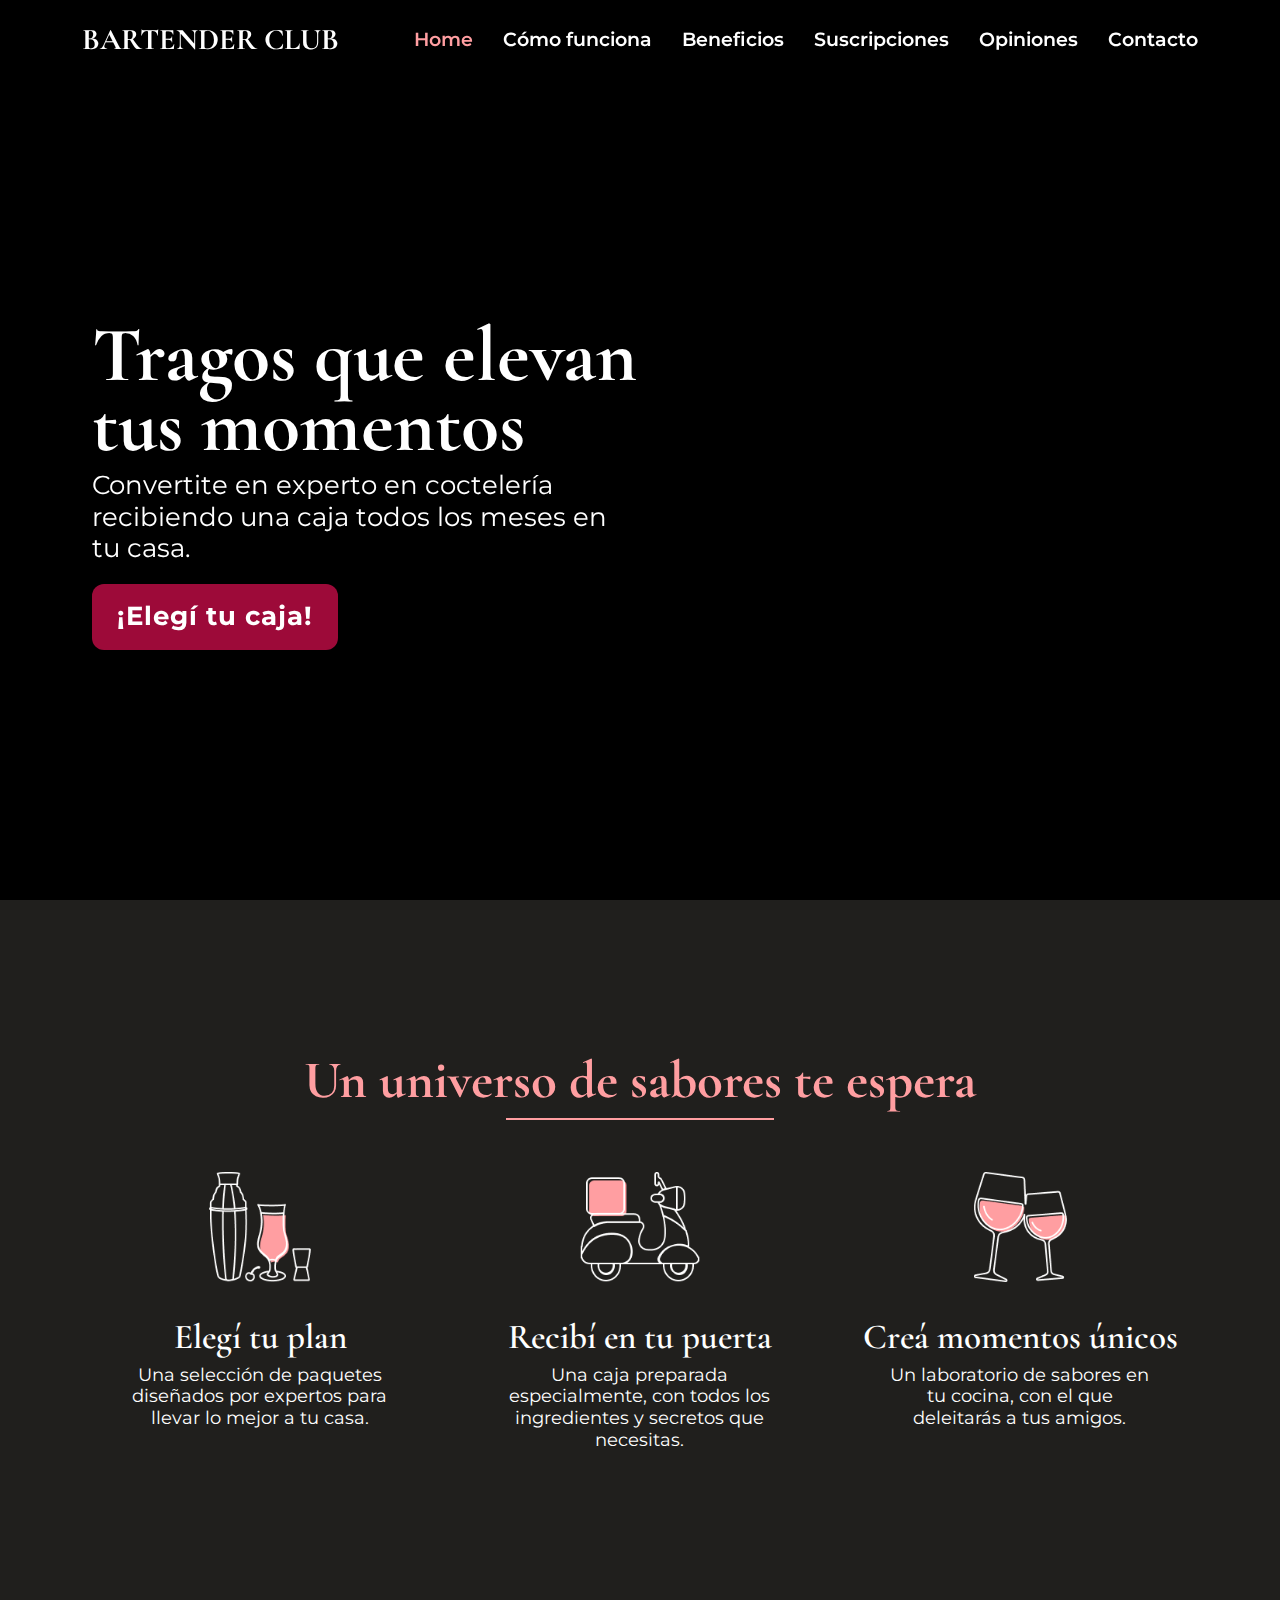
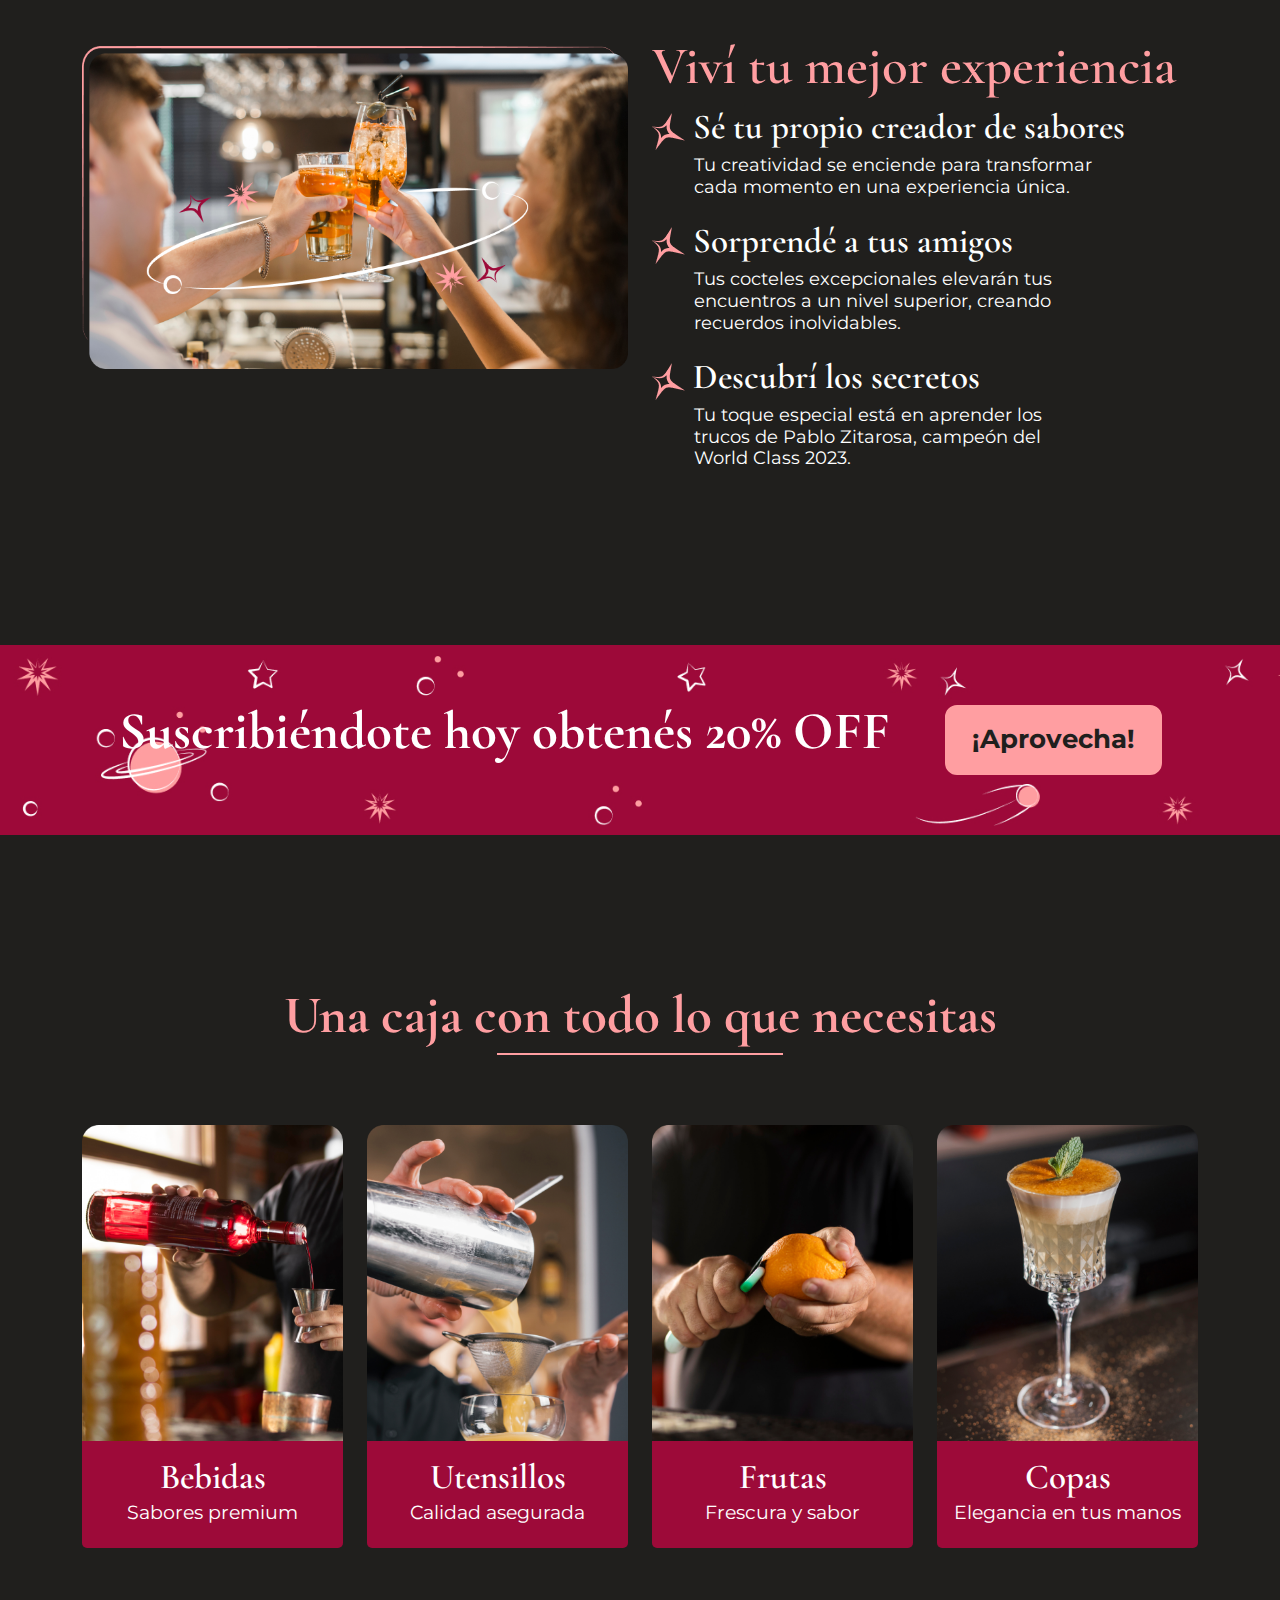
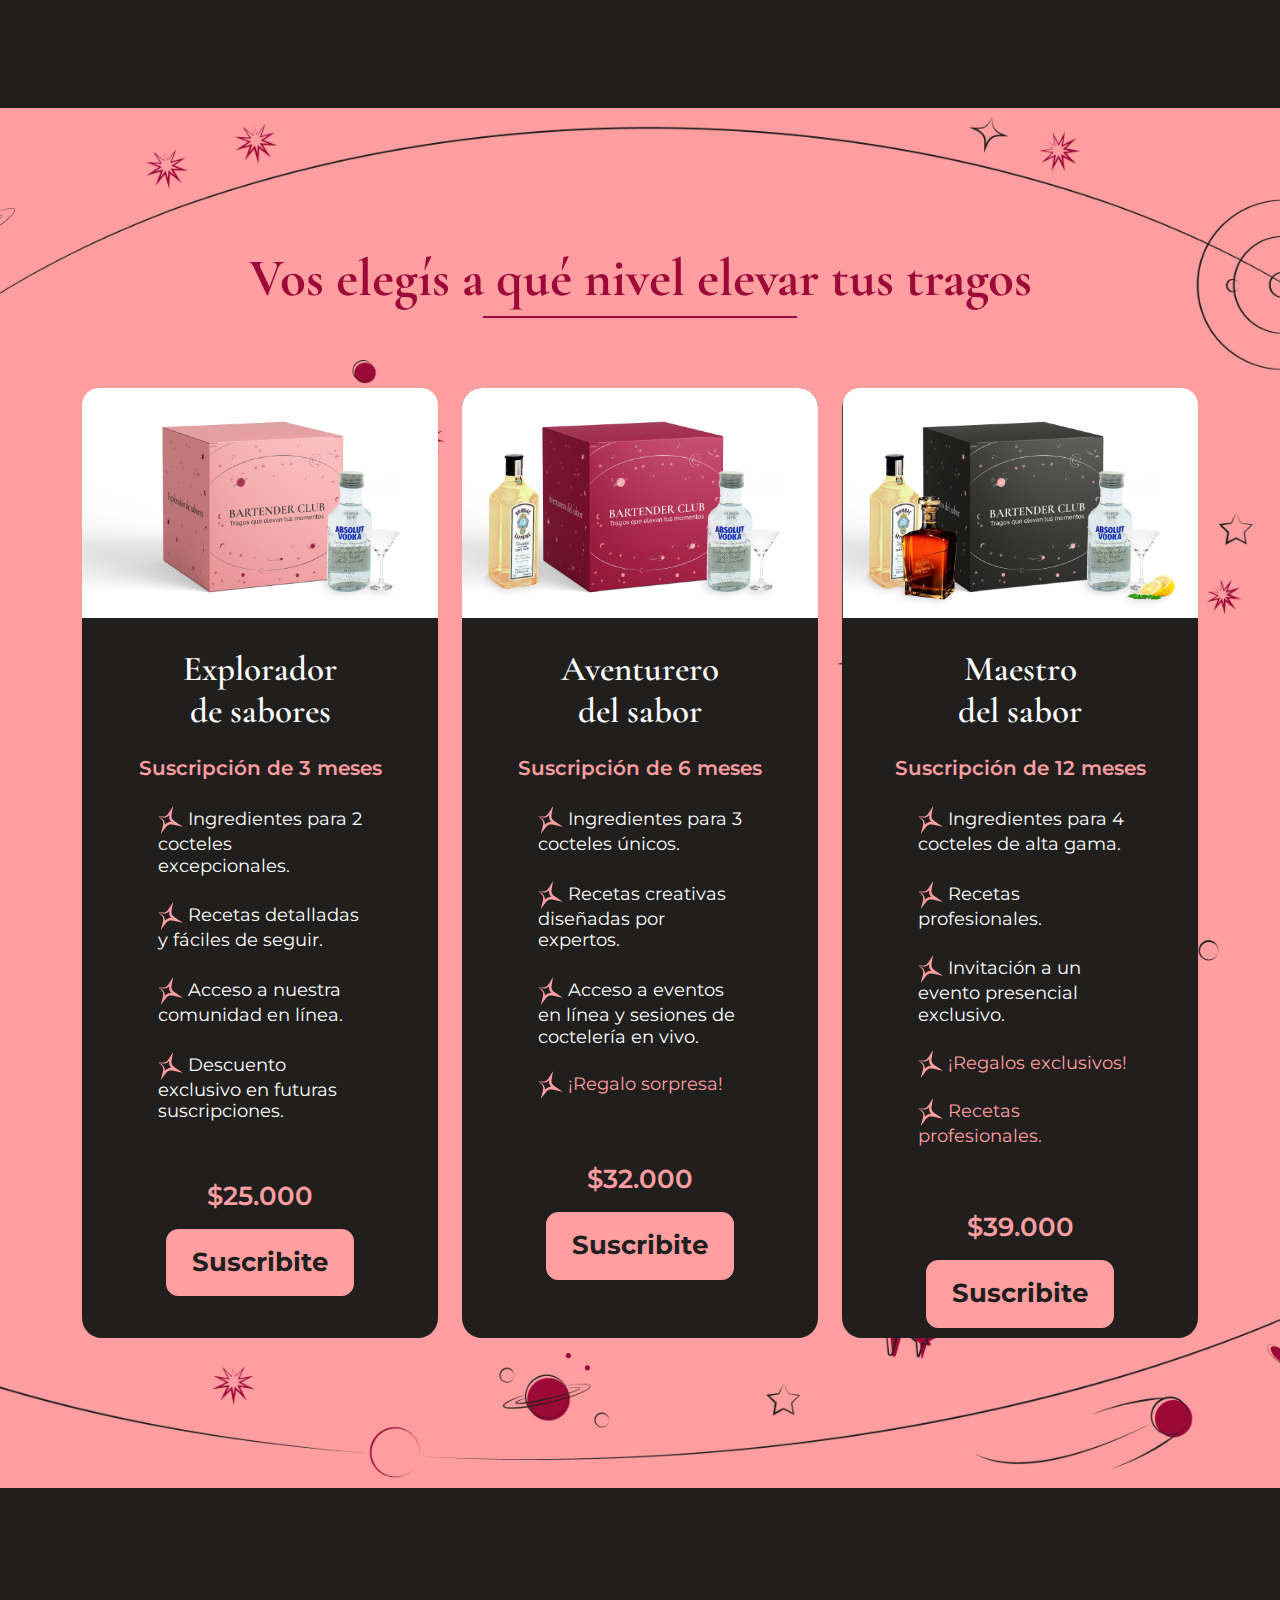
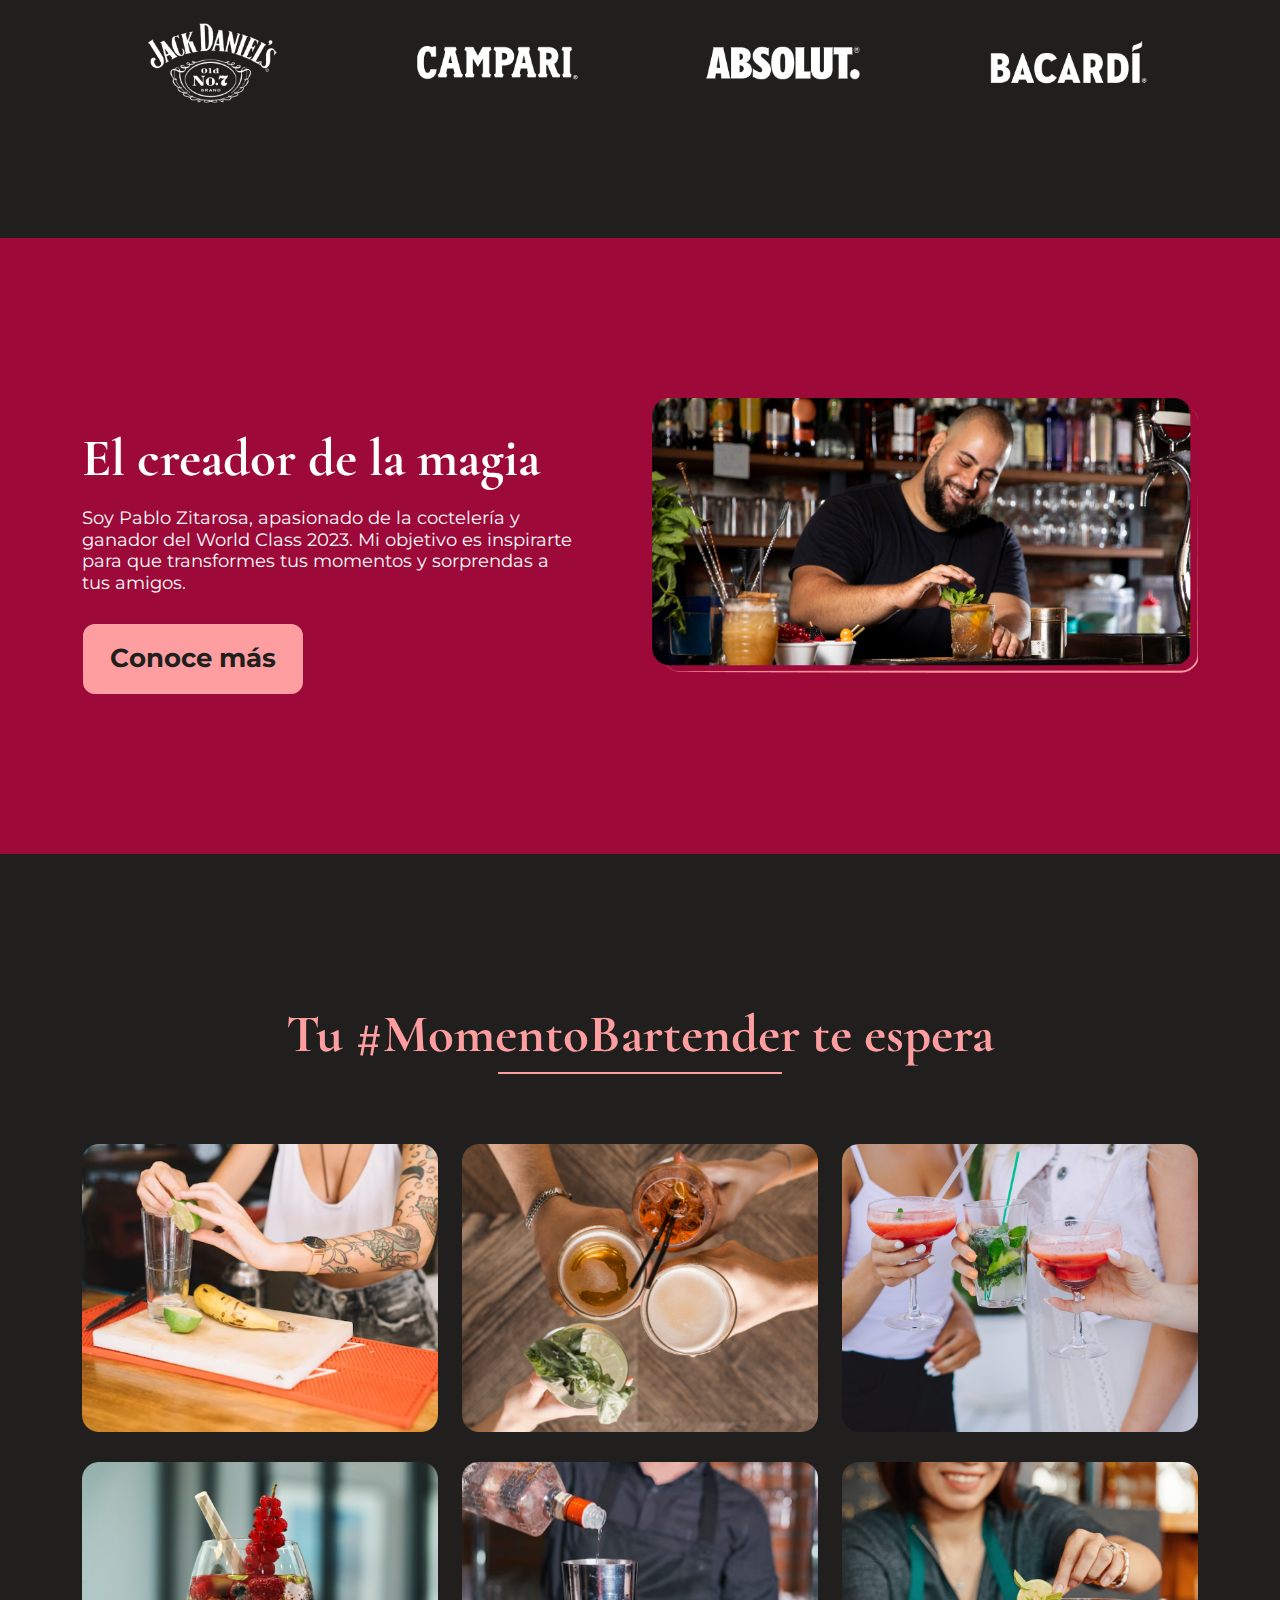
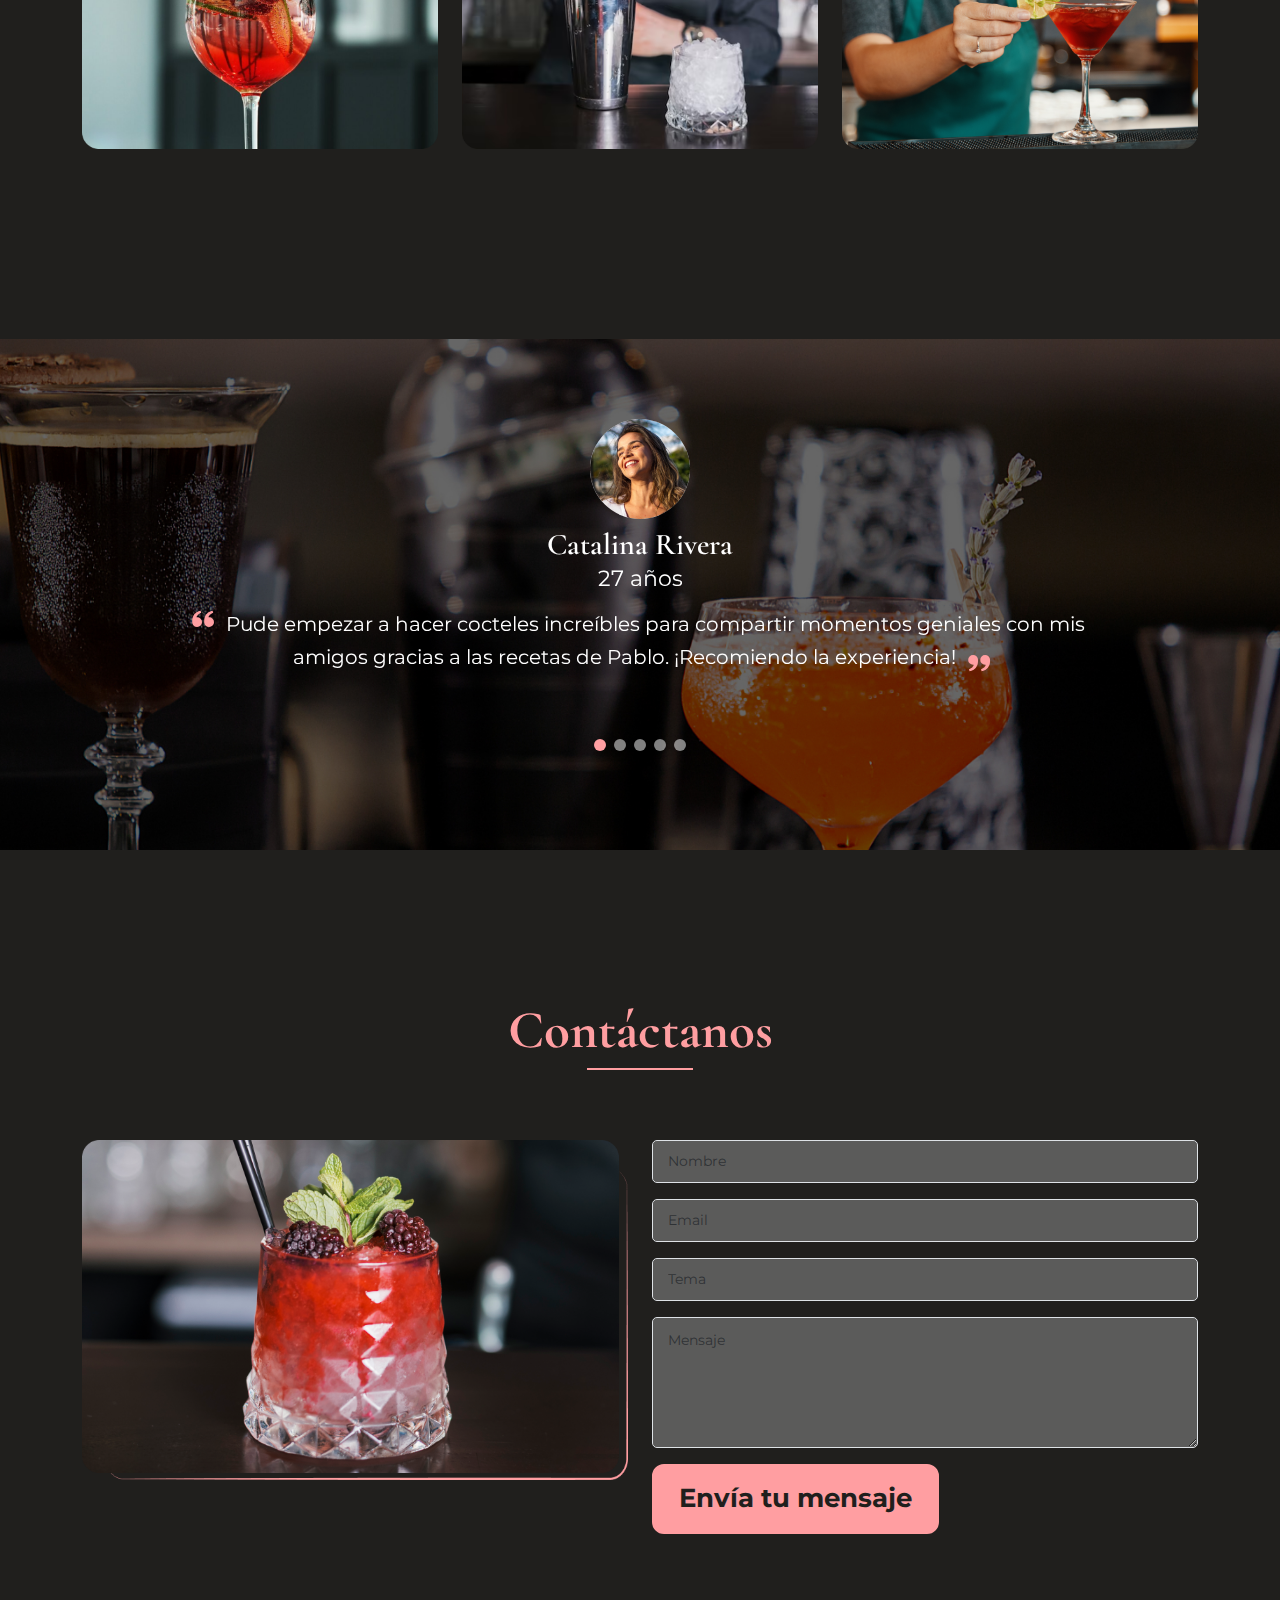
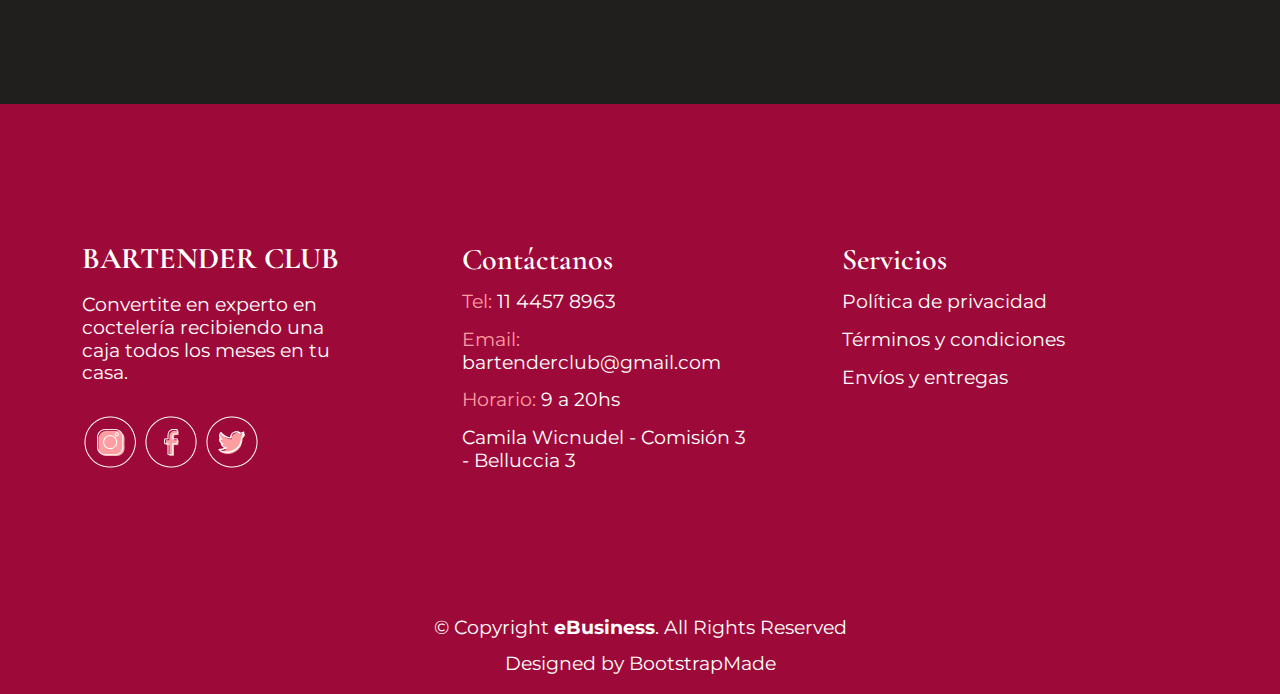
==== commit 847c551e: "cambios mañana de 28/9" ====
--- a/index.html
+++ b/index.html
@@ -93,33 +93,17 @@
 
    <!-- ======= hero Section ======= -->
    <section id="hero">
-    <div class="hero-container">
-      <div id="heroCarousel" class="carousel slide carousel-fade" data-bs-ride="carousel" data-bs-interval="5000">
-
-        <ol id="hero-carousel-indicators" class="carousel-indicators"></ol>
-
-        <div class="carousel-inner" role="listbox">
-
-          <div class="carousel-item active headerImg">
-            <div class="carousel-container">
-              <div class="container">
+    <div class="carousel-item active headerImg">
+        <div class="carousel-container">
+            <div class="container">
                 <h2 class="animate__animated animate__fadeInUp">Tragos que elevan tus momentos</h2>
                 <p class="animate__animated animate__fadeInDown">Convertite en experto en coctelería recibiendo una caja todos los meses en tu casa. </p>
-
-
                 <a href="#about" class="btn-get-started scrollto animate__animated animate__fadeInUp">¡Elegí tu caja!</a>
-
-              </div>
-            </div>
-          </div>
-
-
-
-     
-
-      </div>
-    </div>
-  </section><!-- End Hero Section -->
+            </div>
+        </div>
+    </div>
+</section>
+<!-- End Hero Section -->
 
 
   <main id="main">
@@ -584,121 +568,126 @@
   
    
     
-
-    <!-- ======= Portfolio Section ======= -->
-    <div id="portfolio" class="portfolio-area area-padding fix">
-      <div class="container">
-        <div class="row">
-          <div class="col-lg-12 col-md-12 col-sm-12 col-xs-12">
-            <div class="section-headline text-center">
-              <h2>Tu #MomentoBartender te espera</h2>
-            </div>
-          </div>
-        </div>
-        <div class="row wesome-project-1 fix">
-          <!-- Start Portfolio -page -->
-         <!-- <div class="col-lg-12 col-md-12 col-sm-12 col-xs-12">-->
-           
-             
-          </div>
-        </div>
-
-        <div class="row awesome-project-content portfolio-container">
-
-          <!-- portfolio-item start -->
-          <div class="col-md-4 col-sm-4 col-xs-12 portfolio-item filter-app portfolio-item">
-            <div class="single-awesome-project">
-              <div class="awesome-img">
-                <a href="#"><img src="assets/img/portfolio/p1.png" alt="" /></a>
-                <div class="add-actions text-center">
-                  <div class="project-dec">
-                   
-                  </div>
-                </div>
-              </div>
-            </div>
-          </div>
-          <!-- portfolio-item end -->
-
-          <!-- portfolio-item start -->
-          <div class="col-md-4 col-sm-4 col-xs-12 portfolio-item filter-web">
-            <div class="single-awesome-project">
-              <div class="awesome-img">
-                <a href="#"><img src="assets/img/portfolio/p2.png" alt="" /></a>
-                <div class="add-actions text-center">
-                  <div class="project-dec">
-                   
-                  </div>
-                </div>
-              </div>
-            </div>
-          </div>
-          <!-- portfolio-item end -->
-
-          <!-- portfolio-item start -->
-          <div class="col-md-4 col-sm-4 col-xs-12 portfolio-item filter-card">
-            <div class="single-awesome-project">
-              <div class="awesome-img">
-                <a href="#"><img src="assets/img/portfolio/p3.png" alt="" /></a>
-                <div class="add-actions text-center">
-                  <div class="project-dec">
-                    
-                  </div>
-                </div>
-              </div>
-            </div>
-          </div>
-          <!-- portfolio-item end -->
-
-          <!-- portfolio-item start -->
-          <div class="col-md-4 col-sm-4 col-xs-12 portfolio-item filter-web">
-            <div class="single-awesome-project">
-              <div class="awesome-img">
-                <a href="#"><img src="assets/img/portfolio/p4.png" alt="" /></a>
-                <div class="add-actions text-center">
-                  <div class="project-dec">
-                   
-                  </div>
-                </div>
-              </div>
-            </div>
-          </div>
-          <!-- portfolio-item end -->
-
-          <!-- portfolio-item start -->
-          <div class="col-md-4 col-sm-4 col-xs-12 portfolio-item filter-app">
-            <div class="single-awesome-project">
-              <div class="awesome-img">
-                <a href="#"><img src="assets/img/portfolio/p5.png" alt="" /></a>
-                <div class="add-actions text-center text-center">
-                  <div class="project-dec">
-                    
-                  </div>
-                </div>
-              </div>
-            </div>
-          </div>
-          <!-- portfolio-item end -->
-
-          <!-- portfolio-item start -->
-          <div class="col-md-4 col-sm-4 col-xs-12 portfolio-item filter-web">
-            <div class="single-awesome-project">
-              <div class="awesome-img">
-                <a href="#"><img src="assets/img/portfolio/p6.png" alt="" /></a>
-                <div class="add-actions text-center">
-                  <div class="project-dec">
-                    
-                  </div>
-                </div>
-              </div>
-            </div>
-          </div>
-          <!-- portfolio-item end -->
-
-        </div>
-      </div>
-    </div><!-- End Portfolio Section -->
-
+<!-- ======= Portfolio Section ======= -->
+<div id="portfolio" class="portfolio-area area-padding fix">
+  <div class="container">
+    <div class="row">
+      <div class="col-lg-12 col-md-12 col-sm-12 col-xs-12">
+        <div class="section-headline text-center">
+          <h2>Tu #MomentoBartender te espera</h2>
+        </div>
+      </div>
+    </div>
+    <div class="row wesome-project-1 fix">
+      <!-- Start Portfolio -page -->
+      <div class="col-lg-12 col-md-12 col-sm-12 col-xs-12">
+       
+      </div>
+    </div>
+
+
+    <div class="row awesome-project-content portfolio-container">
+
+
+      <!-- portfolio-item start -->
+      <div class="col-md-4 col-sm-4 col-xs-12 portfolio-item filter-app portfolio-item">
+        <div class="single-awesome-project">
+          <div class="awesome-img">
+            <a href="#"><img src="assets/img/portfolio/p1.png" alt="" /></a>
+            <div class="add-actions text-center">
+              <div class="project-dec">
+                
+              </div>
+            </div>
+          </div>
+        </div>
+      </div>
+      <!-- portfolio-item end -->
+
+
+      <!-- portfolio-item start -->
+      <div class="col-md-4 col-sm-4 col-xs-12 portfolio-item filter-web">
+        <div class="single-awesome-project">
+          <div class="awesome-img">
+            <a href="#"><img src="assets/img/portfolio/p2.png" alt="" /></a>
+            <div class="add-actions text-center">
+              <div class="project-dec">
+                
+              </div>
+            </div>
+          </div>
+        </div>
+      </div>
+      <!-- portfolio-item end -->
+
+
+      <!-- portfolio-item start -->
+      <div class="col-md-4 col-sm-4 col-xs-12 portfolio-item filter-card">
+        <div class="single-awesome-project">
+          <div class="awesome-img">
+            <a href="#"><img src="assets/img/portfolio/p3.png" alt="" /></a>
+            <div class="add-actions text-center">
+              <div class="project-dec">
+                
+              </div>
+            </div>
+          </div>
+        </div>
+      </div>
+      <!-- portfolio-item end -->
+
+
+      <!-- portfolio-item start -->
+      <div class="col-md-4 col-sm-4 col-xs-12 portfolio-item filter-web">
+        <div class="single-awesome-project">
+          <div class="awesome-img">
+            <a href="#"><img src="assets/img/portfolio/p4.png" alt="" /></a>
+            <div class="add-actions text-center">
+              <div class="project-dec">
+               
+              </div>
+            </div>
+          </div>
+        </div>
+      </div>
+      <!-- portfolio-item end -->
+
+
+      <!-- portfolio-item start -->
+      <div class="col-md-4 col-sm-4 col-xs-12 portfolio-item filter-app">
+        <div class="single-awesome-project">
+          <div class="awesome-img">
+            <a href="#"><img src="assets/img/portfolio/p5.png" alt="" /></a>
+            <div class="add-actions text-center text-center">
+              <div class="project-dec">
+                
+              </div>
+            </div>
+          </div>
+        </div>
+      </div>
+      <!-- portfolio-item end -->
+
+
+      <!-- portfolio-item start -->
+      <div class="col-md-4 col-sm-4 col-xs-12 portfolio-item filter-web">
+        <div class="single-awesome-project">
+          <div class="awesome-img">
+            <a href="#"><img src="assets/img/portfolio/p6.png" alt="" /></a>
+            <div class="add-actions text-center">
+              <div class="project-dec">
+                
+              </div>
+            </div>
+          </div>
+        </div>
+      </div>
+      <!-- portfolio-item end -->
+
+
+    </div>
+  </div>
+</div><!-- End Portfolio Section -->
   
   
 
--- a/assets/css/style.css
+++ b/assets/css/style.css
@@ -595,19 +595,19 @@
   width: 100%;
   height: 100vh;
   background: #000;
-  overflow: hidden;
-  position: relative;
+  
 }
 
 .carousel-item-active .headerImg {
-background: url(assets/img/hero-carousel/backhero.jpg);
-}
-
-
-@media (max-width: 768px) {
-  .carousel-item-active .headerImg  {
-    background: url(assets/img/hero-carousel/heromobile.jpg)!important; }
+    background-image: url(assets/img/hero-carousel/backhero.jpg);
+}
+
+@media (max-width: 768px) {
+    .carousel-item-active .headerImg  {
+        background-image: url(assets/img/hero-carousel/heromobile.jpg);
     }
+}
+
 
 
 #hero .carousel,
@@ -826,6 +826,7 @@
   font-weight: 400;
   margin-right: 5px;
   margin-left: 42px;
+
 }
 
 @media (max-width: 768px) {
@@ -1379,7 +1380,7 @@
 # Portfolio
 --------------------------------------------------------------*/
 .pst-content {
-  padding-left: 50px;
+  padding-left: 5px;
   padding-bottom: 50px;
 }
 
@@ -1389,18 +1390,15 @@
   padding-bottom: 160px;
 }
 
-.portfolio-area .area-padding-fix {
-  padding-left: 50px;
-  padding-bottom: 50px;
-}
-
 
 
 #portfolio-flters {
-  margin: 15px 15px 15px 0; /* Ajusta el margen derecho para cada filtro */
+  padding: 0;
+  margin: 5px 0 35px 0;
   list-style: none;
   text-align: center;
 }
+
 
 #portfolio-flters li {
   cursor: pointer;
@@ -1411,12 +1409,14 @@
   line-height: 20px;
   color: #555;
   border-radius: 50px;
+  text-transform: uppercase;
   background: #fff;
   margin-bottom: 5px;
   transition: all 0.3s ease-in-out;
   border: 1px solid #444;
 }
 
+
 #portfolio-flters li:hover,
 #portfolio-flters li.filter-active {
   border-color: #3EC1D5;
@@ -1424,9 +1424,11 @@
   color: #fff;
 }
 
+
 #portfolio-flters li:last-child {
   margin-right: 0;
 }
+
 
 .single-awesome-portfolio {
   float: left;
@@ -1436,14 +1438,17 @@
   position: relative;
 }
 
+
 .single-awesome-project {
   overflow: hidden;
   margin-bottom: 30px;
 }
 
+
 .first-item {
   margin-bottom: 30px;
 }
+
 
 .awesome-img {
   display: block;
@@ -1452,19 +1457,25 @@
   position: relative;
 }
 
+
 .awesome-img>a {
   display: block;
   position: relative;
 }
 
+
 .single-awesome-project:hover .awesome-img>a::after {
   opacity: 1;
 }
+
 
 .single-awesome-project:hover .add-actions {
   opacity: 1;
   bottom: 0;
 }
+
+
+
 
 
 .project-dec {
@@ -1473,19 +1484,23 @@
   width: 100%;
 }
 
+
 .project-dec a {
   display: block;
   height: 100%;
   width: 100%;
 }
 
+
 .project-dec h4 {
   margin-bottom: 5px;
 }
 
+
 .project-dec h4:hover {
   color: #fff;
 }
+
 
 .project-dec h4 {
   color: #ddd;
@@ -1493,13 +1508,16 @@
   margin-top: -45px;
   padding-top: 50%;
   text-decoration: none;
+  text-transform: uppercase;
   font-weight: 800;
 }
+
 
 .project-dec span {
   color: #ddd;
   font-size: 13px;
 }
+
 
 .project-action-btn {
   display: block;
@@ -1509,17 +1527,23 @@
   width: 100%;
 }
 
+
 .project-action-btn li {
   display: block;
   height: 100%;
   width: 100%;
 }
 
+
 .project-action-btn li a {
   display: block;
   height: 100%;
   width: 100%;
 }
+
+
+
+
 
 /*--------------------------------------------------------------
 # Pricing
@@ -1692,13 +1716,13 @@
 
 .pri_table_list ol {
   list-style: outside none none;
-  margin-right: 30px;
-  margin-left: 30px;
+  margin-right: auto;
+  margin-left: auto;
   padding: 0 0 5px;
   text-align: left;
   font-size: 18px;
   font-weight: 400;
-}
+  width: 80%;}
 
 @media (max-width: 768px) {
   .pri_table_list ol {
@@ -1712,7 +1736,7 @@
   font-family:  'Montserrat', sans-serif;
   list-style: outside none none;
   margin-right: 30px;
-  margin-left: 30px;
+  margin-left: 40px;
   margin-top: 10px;
   padding: 0 0 5px;
   text-align: left;
@@ -2108,10 +2132,10 @@
   background: #9D0A39 none repeat scroll 0 0;
   border: 2px solid #9D0A39;
   color: #fff;
-  font-size: 28px;
-  font-weight: 500;
+  font-size: 26px;
+  font-weight: 700;
   margin-left: 0; /* Alineación a la izquierda */
-  padding: 18px 32px;
+  padding: 12px 25px;
   text-decoration: none;
   border-radius: 12px;
   display: flex; /* Hacer que el botón sea un bloque */
@@ -2668,7 +2692,7 @@
 --------------------------------------------------------------*/
 .footer-area {
   padding: 40px 0;
-  padding-top: 160px;
+  padding-top: 140px;
   padding-bottom: 100PX;
   background: #9D0A39;
 }
@@ -2676,6 +2700,7 @@
 .footer-head p {
   color: #fff;
   line-height: 1.2;
+  width: 80%;
 }
 
 .footer-head h3 {
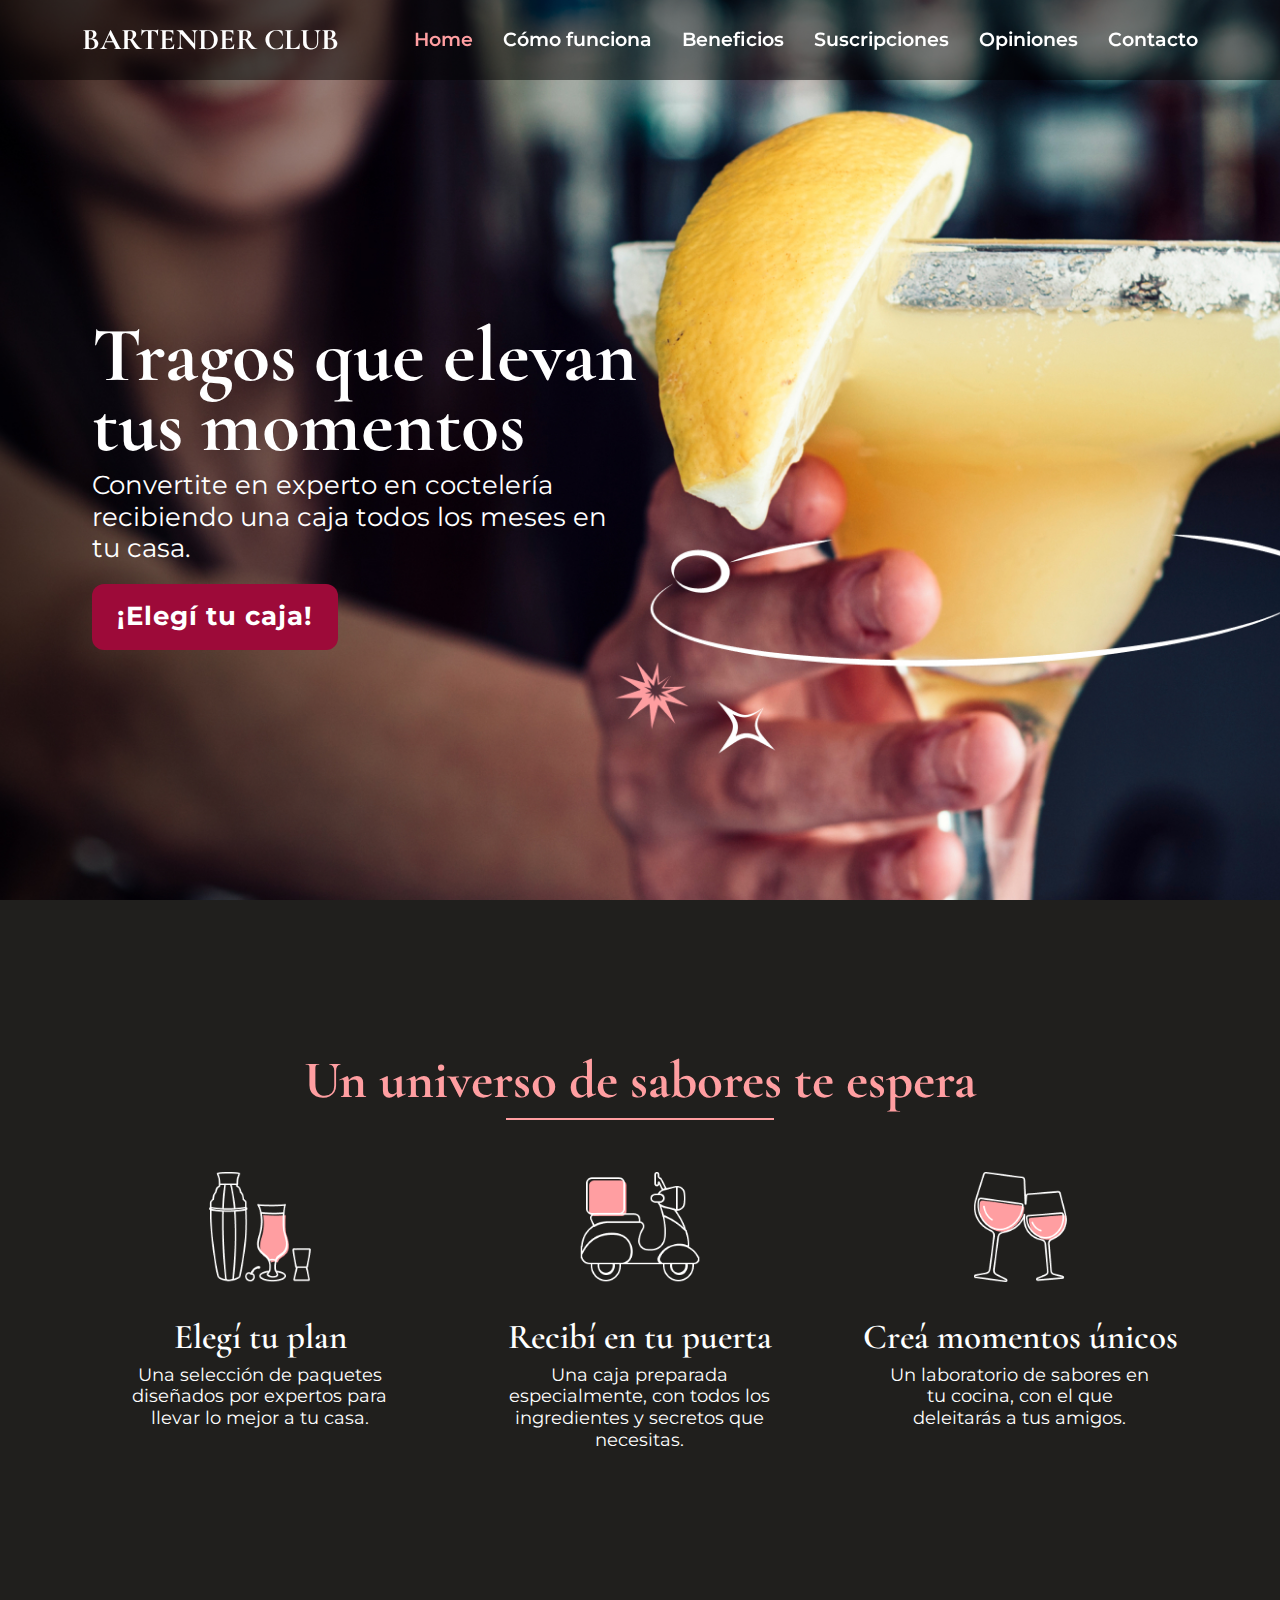
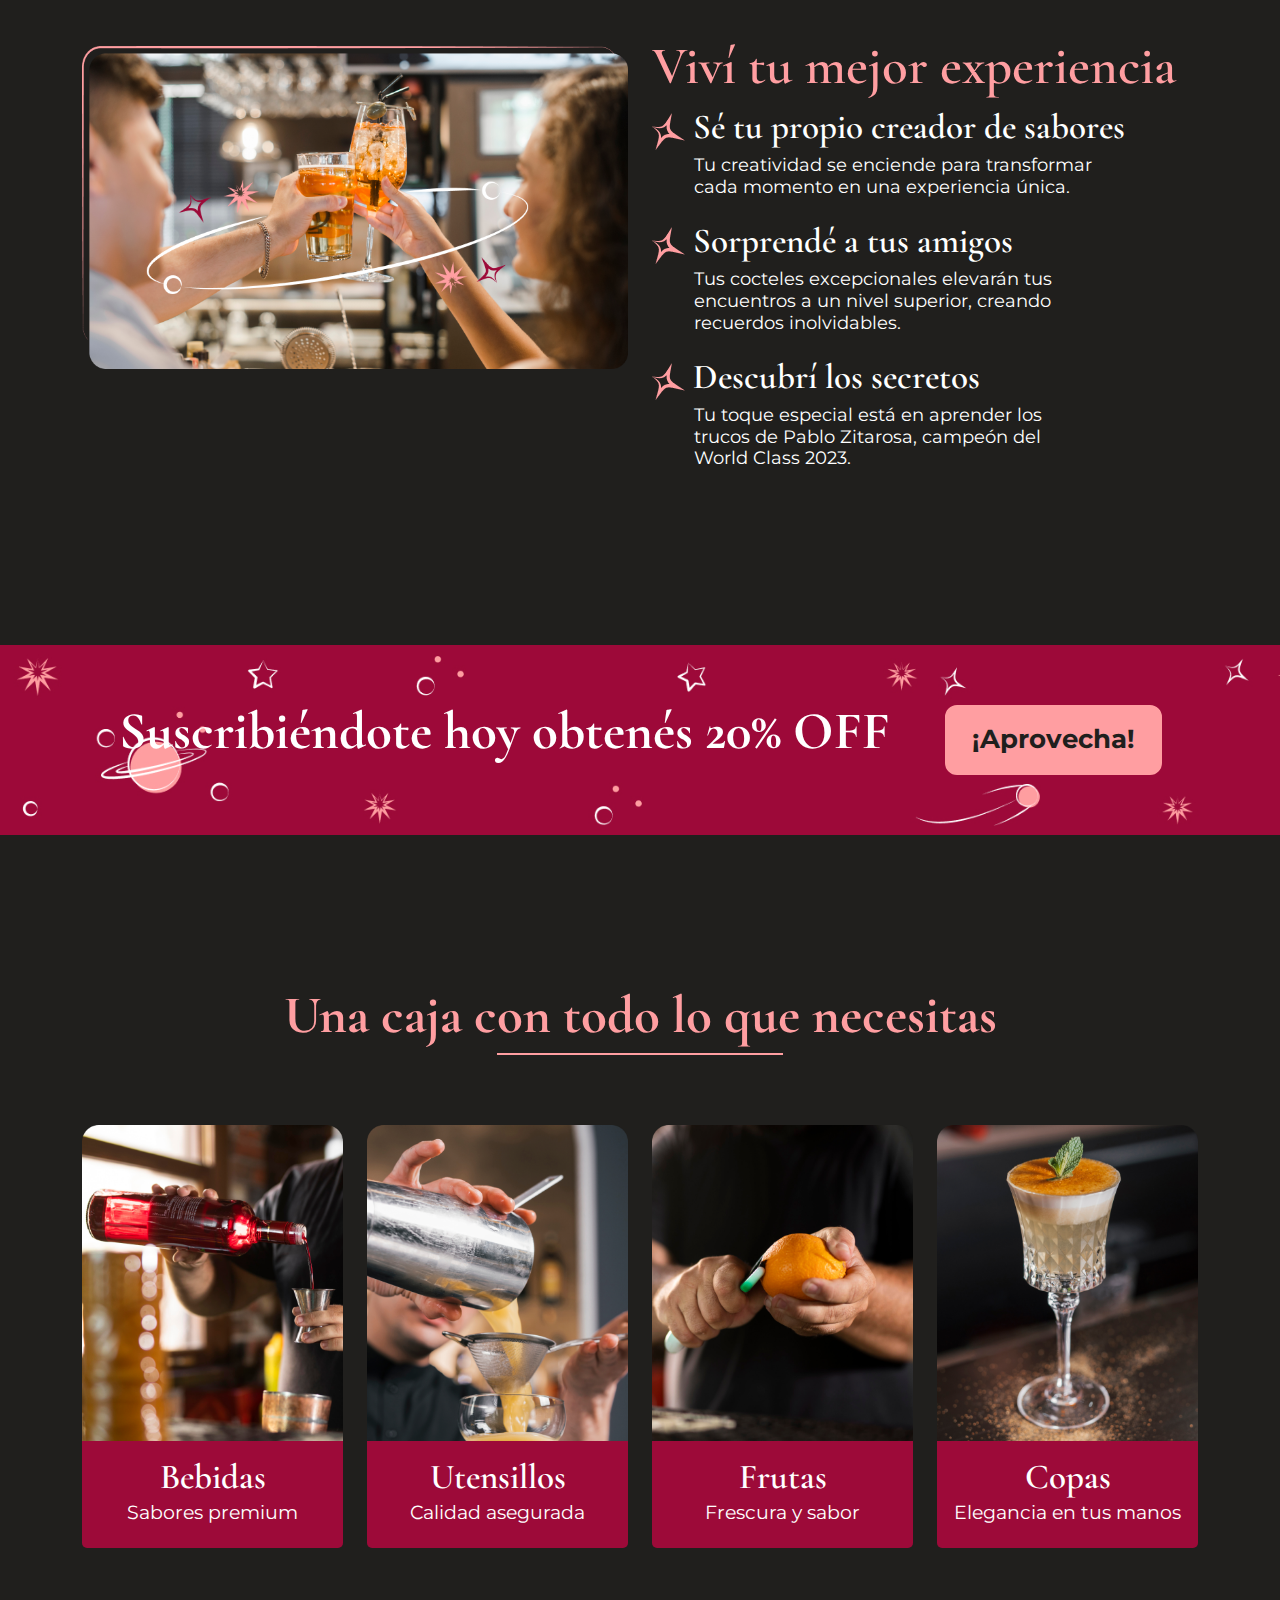
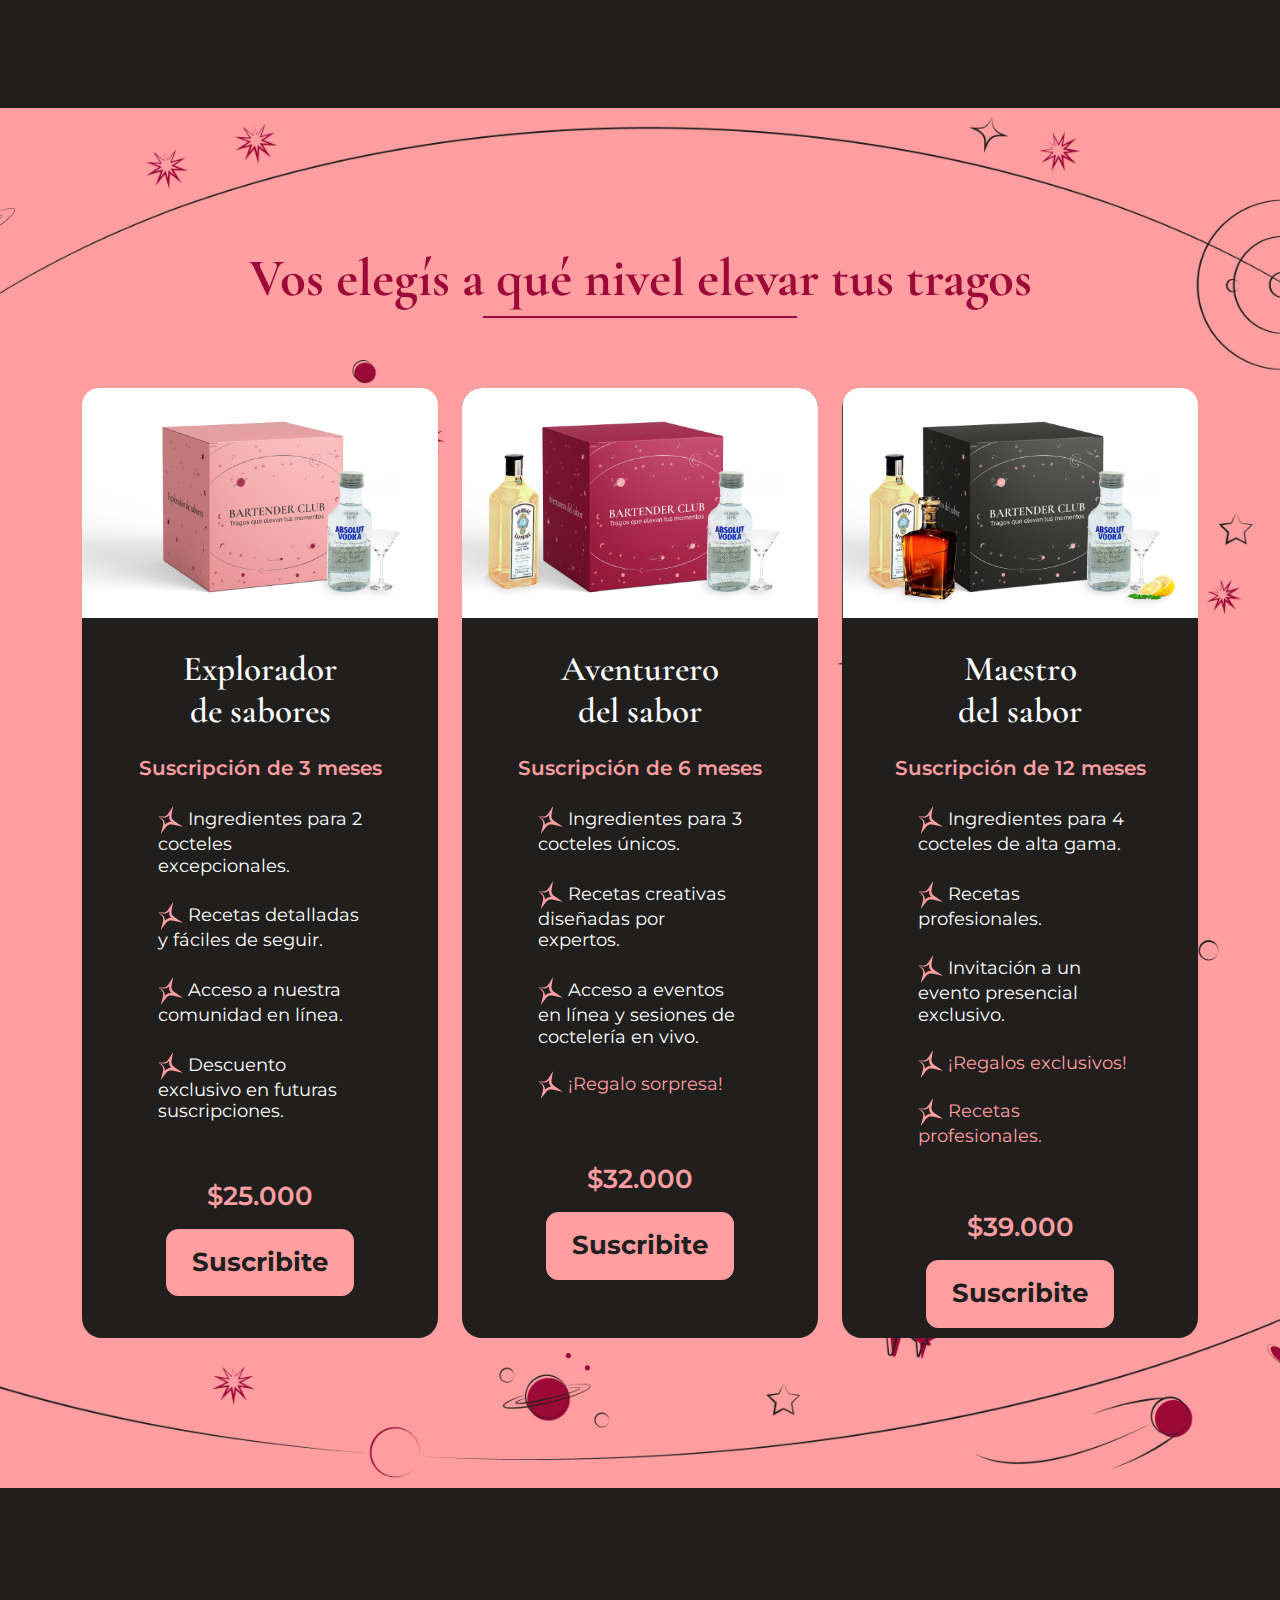
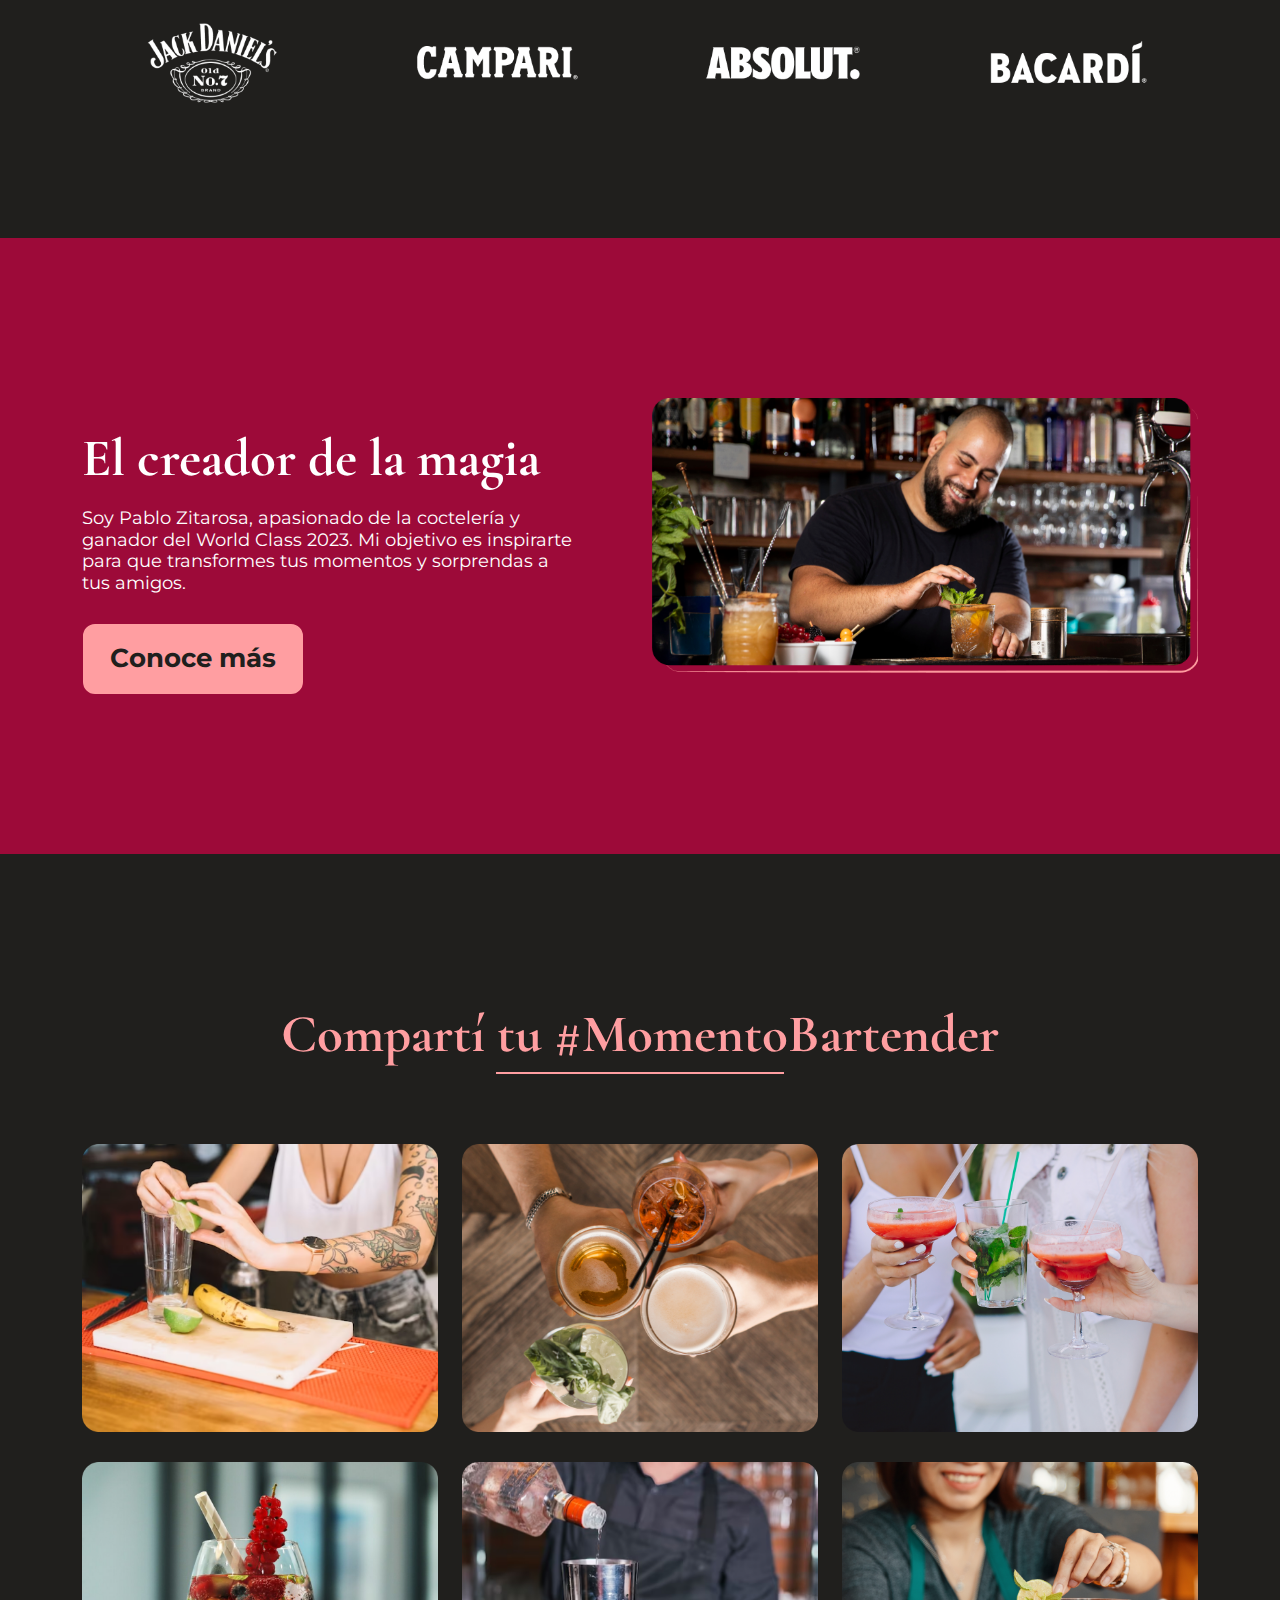
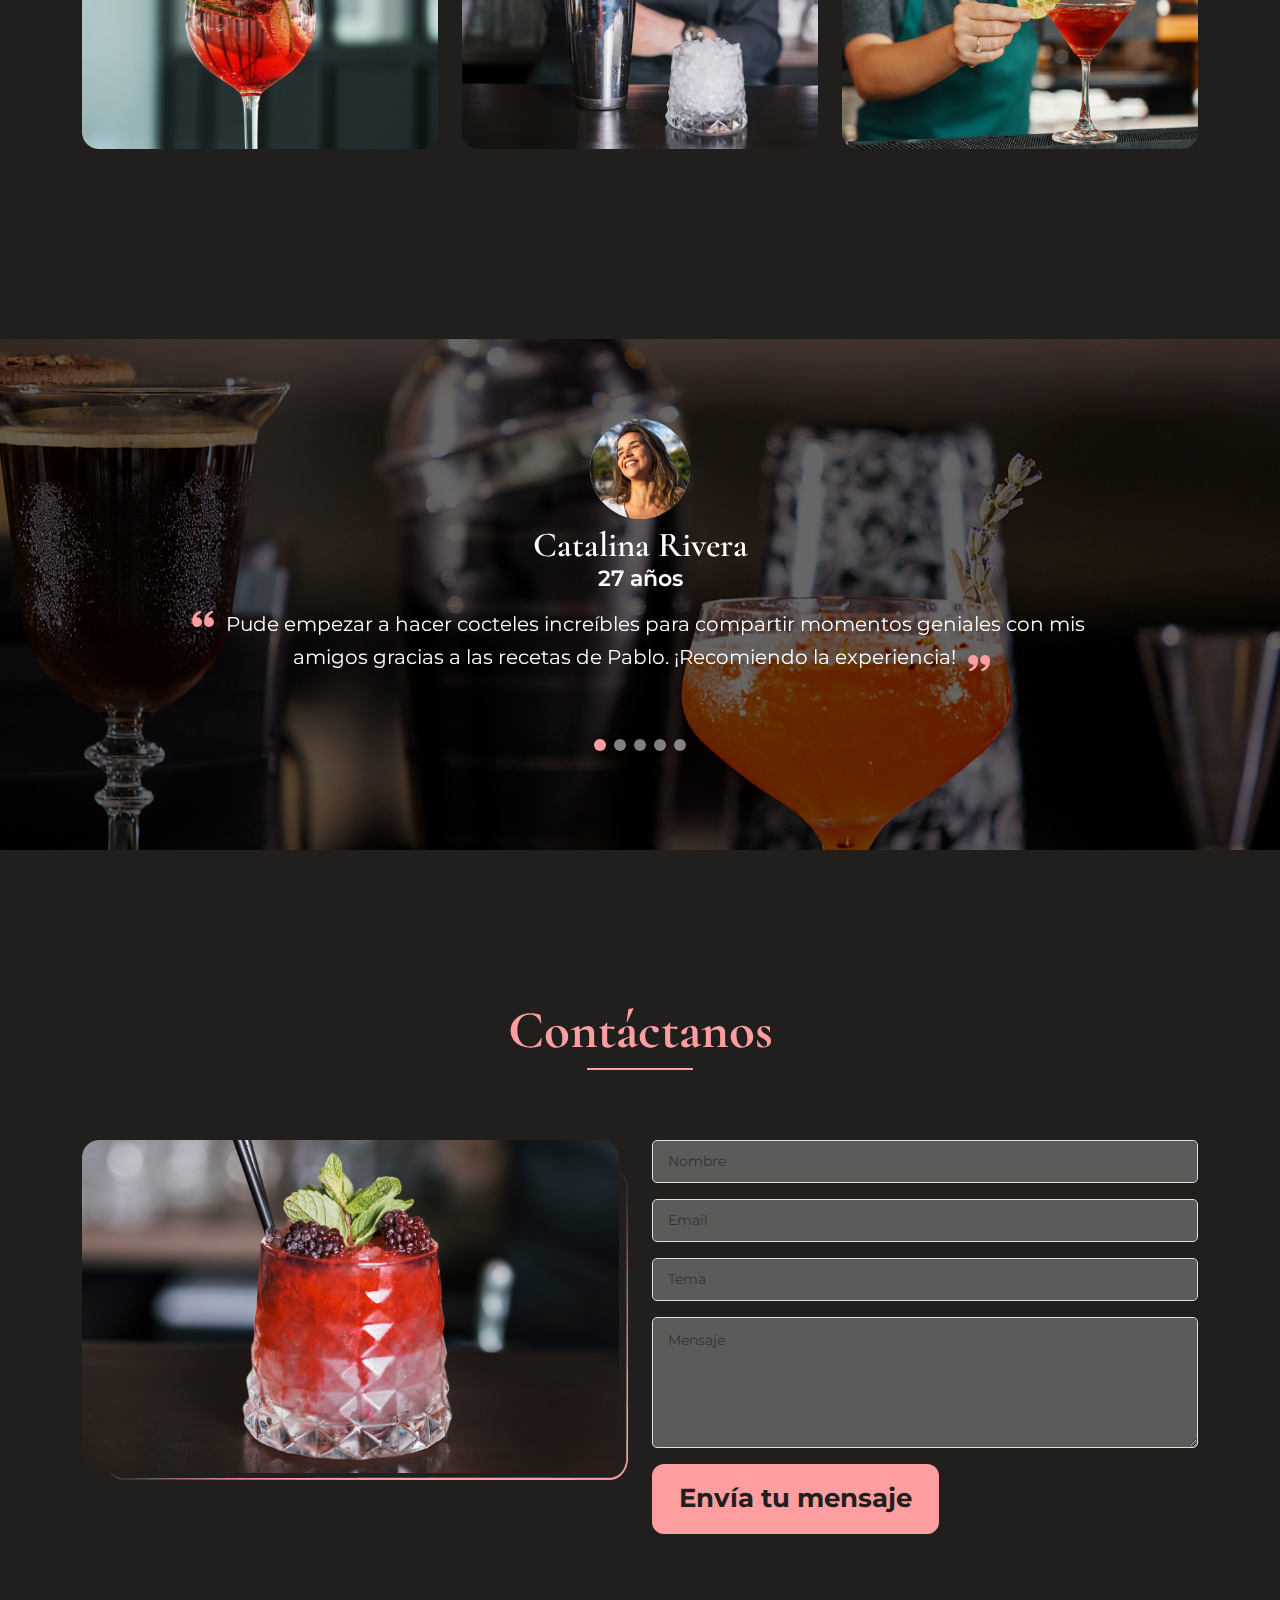
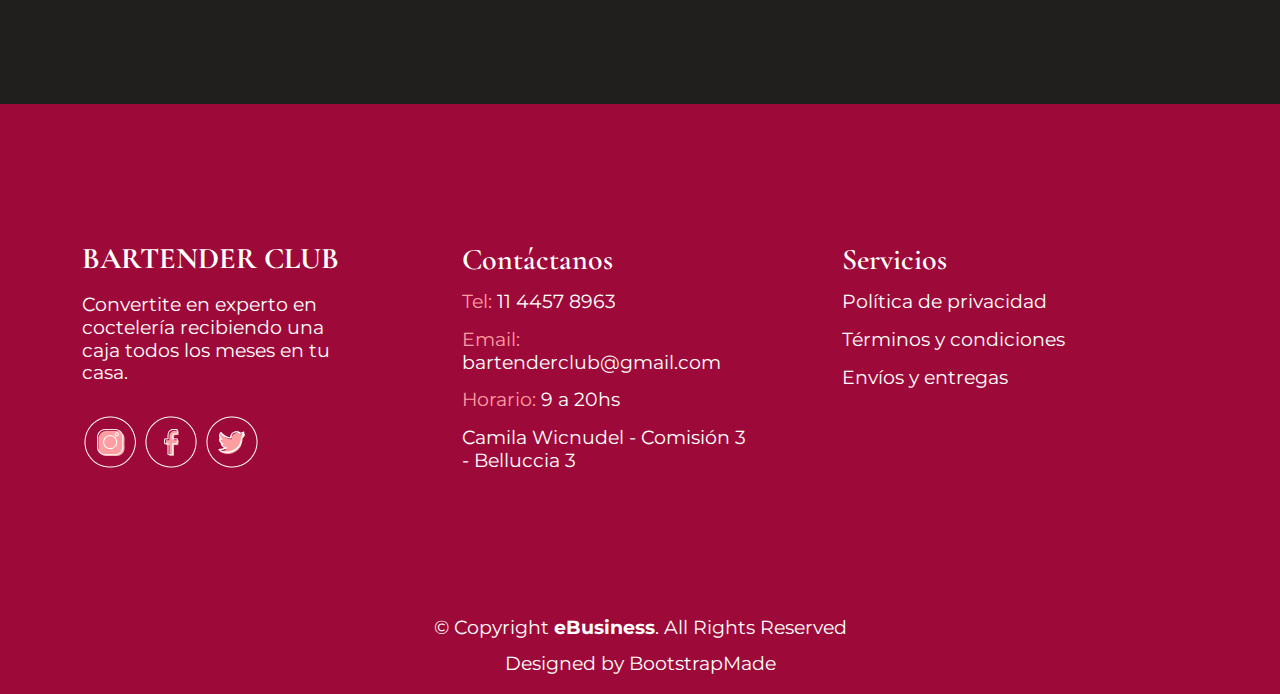
==== commit cb38cd11: "Listo home" ====
--- a/index.html
+++ b/index.html
@@ -92,8 +92,7 @@
   </header><!-- End Header -->
 
    <!-- ======= hero Section ======= -->
-   <section id="hero">
-    <div class="carousel-item active headerImg">
+   <section id="hero"> <div class="carousel-item active">
         <div class="carousel-container">
             <div class="container">
                 <h2 class="animate__animated animate__fadeInUp">Tragos que elevan tus momentos</h2>
@@ -574,7 +573,7 @@
     <div class="row">
       <div class="col-lg-12 col-md-12 col-sm-12 col-xs-12">
         <div class="section-headline text-center">
-          <h2>Tu #MomentoBartender te espera</h2>
+          <h2>Compartí tu #MomentoBartender</h2>
         </div>
       </div>
     </div>
--- a/assets/css/style.css
+++ b/assets/css/style.css
@@ -341,6 +341,13 @@
   }
 }
 
+@media (max-width: 768px) {
+  #header .logo h1{
+    font-size: 22px;
+    margin-left: 40px;
+  }
+}
+
 .header-bg {
   background: url(../img/background/page-header.jpg);
   background-repeat: no-repeat;
@@ -595,18 +602,26 @@
   width: 100%;
   height: 100vh;
   background: #000;
-  
-}
-
-.carousel-item-active .headerImg {
-    background-image: url(assets/img/hero-carousel/backhero.jpg);
-}
-
-@media (max-width: 768px) {
-    .carousel-item-active .headerImg  {
-        background-image: url(assets/img/hero-carousel/heromobile.jpg);
-    }
-}
+}
+
+/* Default background image for desktop */
+#hero .carousel-item {
+  background: url("../img/hero-carousel/backhero.jpg") no-repeat;
+  background-repeat: no-repeat;
+  background-size: cover;
+  background-position: top center;
+}
+
+/* Mobile view: change background image for smaller screens */
+@media (max-width: 768px) {
+  #hero .carousel-item {
+    background: url("../img/hero-carousel/heromobile.jpg") no-repeat;
+      background-repeat: no-repeat;
+  background-size: cover;
+  background-position: top center;
+  }
+}
+
 
 
 
@@ -627,6 +642,15 @@
   background-repeat: no-repeat;
 }
 
+/* Mobile view: change background image for smaller screens */
+@media (max-width: 768px) {
+  #hero .carousel-item {
+    background: url("../img/hero-carousel/heromobile.jpg") no-repeat;
+    background-repeat: no-repeat;
+    background-size: cover; /* Ajusta la imagen para cubrir todo el contenedor */
+    background-position: top center;
+  }
+}
 
 
 #hero .carousel-container {
@@ -640,6 +664,20 @@
   right: 50px;
 }
 
+@media (max-width: 768px) {
+  #hero .carousel-container {
+    justify-content: flex-start; /* Align at the top */
+    align-items: center;
+    position: absolute;
+    top: 140px; /* Position at the top */
+    bottom: auto; /* Reset the bottom property */
+    left: 30px;
+    right: auto;
+    width: 80%;
+  }
+}
+
+
 #hero .container {
   text-align: left;
 }
@@ -658,9 +696,11 @@
 
 @media (max-width: 768px) {
   #hero h2 {
-    font-size: 60px;
+    font-size: 62px;
     width: 100%;
     line-height: 0.9;
+    margin-top: 0px;
+    padding-top: 0;
   }
 }
 
@@ -680,7 +720,7 @@
 
 @media (max-width: 768px) {
   #hero p {
-    font-size: 18px;
+    font-size: 19px;
     line-height: 1.2;
     width: 100%;
   }
@@ -756,7 +796,7 @@
 
 @media (max-width: 768px) {
   #hero .btn-get-started {
-    font-size: 24px;
+    font-size: 21px;
   
   }
 }
@@ -774,6 +814,9 @@
   background-color: #201F1D;
   padding-top: 100px;
   padding-bottom: 160px;
+  font-family: 'Cormorant Garamond', serif; 
+  font-weight: 600;
+    font-size: 32px;
 
 }
 
@@ -794,15 +837,30 @@
 }
 
 @media (max-width: 768px) {
+  /* Targeting the text within <li> elements */
+  #about li {
+    font-size: 32px;
+    font-family: 'Cormorant Garamond', serif; 
+    font-weight: 600;
+    line-height: 1;
+  }
+}
+
+@media (max-width: 768px) {
   .single-well ul li    {
+     font-family: 'Cormorant Garamond', serif; 
+  font-weight: 600;
     font-size: 32px;
-    width: 100%;
+    margin-left: 12px;
+    width:90%;
     line-height: 1;
+   
   }
 }
 
 .single-well ul li i {
   color: #ffffff;
+  
   margin-right: 5px;
   font-size: 35px;
   width: 90%;
@@ -814,6 +872,7 @@
     font-size: 32px;
     width: 80%;
     line-height: 1.2;
+   
   }
 }
 
@@ -834,6 +893,9 @@
     font-size: 17px;
     width: 90%;
     line-height: 1.2;
+    margin-top: 0px;
+    margin-bottom: 20px;
+    margin-left: 12px;
   }
 }
 
@@ -855,7 +917,11 @@
   color: #FF9EA1;
 }
 
-
+@media (max-width: 768px) {
+  .single-services>h4 {
+margin-bottom: 10px;
+  }
+}
 
 .single-well > h2 {
   color: #FF9EA1;
@@ -870,6 +936,7 @@
     font-size: 42px;
     line-height: 1;
     width: 80%;
+    margin-left: 12px;
   }
 }
 
@@ -933,7 +1000,7 @@
 
 @media (max-width: 768px) {
   .about-btn {
-    font-size: 24px;
+    font-size: 21px;
    margin-bottom: 30px;
   }
 }
@@ -959,8 +1026,11 @@
 
 @media (max-width: 768px) {
   .single-well2 > h2 {
-    font-size: 30px;
+    font-size: 42px;
    margin-top: 10px;
+   margin-bottom: 25px;
+   margin-left: 12px;
+   width: 90%;
   }
 }
 
@@ -1267,6 +1337,18 @@
   }
 }
 
+
+@media (max-width: 768px) {
+  #team h2 {
+    font-size: 42px;
+    font-weight: 700;
+    width:90%;
+    
+
+  }
+}
+
+
 @media (max-width: 768px) {
   .team-content>p {
     font-size: 17px;
@@ -1390,6 +1472,22 @@
   padding-bottom: 160px;
 }
 
+@media (max-width: 768px) {
+  .portfolio-area  {
+    padding-top: 160px;
+  padding-bottom: 160px;;
+  }
+}
+
+@media (max-width: 768px) {
+  /* Target the h2 element inside the .section-headline for mobile */
+  #portfolio h2 {
+    margin-top: 160px;
+    font-family: 'Cormorant garamond', sans-serif; /* Replace 'YourDesiredFont' with the desired font */
+    font-size: 42px; /* Adjust the font size as needed */
+    /* Add any other styling properties you want to modify */
+  }
+}
 
 
 #portfolio-flters {
@@ -1542,7 +1640,13 @@
 }
 
 
-
+/* Estilo para las imágenes en dispositivos móviles */
+@media (max-width: 768px) {
+  img {
+    max-width: 100%; /* La imagen no puede exceder el ancho de su contenedor */
+    height: auto; /* La altura se ajustará automáticamente para mantener la proporción */
+  }
+}
 
 
 /*--------------------------------------------------------------
@@ -1573,6 +1677,12 @@
   color: #9D0A39;
 }
 
+@media (max-width: 768px) {
+  #pricing h2 {
+    font-size: 42px;
+    font-weight: 700;
+  }
+}
 
 .pricing-area .section-headline h2::after {
   border: 1px solid #9D0A39;
@@ -1604,7 +1714,7 @@
 
 @media (max-width: 768px) {
   .pri_table_list h3 span {
-    font-size: 24px;
+    font-size: 32px;
   }
 }
 
@@ -1680,7 +1790,7 @@
 
 @media (max-width: 768px) {
   .pri_table_list>h3 {
-    font-size: 28px;
+    font-size: 32px;
   }
 }
 
@@ -1827,7 +1937,7 @@
 
 
 .testimonials .testimonial-item h3 {
-  font-size: 30px;
+  font-size: 35px;
   font-weight: 600;
   margin: 10px 0 5px 0;
   color: #fff;
@@ -1835,19 +1945,20 @@
 
 @media (max-width: 768px) {
   .testimonials .testimonial-item h3 {
-    font-size: 26px;
+    font-size: 32px;
   }
 }
 
 .testimonials .testimonial-item h4 {
   font-size: 22px;
+  font-weight: 600;
   color: #fff;
   margin: 0 0 15px 0;
 }
 
 @media (max-width: 768px) {
   .testimonials .testimonial-item h4 {
-    font-size: 22px;
+    font-size: 20px;
   }
 }
 
@@ -1963,7 +2074,8 @@
 
 @media (max-width: 768px) {
   .sus-btn {
-    font-size: 24px;
+    font-size: 21px;
+    margin-top: 0px;
 
   }
 }
@@ -1986,6 +2098,12 @@
   padding-bottom: 90px;
 }
 
+@media (max-width: 768px) {
+  #contact h2 {
+    font-size: 42px;
+    font-weight: 700;
+  }
+}
 
 .contact-content {
   padding: 100px;
@@ -2123,7 +2241,7 @@
 
 @media (max-width: 768px) {
   .php-email-form button{
-    font-size: 24px;
+    font-size: 21px;
 
   }
 }
@@ -2703,12 +2821,25 @@
   width: 80%;
 }
 
+@media (max-width: 768px) {
+  .footer-head p {
+   font-size: 17px;
+   margin-left: 30px;
+  }
+}
+
 .footer-head h3 {
   color: #fff;
   font-size: 30px;
   font-family: 'Cormorant Garamond';
   font-weight: 600;
- 
+
+}
+
+@media (max-width: 768px) {
+  .footer-head h3 {
+   margin-left: 30px;
+  }
 }
 
 .footer-logo {
@@ -2723,6 +2854,13 @@
   font-weight: 700;
   line-height: 1;
 }
+
+@media (max-width: 768px) {
+  .footer-logo h2 {
+   margin-left: 30px;
+  }
+}
+
 
 .footer-logo h2 span {
   color: #fff;
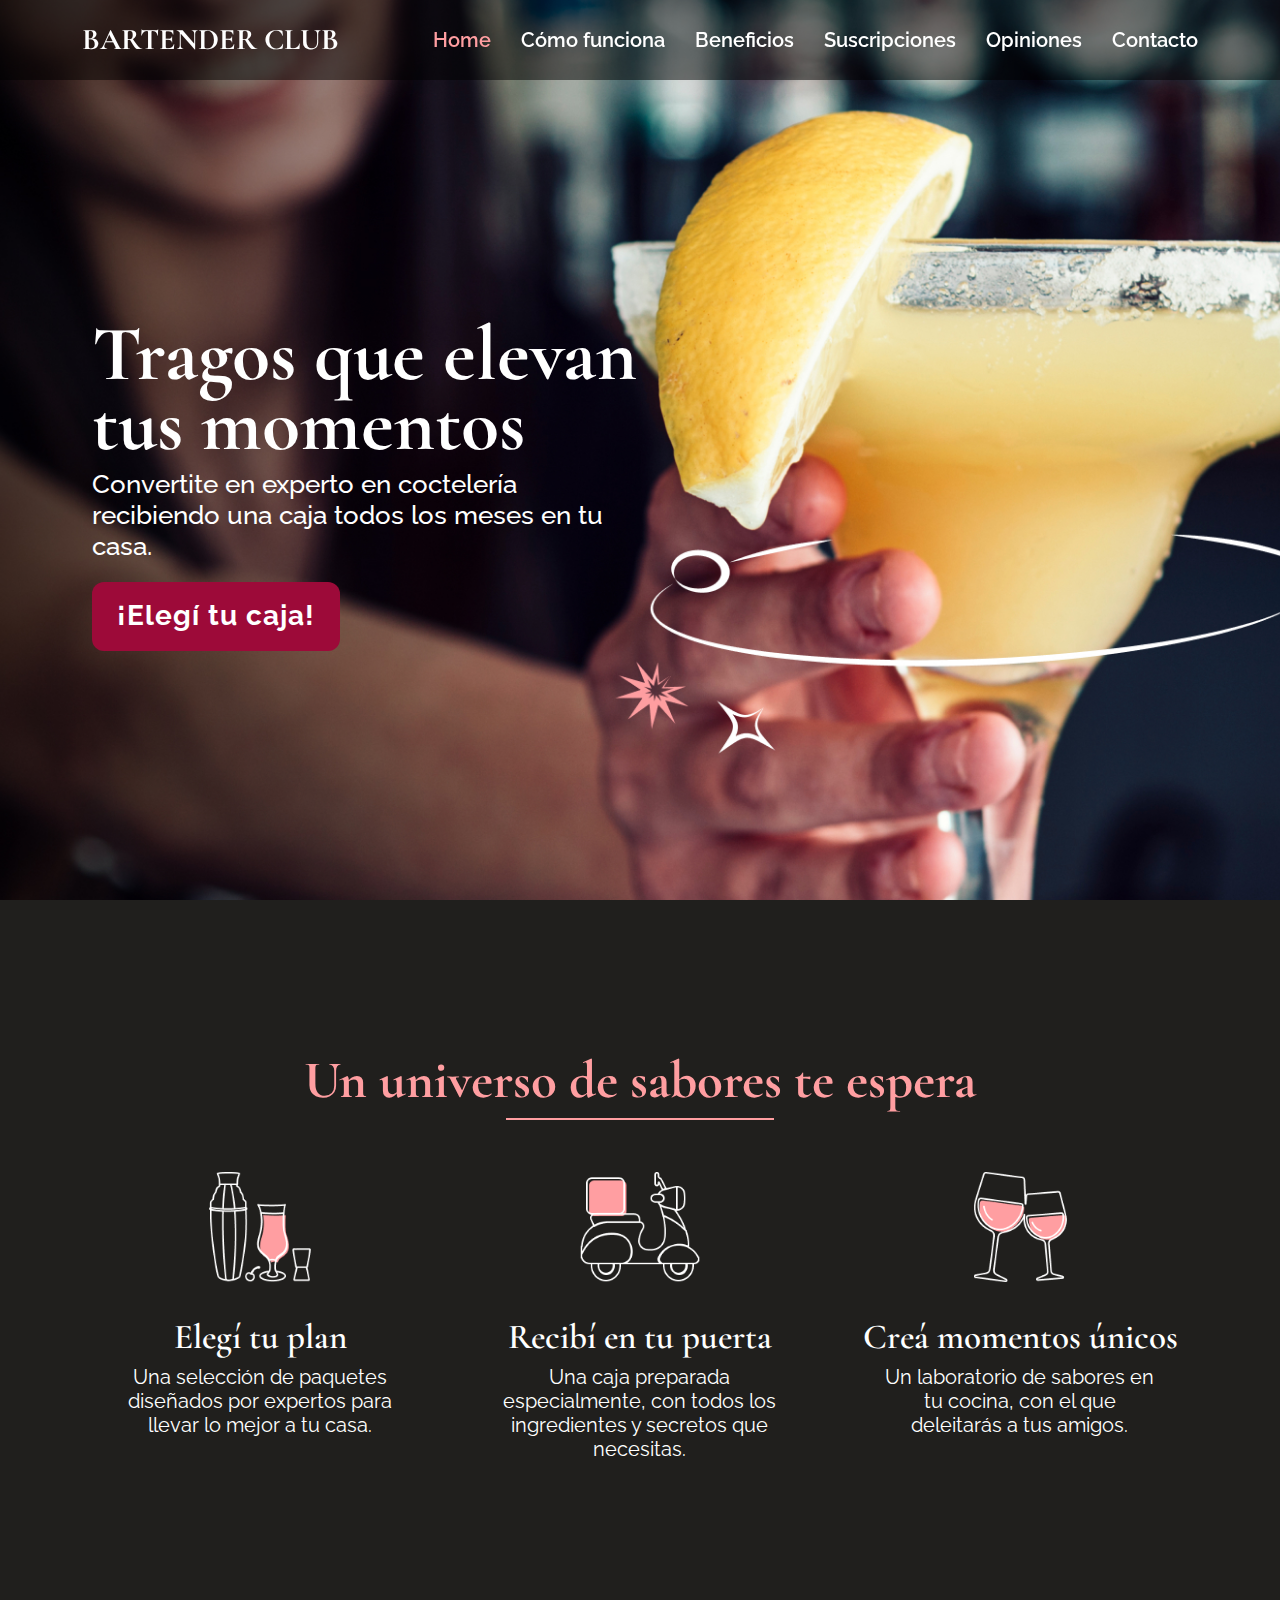
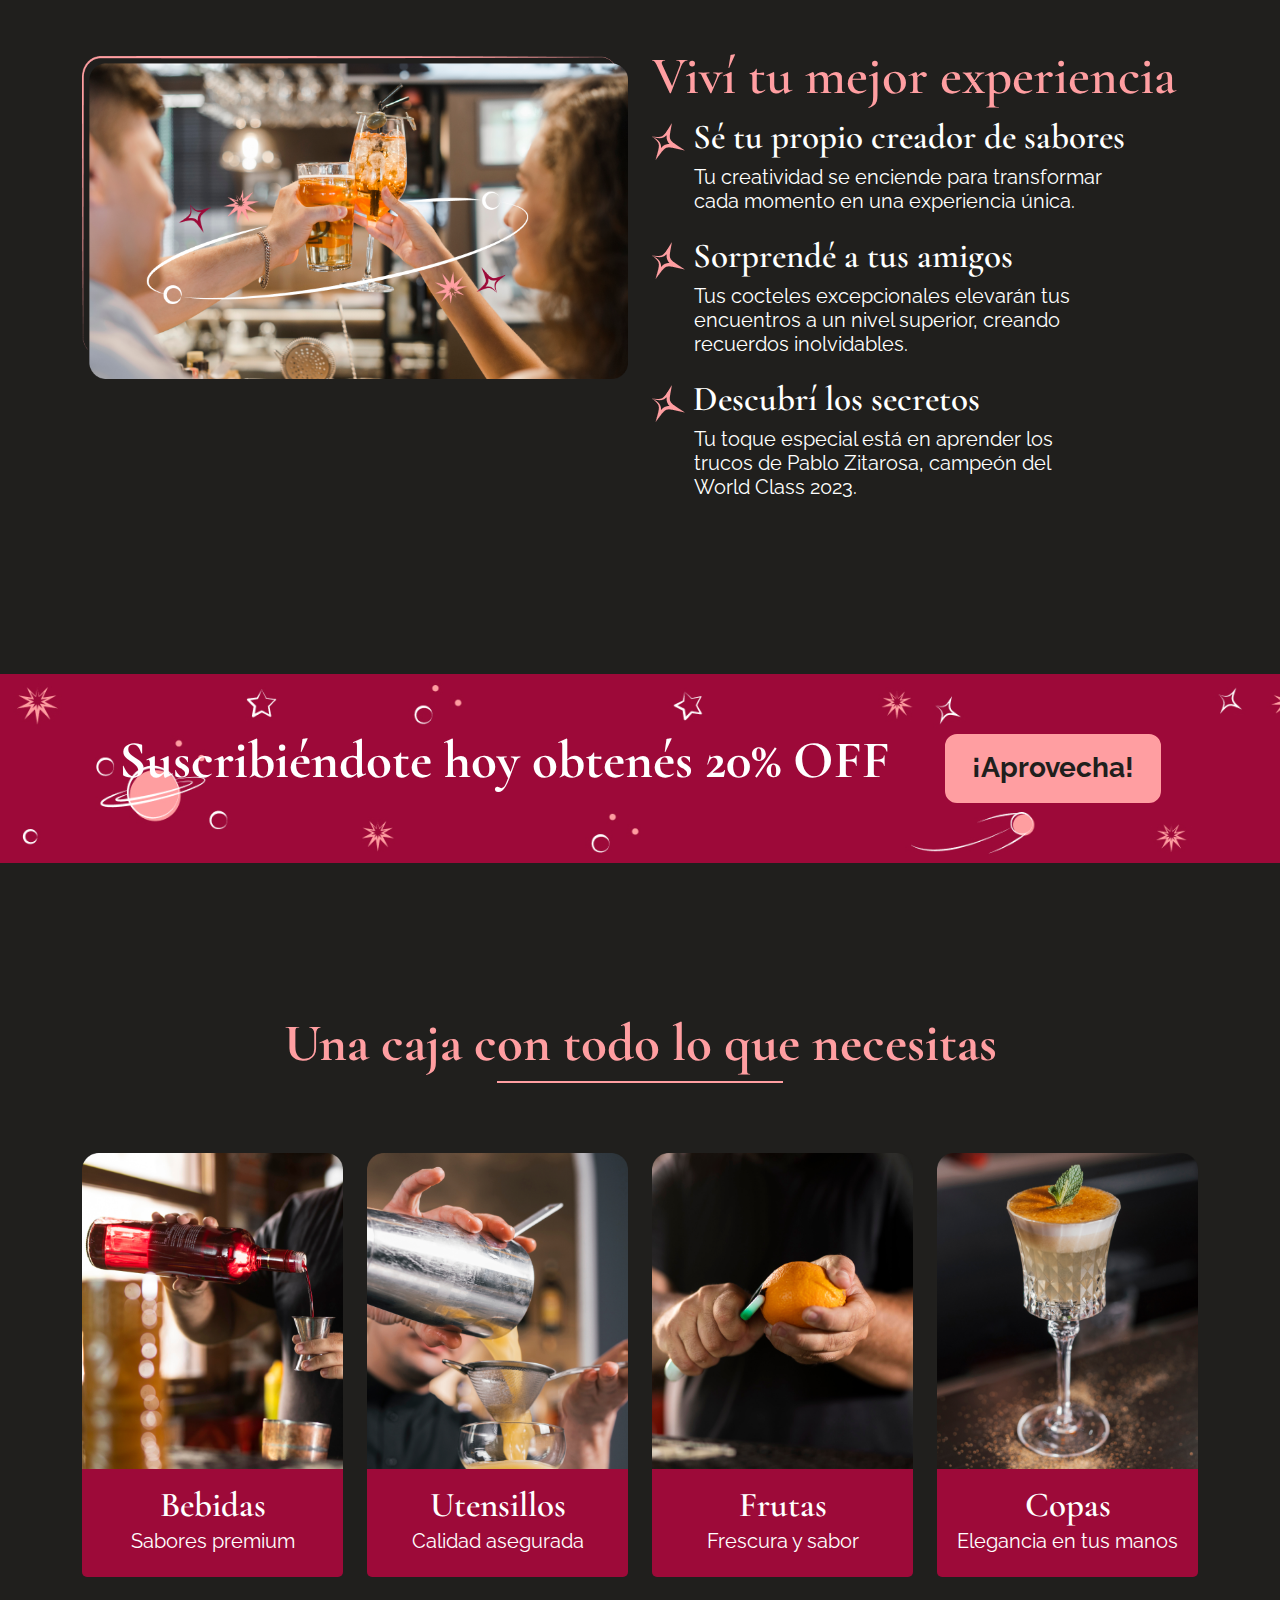
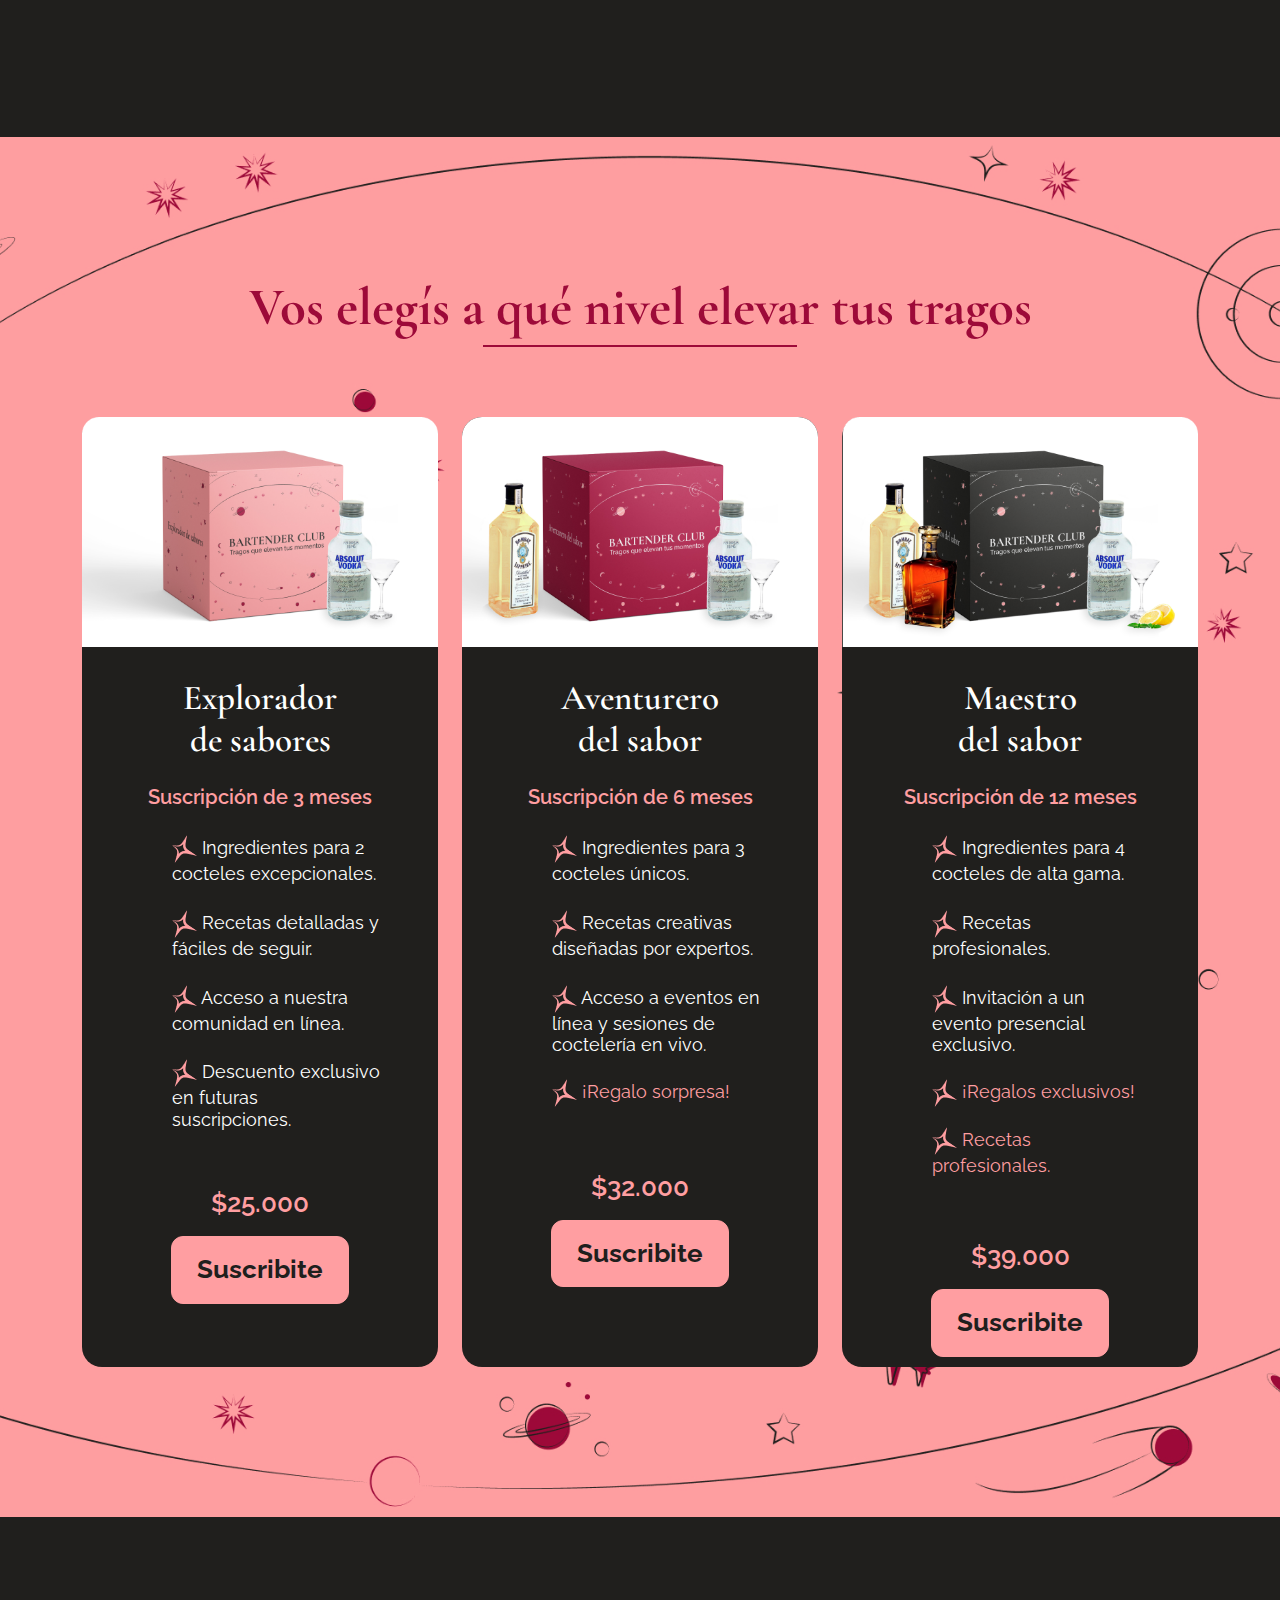
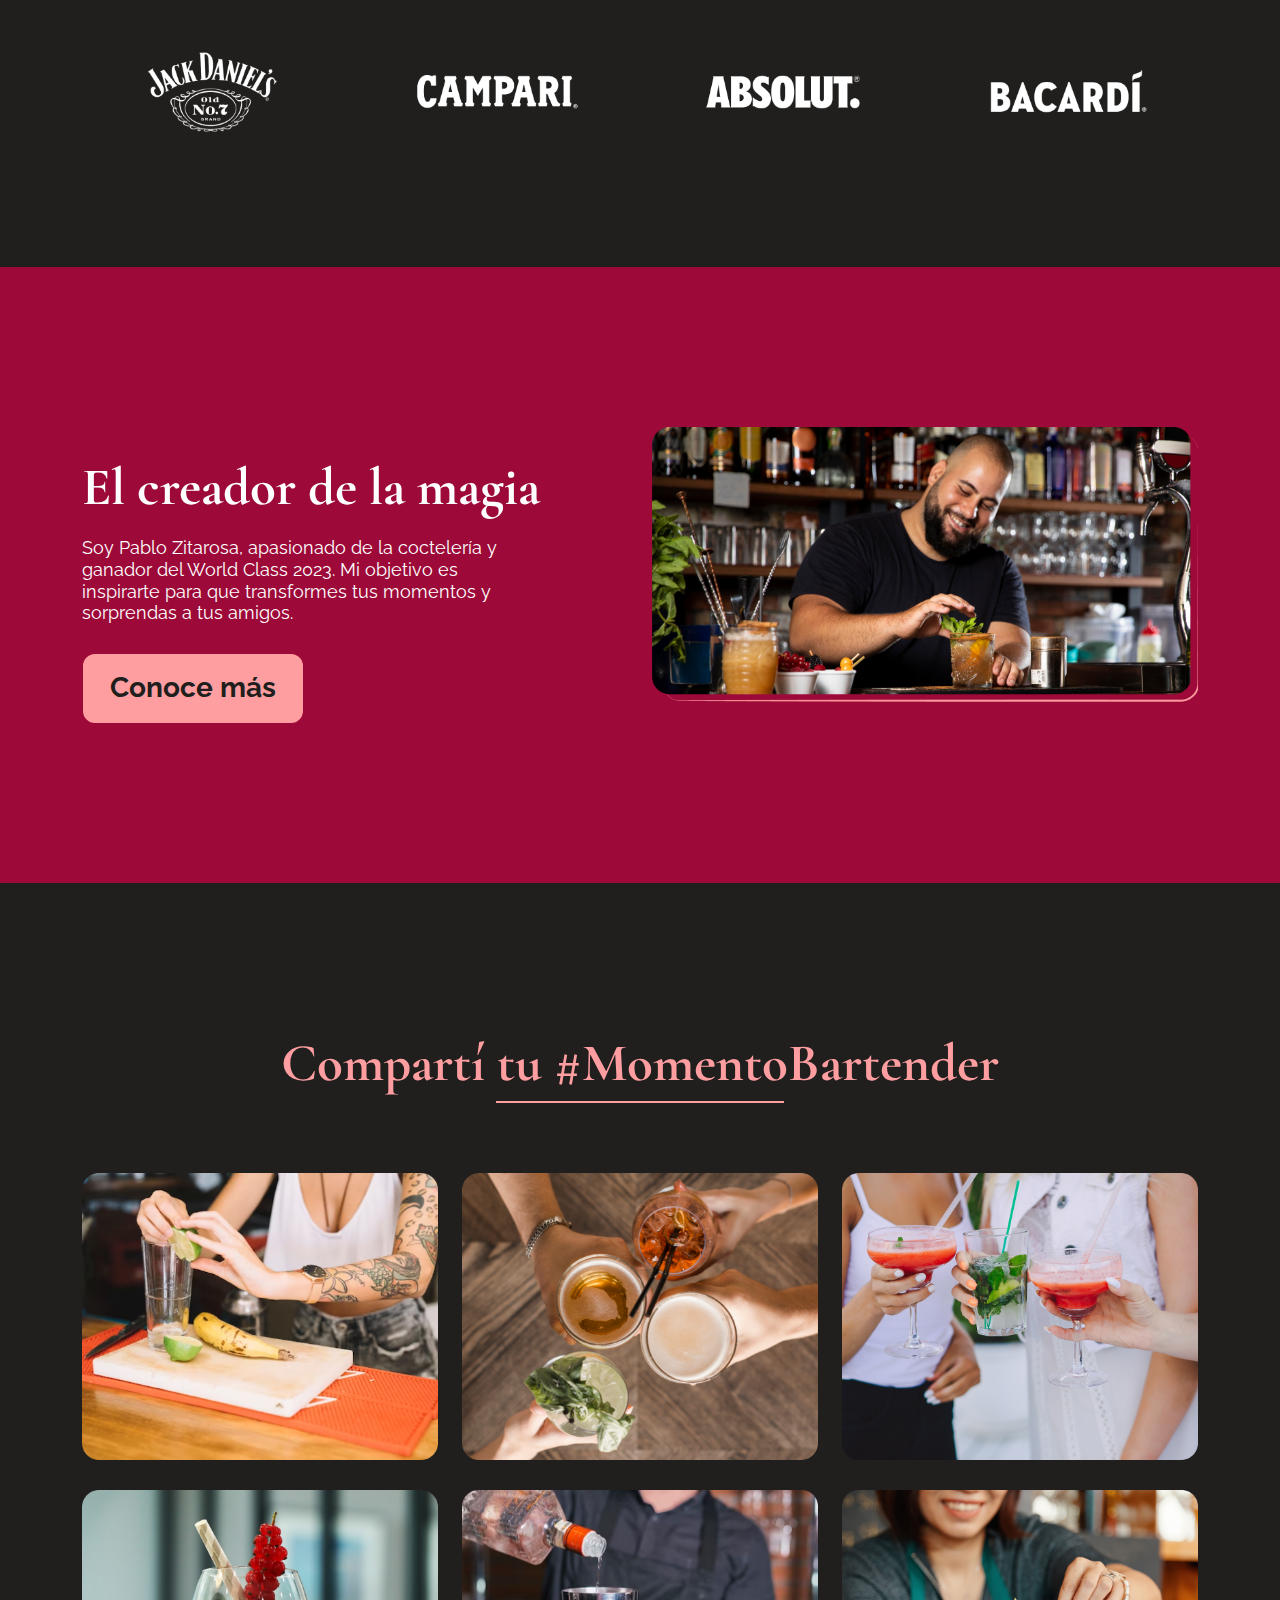
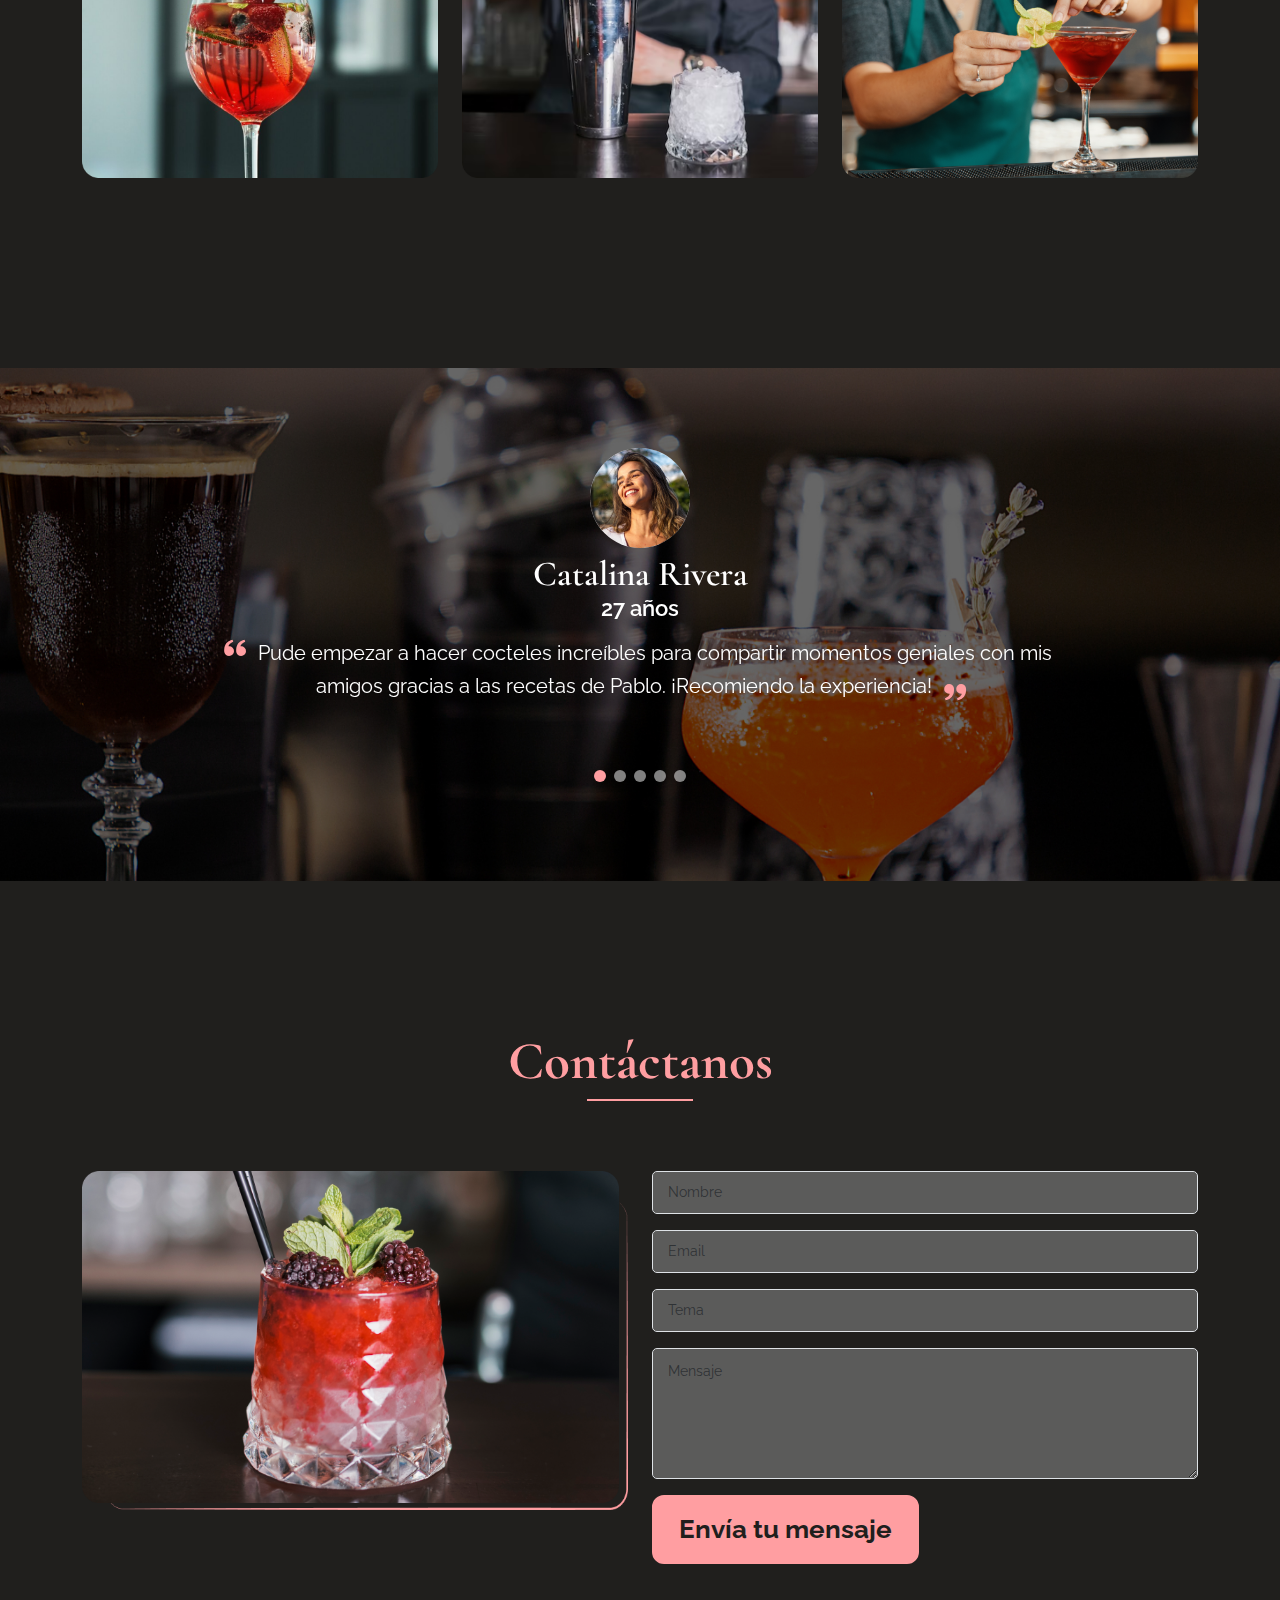
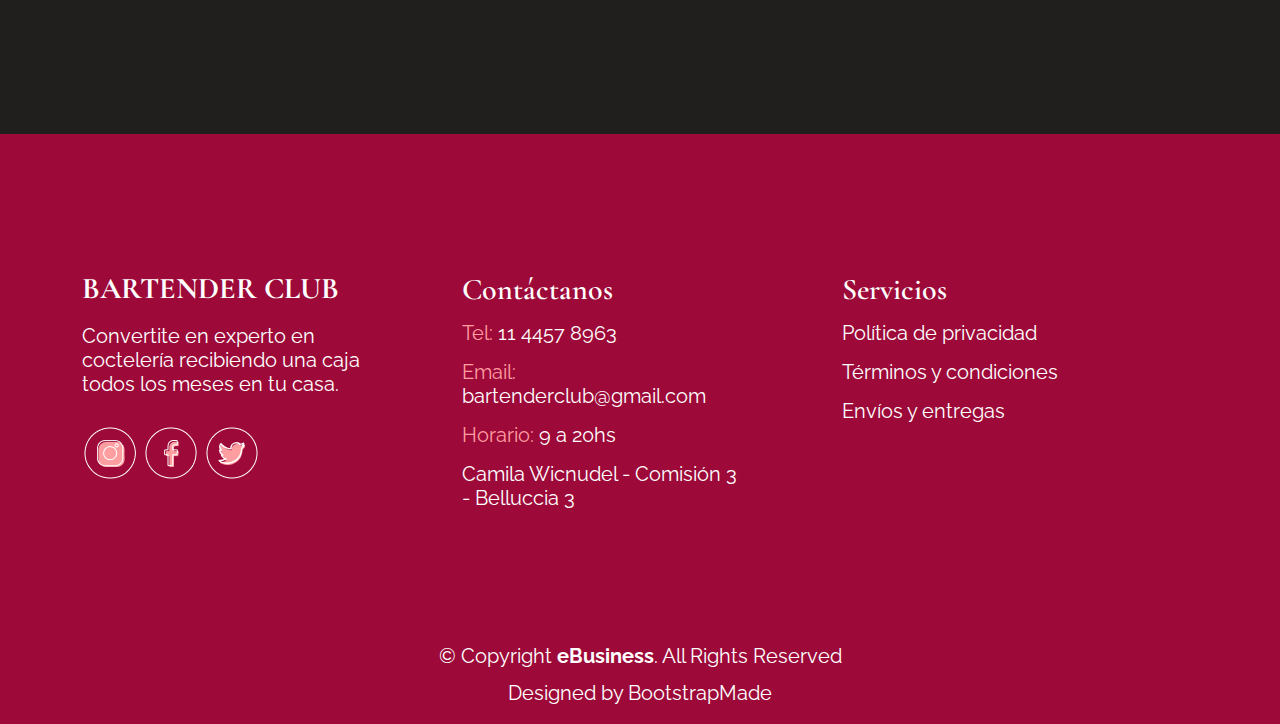
==== commit 48e166f2: "ÚLTIMOS CAMBIOS!" ====
--- a/index.html
+++ b/index.html
@@ -16,9 +16,8 @@
   <!-- Google Fonts -->
   <link rel="preconnect" href="https://fonts.googleapis.com">
   <link rel="preconnect" href="https://fonts.gstatic.com" crossorigin>
-  <link href="https://fonts.googleapis.com/css2?family=Cormorant+Garamond:wght@400;500;600;700&family=Montserrat:wght@400;500;600;700&display=swap" rel="stylesheet">
-
-
+  <link href="https://fonts.googleapis.com/css2?family=Cormorant+Garamond:wght@400;500;600;700&family=Raleway:wght@400;500;600;700&display=swap" rel="stylesheet">
+  
   <!-- Vendor CSS Files -->
   <link href="assets/vendor/animate.css/animate.min.css" rel="stylesheet">
   <link href="assets/vendor/bootstrap/css/bootstrap.min.css" rel="stylesheet">
@@ -425,7 +424,7 @@
                 <li class="check"><i class="bi bi-check"></i><span>Cash back</span></li> -->
               </ol>
               <h4> <br /> $39.000 </h4>
-              <button>Suscribite</button>
+              <a href="detalle.html"><button>Suscribite</button></a>
             </div>
           </div>
         </div>
--- a/assets/css/style.css
+++ b/assets/css/style.css
@@ -77,7 +77,7 @@
 
 h4,
 h5 {
-  font-family:  'Montserrat', sans-serif;
+  font-family:  'Raleway', sans-serif;
   margin: 0 0 15px;
   color: #FF9EA1;
   font-weight: 400;
@@ -147,8 +147,8 @@
 body {
   background: #fff; /* Quita el none repeat scroll 0 0 si no es necesario */
   color: #444;
-  font-family: 'Montserrat', sans-serif;
-  font-size: 19px;
+  font-family: 'Raleway', sans-serif;
+  font-size: 20px;
   text-align: left;
   overflow-x: hidden;
   line-height: 1.6; /* Ajusta el line-height según tu diseño */
@@ -401,8 +401,8 @@
   align-items: center;
   justify-content: space-between;
   padding: 10px 0 10px 30px;
-  font-family: 'Montserrat';
-  font-size: 19px;
+  font-family: 'Raleway';
+  font-size: 20px;
   font-weight: 600;
   color: #fff;
   white-space: nowrap;
@@ -705,8 +705,9 @@
 }
 
 #hero p {
-  width: 30%;
+  width: 27%;
   font-size: 26px;
+  font-weight: 500;
   line-height: 1.2;
   margin: 10px;
   color: #fff;
@@ -720,7 +721,7 @@
 
 @media (max-width: 768px) {
   #hero p {
-    font-size: 19px;
+    font-size: 20px;
     line-height: 1.2;
     width: 100%;
   }
@@ -781,9 +782,9 @@
 }
 
 #hero .btn-get-started {
- font-family: 'Montserrat';
+ font-family: 'Raleway';
   font-weight: 700;
-  font-size: 26px;
+  font-size: 28px;
   letter-spacing: 1px;
   display: inline-block;
   padding: 12px 25px;
@@ -796,7 +797,7 @@
 
 @media (max-width: 768px) {
   #hero .btn-get-started {
-    font-size: 21px;
+    font-size: 24px;
   
   }
 }
@@ -806,6 +807,246 @@
   background: #FF9EA1;
   color: #201F1D;
 }
+
+
+
+/*--------------------------------------------------------------
+# Hero2 Section detalle
+--------------------------------------------------------------*/
+#hero2 {
+  width: 100%;
+  height: 100vh;
+  background: #000;
+}
+
+/* Default background image for desktop */
+#hero2 .carousel-item {
+  background: url("../img/hero-carousel/herodetalle.jpg") no-repeat;
+  background-size: cover;
+
+}
+
+/* Mobile view: change background image for smaller screens */
+@media (max-width: 768px) {
+  #hero2 .carousel-item {
+    background: url("../img/hero-carousel/detallemobile.jpg") no-repeat;
+      background-repeat: no-repeat;
+  background-size: cover;
+  background-position: top center;
+  }
+}
+
+
+
+
+#hero2 .carousel,
+#hero2 .carousel-inner,
+#hero2 .carousel-item,
+#hero2 .carousel-item::before {
+  position: absolute;
+  top: 0;
+  right: 0;
+  left: 0;
+  bottom: 0;
+}
+
+#hero2 .carousel-item {
+  background-size: cover;
+  background-position: center;
+  background-repeat: no-repeat;
+}
+
+/* Mobile view: change background image for smaller screens */
+@media (max-width: 768px) {
+  #hero .carousel-item {
+    background: url("../img/hero-carousel/detallemobile.jpg") no-repeat;
+    background-repeat: no-repeat;
+    background-size: cover; /* Ajusta la imagen para cubrir todo el contenedor */
+    background-position: top center;
+  }
+}
+
+
+#hero2 .carousel-container {
+  display: flex;
+  justify-content: center;
+  align-items: center;
+  position: absolute;
+  bottom: 0;
+  top: 70px;
+  left: 50px;
+  right: 50px;
+}
+
+@media (max-width: 768px) {
+  #hero2 .carousel-container {
+    justify-content: flex-start; /* Align at the top */
+    align-items: center;
+    position: absolute;
+    top: 140px; /* Position at the top */
+    bottom: auto; /* Reset the bottom property */
+    left: 30px;
+    right: auto;
+    width: 90%;
+  }
+}
+
+
+#hero2 .container {
+  text-align: left;
+}
+
+#hero2 h2 {
+  color: #201F1D;
+  width: 30%;
+  margin-bottom: 20px;
+  font-size: 78px;
+  margin: 10px;
+  font-weight: 700;
+  line-height: 70px; /* 100% */
+  
+  
+}
+
+#hero2 h4 {
+  color: #9D0A39;
+  width: 100%;
+  margin-bottom: 26px;
+  font-size: 22px;
+  margin: 10px;
+  font-weight: 700;
+
+  
+  
+}
+
+#hero2 h3 {
+  color: #9D0A39;
+  width: 30%;
+  margin-bottom: 20px;
+  font-family: 'Raleway', sans;
+  font-size: 28px;
+  margin: 10px;
+  font-weight: 700;
+ 
+  
+  
+}
+
+@media (max-width: 768px) {
+  #hero2 h2 {
+    font-size: 62px;
+    width: 100%;
+    line-height: 0.9;
+    margin-top: 0px;
+    padding-top: 0;
+  }
+}
+
+#hero2 p {
+  font-size: 26px;
+  font-weight: 500;
+  line-height: 1.2;
+  margin: 10px;
+  width: 15%;
+  color: #201F1D;
+}
+
+@media (min-width: 1024px) {
+  #hero2 p {
+    width: 47%;
+  }
+}
+
+@media (max-width: 768px) {
+  #hero2 p {
+    font-size: 20px;
+    line-height: 1.2;
+    width: 100%;
+  }
+}
+
+#hero2 .carousel-fade {
+  overflow: hidden;
+}
+
+#hero2 .carousel-fade .carousel-inner .carousel-item {
+  transition-property: opacity;
+}
+
+#hero2 .carousel-fade .carousel-inner .carousel-item,
+#hero2 .carousel-fade .carousel-inner .active.carousel-item-start,
+#hero2 .carousel-fade .carousel-inner .active.carousel-item-end {
+  opacity: 0;
+}
+
+#hero2 .carousel-fade .carousel-inner .active,
+#hero2 .carousel-fade .carousel-inner .carousel-item-next.carousel-item-start,
+#hero2 .carousel-fade .carousel-inner .carousel-item-prev.carousel-item-end {
+  opacity: 1;
+  transition: 0.5s;
+}
+
+#hero2 .carousel-fade .carousel-inner .carousel-item-next,
+#hero2 .carousel-fade .carousel-inner .carousel-item-prev,
+#hero2 .carousel-fade .carousel-inner .active.carousel-item-start,
+#hero2 .carousel-fade .carousel-inner .active.carousel-item-end {
+  left: 0;
+  transform: translate3d(0, 0, 0);
+}
+
+#hero2 .carousel-control-prev,
+#hero2 .carousel-control-next {
+  width: 10%;
+}
+
+@media (min-width: 1024px) {
+
+  #hero2 .carousel-control-prev,
+  #hero2 .carousel-control-next {
+    width: 5%;
+  }
+}
+
+#hero2 .carousel-control-next-icon,
+#hero2 .carousel-control-prev-icon {
+  background: none;
+  font-size: 32px;
+  line-height: 1;
+}
+
+#hero2 .carousel-indicators li {
+  cursor: pointer;
+  list-style-type: none;
+}
+
+#hero2 .btn-get-started {
+ font-family: 'raleway';
+  font-weight: 700;
+  font-size: 28px;
+  letter-spacing: 1px;
+  display: inline-block;
+  padding: 10px 25px;
+  border-radius: 12px;
+  transition: 0.5s;
+  margin: 10px;
+  color: #fff;
+  background: #9D0A39;
+}
+
+@media (max-width: 768px) {
+  #hero2 .btn-get-started {
+    font-size: 24px;
+  
+  }
+}
+
+
+#hero2 .btn-get-started:hover {
+  background: #201F1D;
+  color: #FF9EA1;
+}
+
 
 /*--------------------------------------------------------------
 # About1
@@ -878,13 +1119,15 @@
 
 .single-well p {
   color: #fff;
-  font-family: 'Montserrat' ;
-  font-size: 18px;
+  font-family: 'Raleway' ;
+  font-size: 20px;
   line-height: 1.2;
-  width: 77%;
+  width: 79%;
   font-weight: 400;
   margin-right: 5px;
   margin-left: 42px;
+  margin-top: 0px;
+  
 
 }
 
@@ -904,10 +1147,10 @@
   border: 2px solid #FF9EA1;
   color: #201F1D;
   display: inline-block;
-  font-size: 24px;
+  font-size: 28px;
   font-weight: 700;
   margin-left: 40px;
-  padding: 12px 25px;
+  padding: 10px 25px;
   text-decoration: none;
   border-radius: 12px;
 }
@@ -971,16 +1214,16 @@
 
 .single-well2 p {
   color: #fff;
-  font-family: 'Montserrat' ;
+  font-family: 'Raleway' ;
   font-size: 18px;
   line-height: 1.2;
-  width: 90%;
+  width: 80%;
   margin-bottom: 30px;
 }
 
 @media (max-width: 768px) {
   .single-well2 p{
-    font-size: 17px;
+    font-size: 18px;
    
   }
 }
@@ -990,25 +1233,25 @@
   border: 2px solid #FF9EA1;
   color: #201F1D;
   display: inline-block;
-  font-size: 26px;
+  font-size: 28px;
   font-weight: 700;
   margin-left: 1px;
-  padding: 12px 25px;
+  padding: 10px 25px;
   text-decoration: none;
   border-radius: 12px;
 }
 
 @media (max-width: 768px) {
   .about-btn {
-    font-size: 21px;
+    font-size: 24px;
    margin-bottom: 30px;
   }
 }
 
 .about-btn:hover {
-  background-color: #9D0A39;
-  border: 1px solid #9D0A39;
-  color: #fff;
+  background-color: #201F1D;
+  border: 1px solid #201F1D;
+  color: #FF9EA1;
 }
 
 
@@ -1104,16 +1347,16 @@
   font-weight: 400;
   line-height: 1.2;
   color: #fff;
-  font-size: 18px;
+  font-size: 20px;
   margin-right: auto;
   margin-left: auto;
-  width: 77%;
+  width: 79%;
 
 }
 
 @media (max-width: 768px) {
   #services p {
-    font-size: 17px;
+    font-size: 18px;
     font-weight: 400;
   line-height: 1.2;
   color: #fff;
@@ -1122,6 +1365,102 @@
   }
 }
 
+/*--------------------------------------------------------------
+# Services2 detalle
+--------------------------------------------------------------*/
+.services-icon2 {
+  color: #ffff;
+  display: inline-block;
+  font-size: 36px;
+  line-height: 36px;
+  margin-bottom: 20px;
+}
+
+.services-area2 {
+  background-color: #201F1D;
+  padding-top: 160px;
+  padding-bottom: 160px;
+ 
+}
+
+.services-area2 .services-head h2 {
+  margin-bottom: 60px; /* Ajusta este valor según tu preferencia */
+}
+
+.section-headline2.services-head>h2 {
+  margin-bottom: 60px;
+  font-size: 53px;
+  
+}
+
+.services-details {
+  padding-top: 10px;
+  transition: all 0.5s ease 0s;
+}
+
+
+
+.row.second-row {
+  margin-top: 10px;
+}
+
+.section-head2>h2 {
+  color: #FF9EA1;
+  font-size: 40px;
+}
+
+@media (max-width: 768px) {
+  #services2 h2 {
+    font-size: 42px;
+    width: 80%;
+    line-height: 1;
+  }
+}
+
+.single-services2>h4 {
+  color: #fff;
+  font-size: 35px;
+  font-family: 'Cormorant Garamond', serif; ;
+  font-weight: 600;
+  margin-top: 30px;
+  
+}
+
+@media (max-width: 768px) {
+  #services2 h4 {
+    font-size: 32px;
+    width: 100%;
+    line-height: 1.2;
+    margin-right: 0px;
+    margin-left: 0px;
+    align-items: center;
+    margin-top: 15px;
+  }
+}
+
+.single-services2>p {
+  font-weight: 400;
+  line-height: 1.2;
+  color: #fff;
+  font-size: 20px;
+  margin-right: auto;
+  margin-left: auto;
+  width: 79%;
+
+}
+
+@media (max-width: 768px) {
+  #services2 p {
+    font-size: 18px;
+    font-weight: 400;
+  line-height: 1.2;
+  color: #fff;
+  width: 83%;
+    line-height: 1.2;
+    margin-top: 0px;
+    margin-bottom: 70px;
+  }
+}
 
 /*--------------------------------------------------------------
 # Marcas
@@ -1351,7 +1690,258 @@
 
 @media (max-width: 768px) {
   .team-content>p {
-    font-size: 17px;
+    font-size: 18px;
+
+  }
+}
+
+.team-content.head-team p {
+  margin-bottom: 0;
+}
+
+.team-left-icon.text-center {
+  margin-bottom: 20px;
+}
+
+.head-team h4 {
+  display: inline-block;
+  font-family:'Cormorant Garamond', serif ;
+  font-size: 35px;
+  font-weight: 600;
+  padding-bottom: 10px;
+}
+
+
+
+/*--------------------------------------------------------------
+# Team2 detalle
+--------------------------------------------------------------*/
+
+.our-team-area
+{
+  background: #201F1D;
+padding-top: 160px;
+padding-bottom: 160px;
+}
+
+.team-member {
+  background: #9D0A39;
+  display: block;
+  margin-right: -15px;
+  padding: 10px;
+  position: relative;
+  overflow: hidden;
+}
+
+.team-member::before {
+  background: rgba(0, 0, 0, 0) url("../img/team/team01.jpg") repeat scroll 0 0;
+  content: "";
+  display: block;
+  height: 100%;
+  left: 0;
+  margin-right: -15px;
+  padding: 10px;
+  position: absolute;
+  top: 0;
+  width: 100%;
+  z-index: -1;
+  background-repeat: no-repeat;
+  background-size: cover;
+  background-position: top center;
+  transition: 5s;
+  transform: scale(1);
+}
+
+.team-member:hover.team-member::before {
+  transform: scale(1.2);
+}
+
+
+
+.team-left-text h4 {
+  color: #fff;
+  font-size: 35px;
+  font-weight: 600;
+
+}
+
+.team-left-text p {
+  color: #fff;
+  font-size: 18px;
+  line-height: 26px;
+}
+
+.email-news {
+  display: block;
+  margin: 30px 0;
+  overflow: hidden;
+  text-align: center;
+  width: 100%;
+}
+
+.email-news .email_button input {
+  background: rgba(0, 0, 0, 0) none repeat scroll 0 0;
+  border: 1px solid #fff;
+  color: #fff;
+  float: left;
+  font-size: 13px;
+  padding: 8px;
+  width: 81%;
+}
+
+.email-news .email_button>button {
+  background: rgba(0, 0, 0, 0) none repeat scroll 0 0;
+  border: 1px solid #fff;
+  color: #fff;
+  float: left;
+  font-size: 16px;
+  padding: 8px 12px;
+  text-align: center;
+}
+
+.email-news .email_button>button:hover {
+  background: #3EC1D5;
+  border: 1px solid #fff;
+  color: #fff;
+}
+
+.team-left-icon ul li {
+  display: inline-block;
+}
+
+.team-left-icon ul li a:hover {
+  color: #3EC1D5;
+  background: #fff;
+  border: 2px solid #fff;
+}
+
+.team-left-icon ul li a {
+  border: 2px solid #fff;
+  color: #fff;
+  display: block;
+  font-size: 16px;
+  height: 40px;
+  line-height: 37px;
+  margin: 0 3px;
+  width: 40px;
+}
+
+.team-member-carousel .single-team-member {
+  overflow: hidden;
+  width: 100%;
+}
+
+.single-team-member:hover .team-img a:after {
+  opacity: 1;
+}
+
+.single-team-member:hover .team-social-icon {
+  top: 45%;
+  opacity: 1;
+}
+
+.team-img {
+  position: relative;
+}
+
+.team-img>a {
+  display: block;
+}
+
+
+
+.team-social-icon {
+  left: 50%;
+  margin-left: -61px;
+  opacity: 0;
+  position: absolute;
+  top: 30%;
+  transition: 1.3s;
+}
+
+.team-social-icon ul li {
+  display: inline-block;
+}
+
+.team-social-icon ul li a {
+  border: 1px solid #fff;
+  border-radius: 50%;
+  color: #fff;
+  display: inline-flex;
+  align-items: center;
+  justify-content: center;
+  font-size: 14px;
+  height: 34px;
+  width: 34px;
+  margin: 0 3px;
+}
+
+.team-social-icon ul li a i {
+  line-height: 0;
+}
+
+.team-social-icon ul li a:hover {
+  color: #fff;
+  border: 1px solid #3EC1D5;
+  background: #3EC1D5;
+}
+
+.team-content2 {
+  padding: 20px 0px;
+  background-color: #201F1D;
+  border-bottom-left-radius: 5px;
+  border-bottom-right-radius: 5px;
+}
+
+
+.team-content2>h3,
+.team-content2>p {
+  color: #fff;
+  margin-bottom: 0px;
+}
+
+.team-content2>h3 {
+  display: inline-block;
+  font-family:'Cormorant Garamond', serif ;
+  font-size: 35px;
+  font-weight: 600;
+}
+
+
+@media (max-width: 768px) {
+  .team-content2>h3 {
+    font-size: 32px;
+    margin-bottom: 3px;
+
+  }
+}
+
+
+@media (max-width: 768px) {
+  #team2 h2 {
+    font-size: 42px;
+    font-weight: 700;
+    width:90%;
+    
+
+  }
+}
+
+@media (max-width: 768px) {
+  #team3 h2 {
+    font-size: 42px;
+    font-weight: 700;
+    width:90%;
+    
+
+  }
+}
+
+
+
+@media (max-width: 768px) {
+  .team-content2>p {
+    font-size: 18px;
 
   }
 }
@@ -1424,7 +2014,7 @@
 
 @media (max-width: 768px) {
   .work-right-text p {
-    font-size: 17px;
+    font-size: 18px;
     width: 100%;
 
   }
@@ -1433,8 +2023,8 @@
 .work-right-text .sus-btn {
   margin-left: 0;
   margin-top: 15px;
-  font-size: 26px;
-  padding: 12px 25px;
+  font-size: 28px;
+  padding: 10px 25px;
   font-weight: 700;
 }
 
@@ -1827,7 +2417,7 @@
 .pri_table_list ol {
   list-style: outside none none;
   margin-right: auto;
-  margin-left: auto;
+  margin-left: 50px;
   padding: 0 0 5px;
   text-align: left;
   font-size: 18px;
@@ -1843,7 +2433,7 @@
 .pri_table_list ol h6 {
   color: #FF9EA1;
   font-size: 18px;
-  font-family:  'Montserrat', sans-serif;
+  font-family:  'Raleway', sans-serif;
   list-style: outside none none;
   margin-right: 30px;
   margin-left: 40px;
@@ -2064,17 +2654,17 @@
   border: 2px solid #FF9EA1;
   color: #201F1D;
   display: inline-block;
-  font-size: 26px;
+  font-size: 28px;
   font-weight: 700;
   margin-left: 50px;
-  padding: 12px 25px;
+  padding: 10px 25px;
   text-decoration: none;
   border-radius: 12px;
 }
 
 @media (max-width: 768px) {
   .sus-btn {
-    font-size: 21px;
+    font-size: 24px;
     margin-top: 0px;
 
   }
@@ -2086,6 +2676,78 @@
   border: 2px solid #201F1D;
   color: #FF9EA1;
 }
+
+
+/*--------------------------------------------------------------
+# agasaja
+--------------------------------------------------------------*/
+.suscribe-area2 {
+  background: url("../img/background/agasaja.jpg");
+  background-size: cover;
+  padding: 80px 0;
+}
+
+@media (max-width: 1023px) {
+  .suscribe-area2 {
+ background: url("../img/background/agasajamobile.jpg");
+    background-repeat: no-repeat;
+     background-position: cover;
+     padding:70px 0;
+    /* Otros estilos que desees para móviles */
+  }
+}
+
+.suscribe-text2 {
+  display: block;
+  padding: 0px 0;
+}
+
+.suscribe-text2 h2 {
+  color: #fff;
+  display: inline-block;
+  font-size: 53px;
+  font-weight: 700;
+  margin: 0px;
+  
+}
+
+@media (max-width: 768px) {
+  .suscribe-text2 h2 {
+    font-size: 42px;
+    width: 100%;
+    line-height: 1.2;
+    margin-bottom: 0px ;
+  }
+}
+
+.sus-btn {
+  background: #FF9EA1 none repeat scroll 0 0;
+  border: 2px solid #FF9EA1;
+  color: #201F1D;
+  display: inline-block;
+  font-size: 28px;
+  font-weight: 700;
+  margin-left: 50px;
+  padding: 10px 25px;
+  text-decoration: none;
+  border-radius: 12px;
+}
+
+@media (max-width: 768px) {
+  .sus-btn {
+    font-size: 24px;
+    margin-top: 0px;
+
+  }
+}
+
+
+.sus-btn:hover {
+  background: #201F1D none repeat scroll 0 0;
+  border: 2px solid #201F1D;
+  color: #FF9EA1;
+}
+
 
 /*--------------------------------------------------------------
 # Contact
@@ -2823,7 +3485,7 @@
 
 @media (max-width: 768px) {
   .footer-head p {
-   font-size: 17px;
+   font-size: 18px;
    margin-left: 30px;
   }
 }
@@ -2893,6 +3555,12 @@
   line-height: 0;
 }
 
+@media (max-width: 768px) {
+  .footer-icons {
+   margin-left: 30px;
+  }
+}
+
 .flicker-img>a {
   float: left;
   padding: 1px;
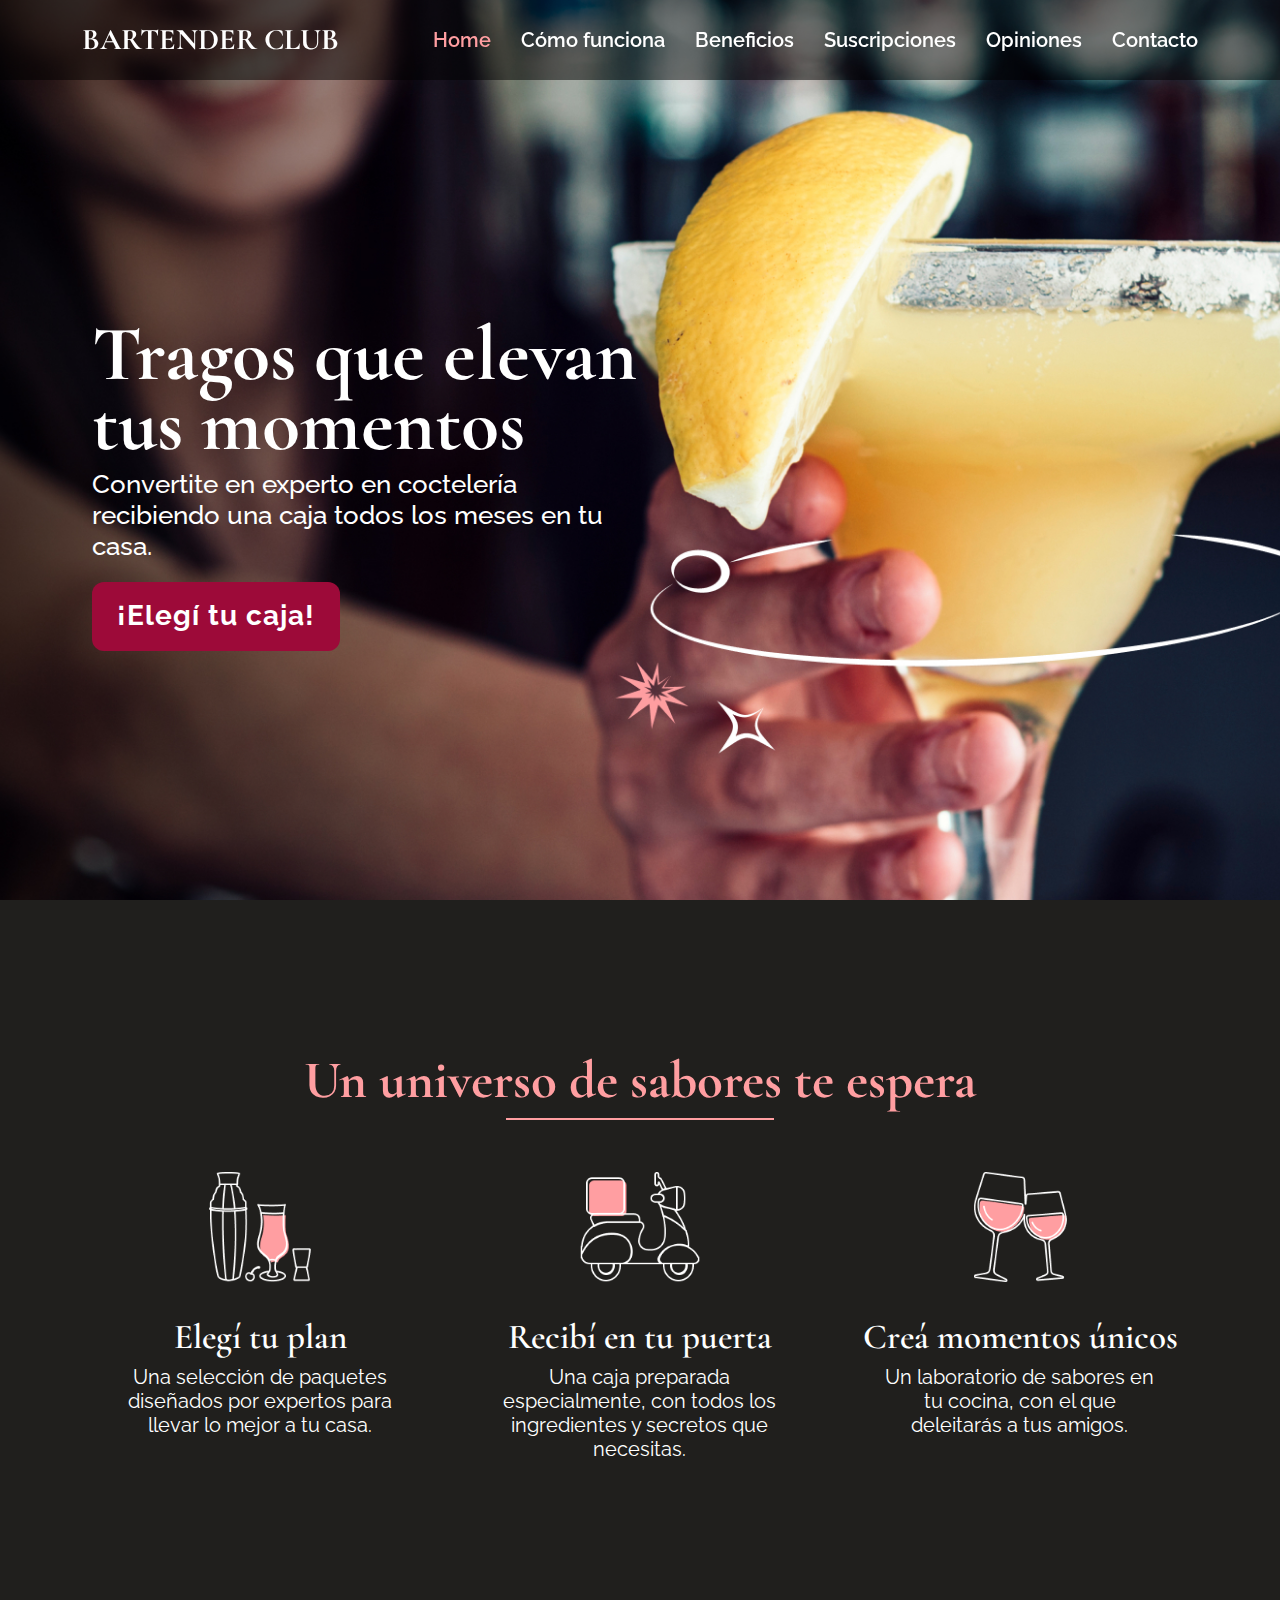
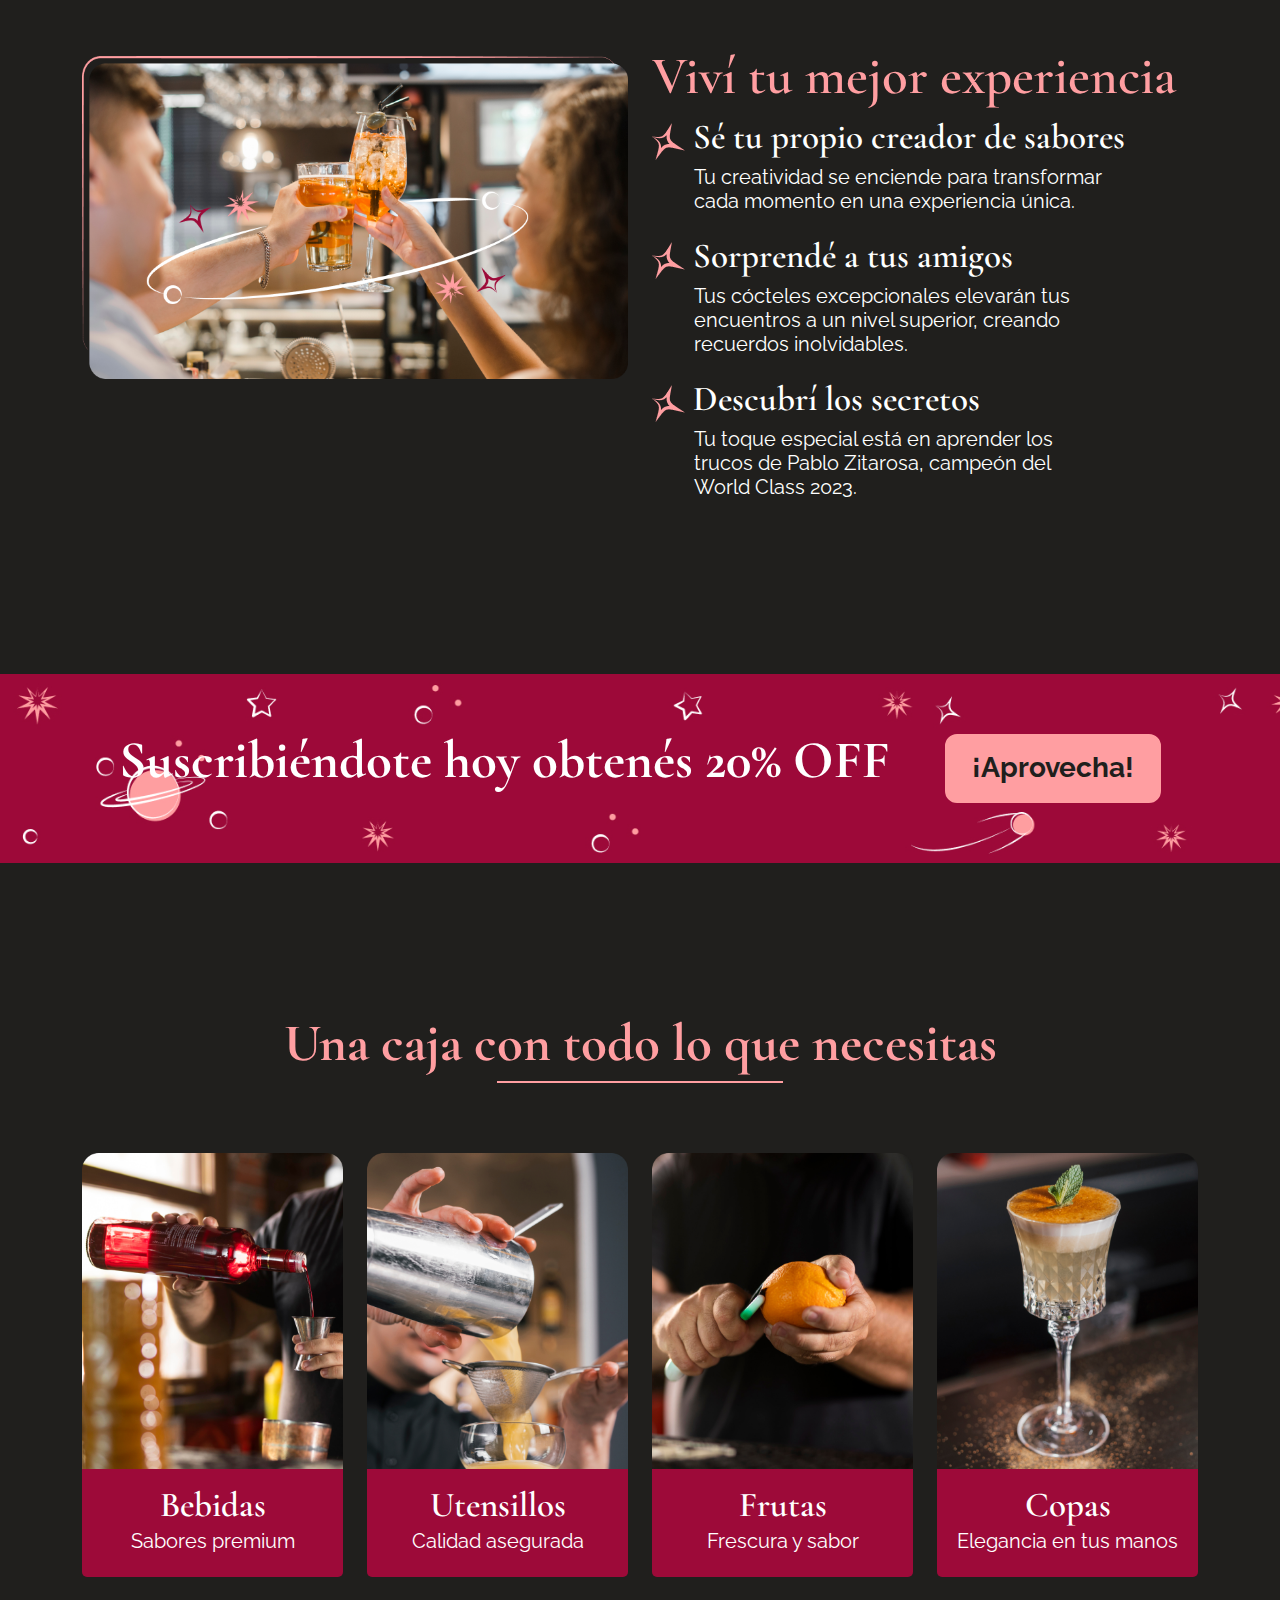
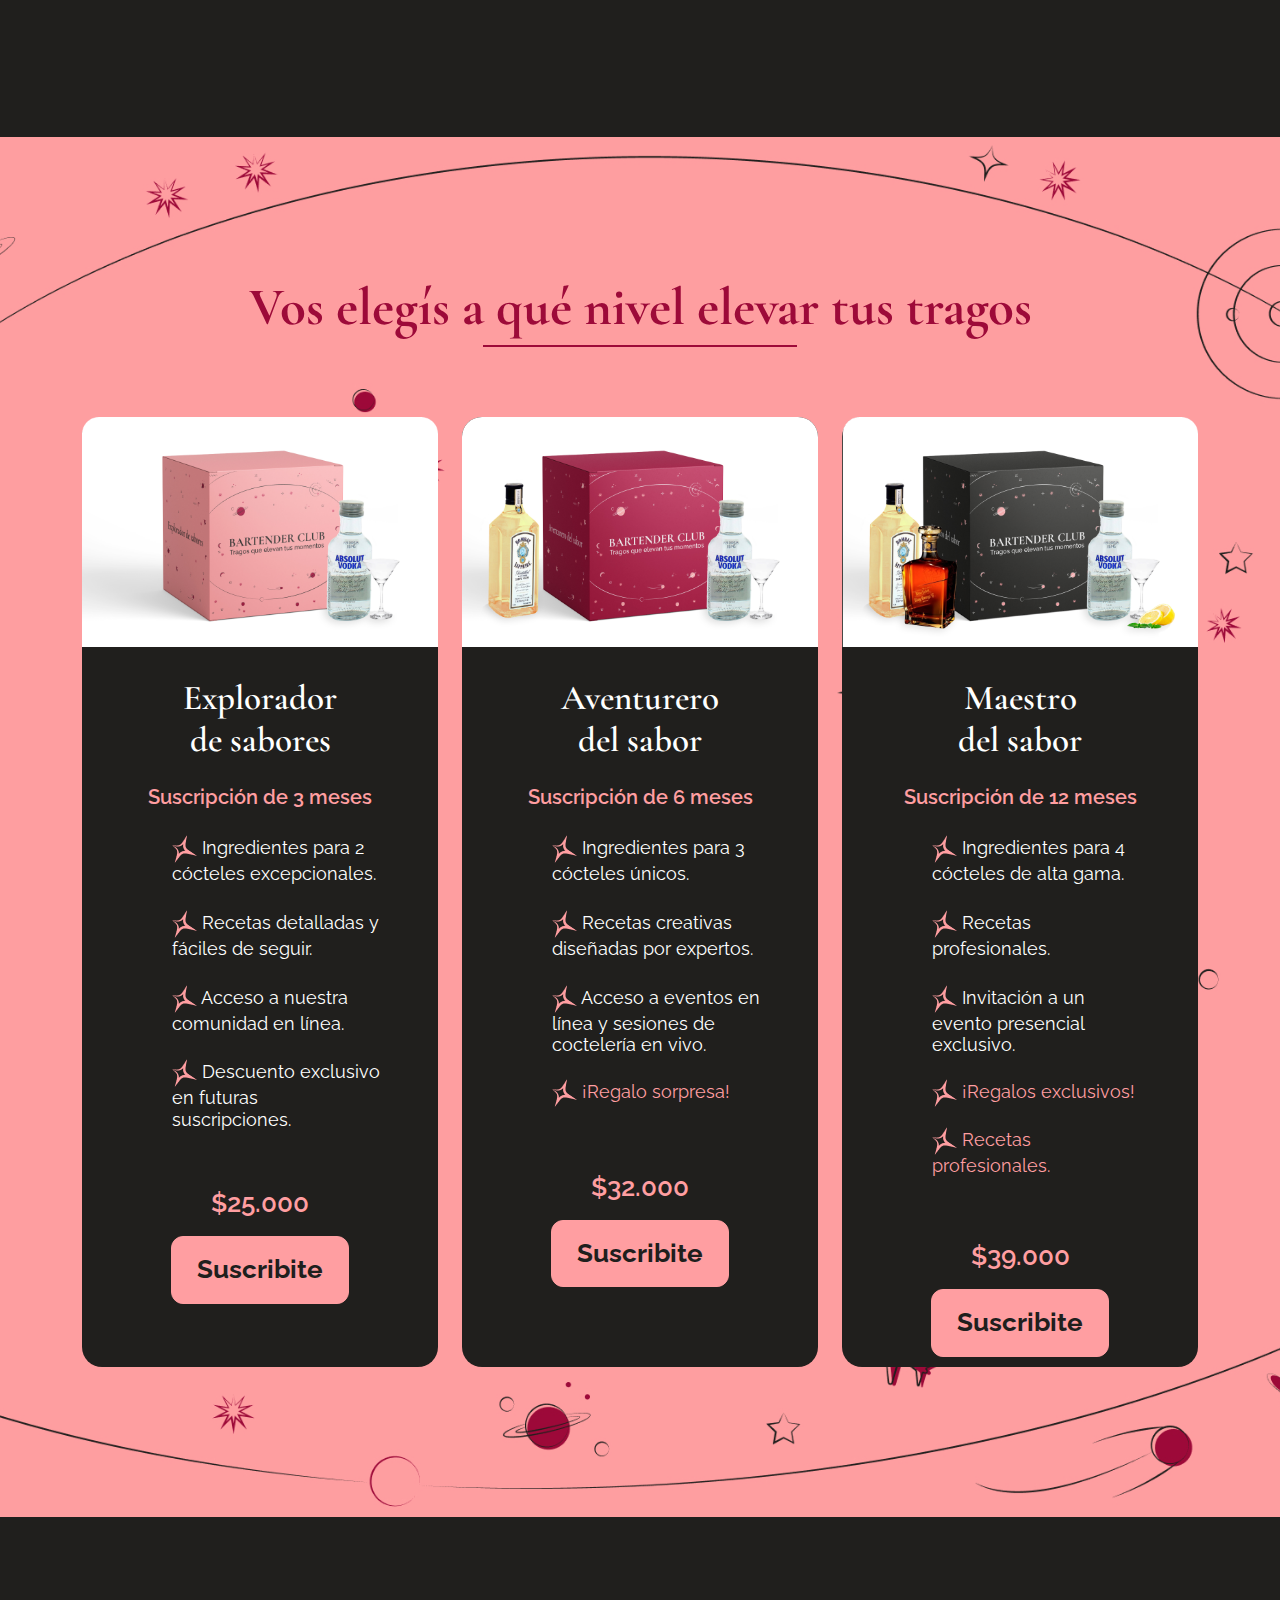
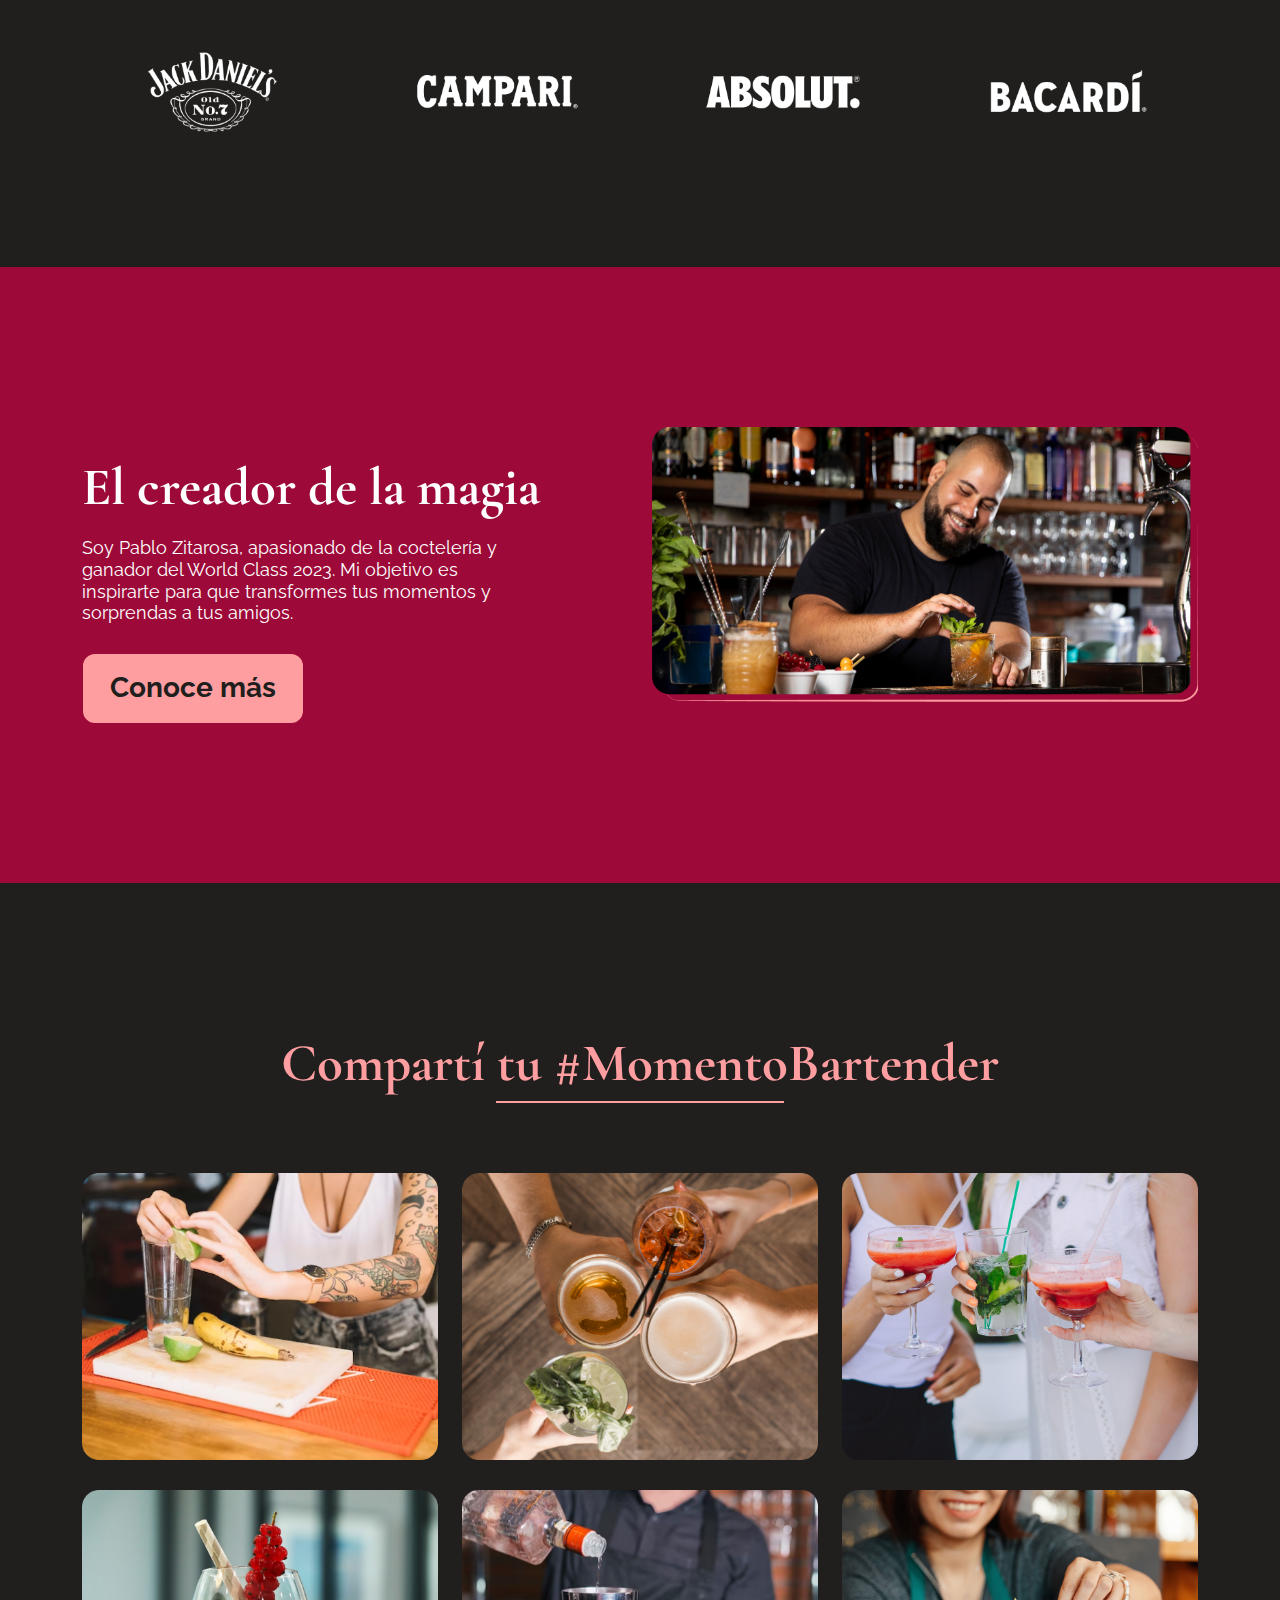
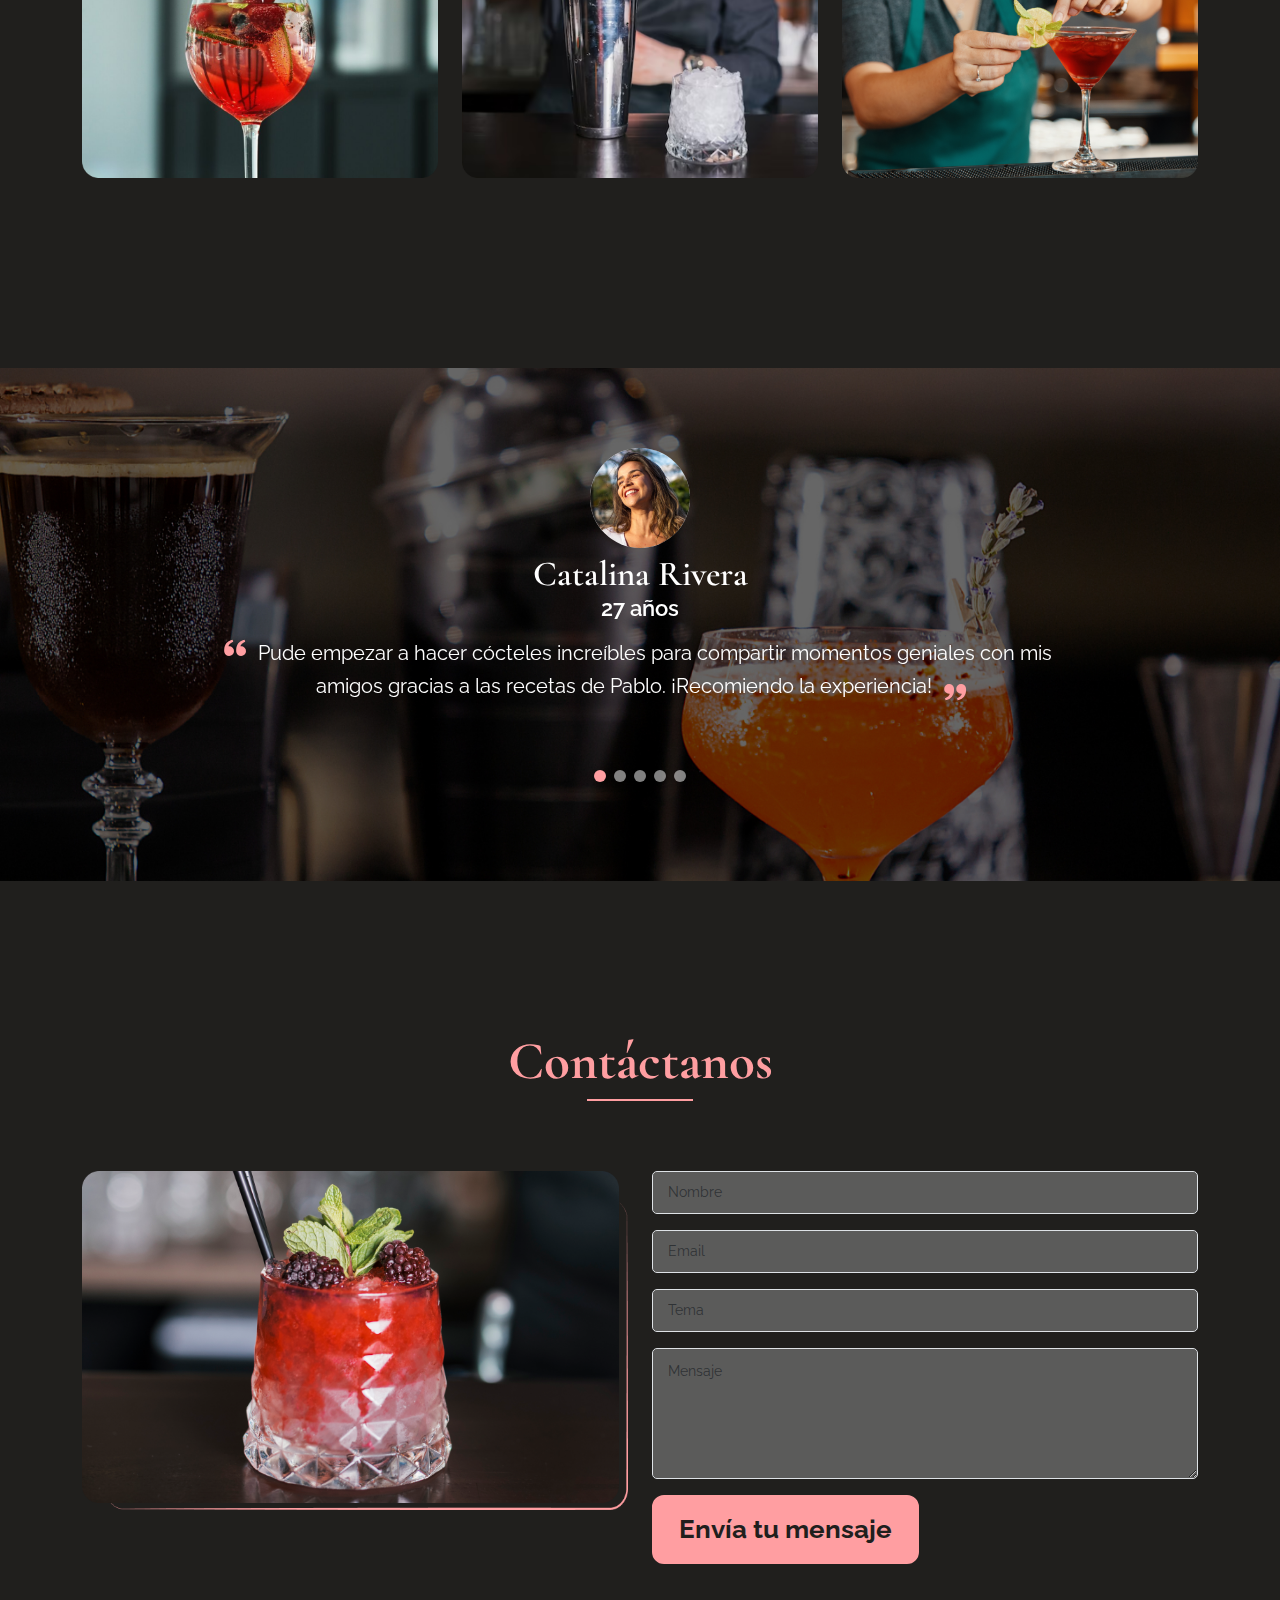
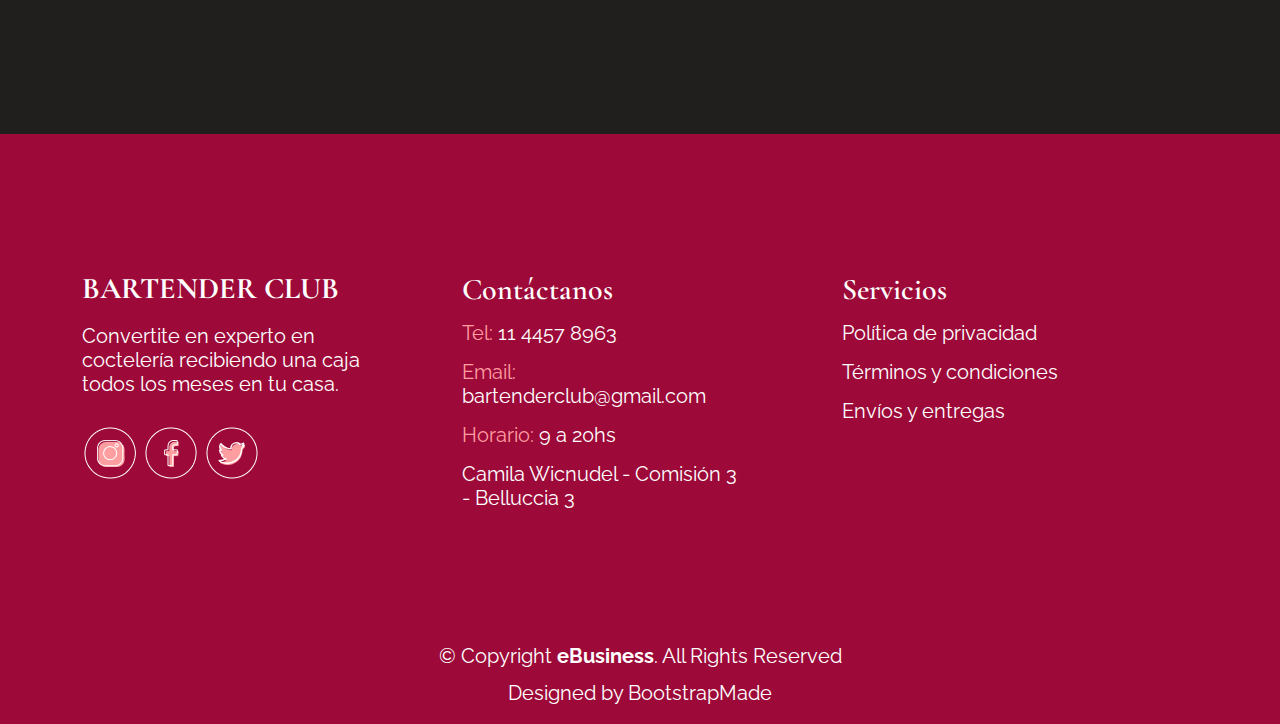
==== commit 1398b9b1: "Cambios de ortagrafía" ====
--- a/index.html
+++ b/index.html
@@ -17,7 +17,7 @@
   <link rel="preconnect" href="https://fonts.googleapis.com">
   <link rel="preconnect" href="https://fonts.gstatic.com" crossorigin>
   <link href="https://fonts.googleapis.com/css2?family=Cormorant+Garamond:wght@400;500;600;700&family=Raleway:wght@400;500;600;700&display=swap" rel="stylesheet">
-  
+
   <!-- Vendor CSS Files -->
   <link href="assets/vendor/animate.css/animate.min.css" rel="stylesheet">
   <link href="assets/vendor/bootstrap/css/bootstrap.min.css" rel="stylesheet">
@@ -215,7 +215,7 @@
                   </li>
 
                   <p>
-                    Tus cocteles excepcionales elevarán tus encuentros a un nivel superior, creando recuerdos inolvidables.
+                    Tus cócteles excepcionales elevarán tus encuentros a un nivel superior, creando recuerdos inolvidables.
                   </p> 
 
                   <li>
@@ -355,7 +355,7 @@
               <h5>Suscripción de 3 meses</h5>
               <ol>
                 <li>
-                  <img src="assets/img/minibullet.png" alt=""> Ingredientes para 2 cocteles excepcionales.
+                  <img src="assets/img/minibullet.png" alt=""> Ingredientes para 2 cócteles excepcionales.
                 </li>
                 <li> <img src="assets/img/minibullet.png" alt="">  Recetas detalladas y fáciles de seguir.
                   </li>
@@ -383,7 +383,7 @@
               <h3>Aventurero <br /> del sabor </h3>
               <h5>Suscripción de 6 meses</h5>
               <ol>
-                <li>  <img src="assets/img/minibullet.png" alt="">  Ingredientes para 3 cocteles únicos.
+                <li>  <img src="assets/img/minibullet.png" alt="">  Ingredientes para 3 cócteles únicos.
                 </li>
                 <li> <img src="assets/img/minibullet.png" alt="">  Recetas creativas diseñadas por expertos.
                   </li>
@@ -407,7 +407,7 @@
               <h5>Suscripción de 12 meses</h5>
               <ol>
             
-                <li>  <img src="assets/img/minibullet.png" alt="">  Ingredientes para 4 cocteles de alta gama.
+                <li>  <img src="assets/img/minibullet.png" alt="">  Ingredientes para 4 cócteles de alta gama.
                 </li>
                 <li> <img src="assets/img/minibullet.png" alt="">  Recetas profesionales.
                   </li>
@@ -819,7 +819,7 @@
               <h4>27 años</h4>
               <p>
                 <i class="bx bxs-quote-alt-left quote-icon-left"></i>
-                Pude empezar a hacer cocteles increíbles para compartir momentos geniales con  mis amigos gracias a las recetas de Pablo. ¡Recomiendo la experiencia! <i class="bx bxs-quote-alt-right quote-icon-right"></i>
+                Pude empezar a hacer cócteles increíbles para compartir momentos geniales con  mis amigos gracias a las recetas de Pablo. ¡Recomiendo la experiencia! <i class="bx bxs-quote-alt-right quote-icon-right"></i>
               </p>
             </div>
           </div><!-- End testimonial item -->
@@ -832,7 +832,7 @@
               <h4>23 años</h4>
               <p>
                 <i class="bx bxs-quote-alt-left quote-icon-left"></i>
-                ¡Increíble experiencia! Los cocteles de Bartender Club transformaron nuestro encuentro en una fiesta inolvidable. ¡Altamente recomendado! <i class="bx bxs-quote-alt-right quote-icon-right"></i>
+                ¡Increíble experiencia! Los cócteles de Bartender Club transformaron nuestro encuentro en una fiesta inolvidable. ¡Altamente recomendado! <i class="bx bxs-quote-alt-right quote-icon-right"></i>
               </p>
             </div>
           </div><!-- End testimonial item -->
@@ -845,7 +845,7 @@
               <h4>25 años</h4>
               <p>
                 <i class="bx bxs-quote-alt-left quote-icon-left"></i>
-                Una experiencia espectacular. Cada caja es una sorpresa de sabores y creatividad. Gracias a Bartender Club, ahora soy el rey de los cocteles en mis reuniones. ¡No puedo esperar para la próxima entrega! <i class="bx bxs-quote-alt-right quote-icon-right"></i>
+                Una experiencia espectacular. Cada caja es una sorpresa de sabores y creatividad. Gracias a Bartender Club, ahora soy el rey de los cócteles en mis reuniones. ¡No puedo esperar para la próxima entrega! <i class="bx bxs-quote-alt-right quote-icon-right"></i>
           
              
               </p>
--- a/assets/css/style.css
+++ b/assets/css/style.css
@@ -642,15 +642,7 @@
   background-repeat: no-repeat;
 }
 
-/* Mobile view: change background image for smaller screens */
-@media (max-width: 768px) {
-  #hero .carousel-item {
-    background: url("../img/hero-carousel/heromobile.jpg") no-repeat;
-    background-repeat: no-repeat;
-    background-size: cover; /* Ajusta la imagen para cubrir todo el contenedor */
-    background-position: top center;
-  }
-}
+
 
 
 #hero .carousel-container {
@@ -820,7 +812,7 @@
 }
 
 /* Default background image for desktop */
-#hero2 .carousel-item {
+#hero2 .carousel-item2 {
   background: url("../img/hero-carousel/herodetalle.jpg") no-repeat;
   background-size: cover;
 
@@ -828,7 +820,7 @@
 
 /* Mobile view: change background image for smaller screens */
 @media (max-width: 768px) {
-  #hero2 .carousel-item {
+  #hero2 .carousel-item2 {
     background: url("../img/hero-carousel/detallemobile.jpg") no-repeat;
       background-repeat: no-repeat;
   background-size: cover;
@@ -841,7 +833,7 @@
 
 #hero2 .carousel,
 #hero2 .carousel-inner,
-#hero2 .carousel-item,
+#hero2 .carousel-item2,
 #hero2 .carousel-item::before {
   position: absolute;
   top: 0;
@@ -850,21 +842,12 @@
   bottom: 0;
 }
 
-#hero2 .carousel-item {
+#hero2 .carousel-item2 {
   background-size: cover;
   background-position: center;
   background-repeat: no-repeat;
 }
 
-/* Mobile view: change background image for smaller screens */
-@media (max-width: 768px) {
-  #hero .carousel-item {
-    background: url("../img/hero-carousel/detallemobile.jpg") no-repeat;
-    background-repeat: no-repeat;
-    background-size: cover; /* Ajusta la imagen para cubrir todo el contenedor */
-    background-position: top center;
-  }
-}
 
 
 #hero2 .carousel-container {
